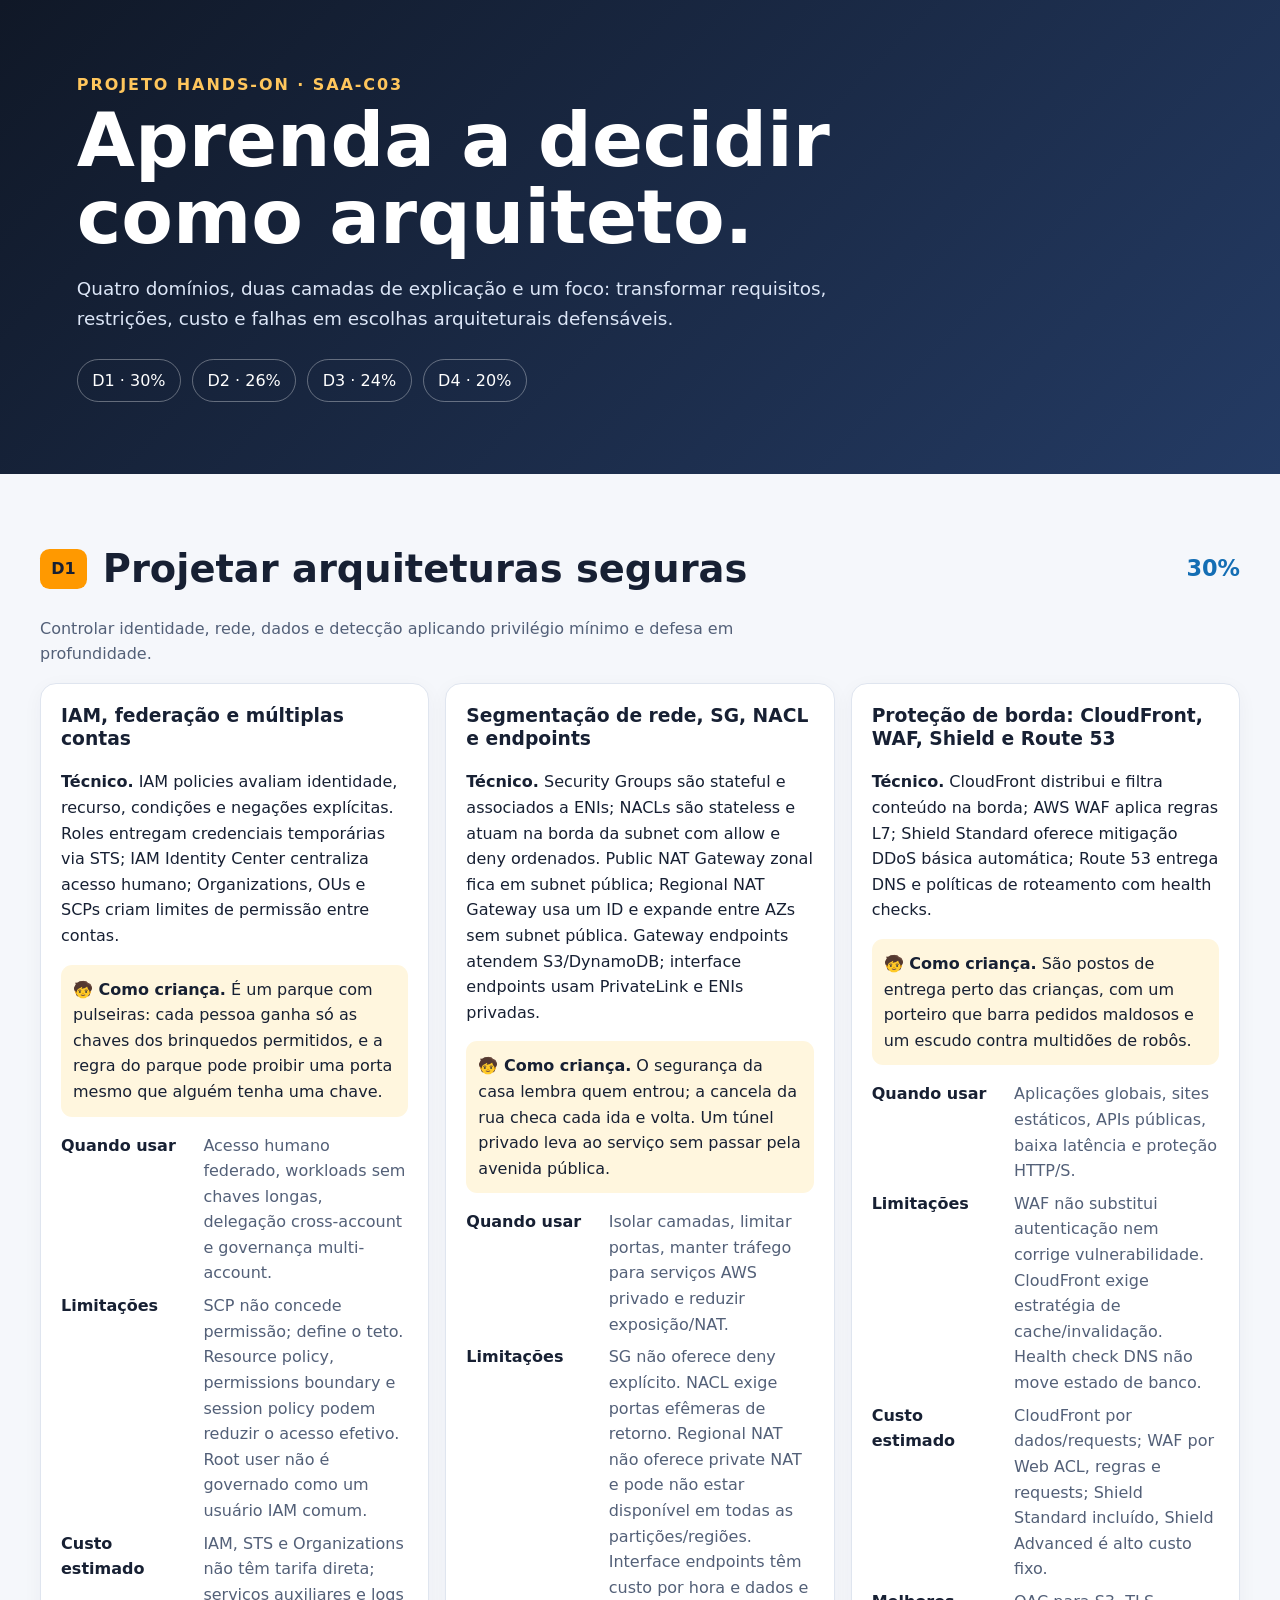
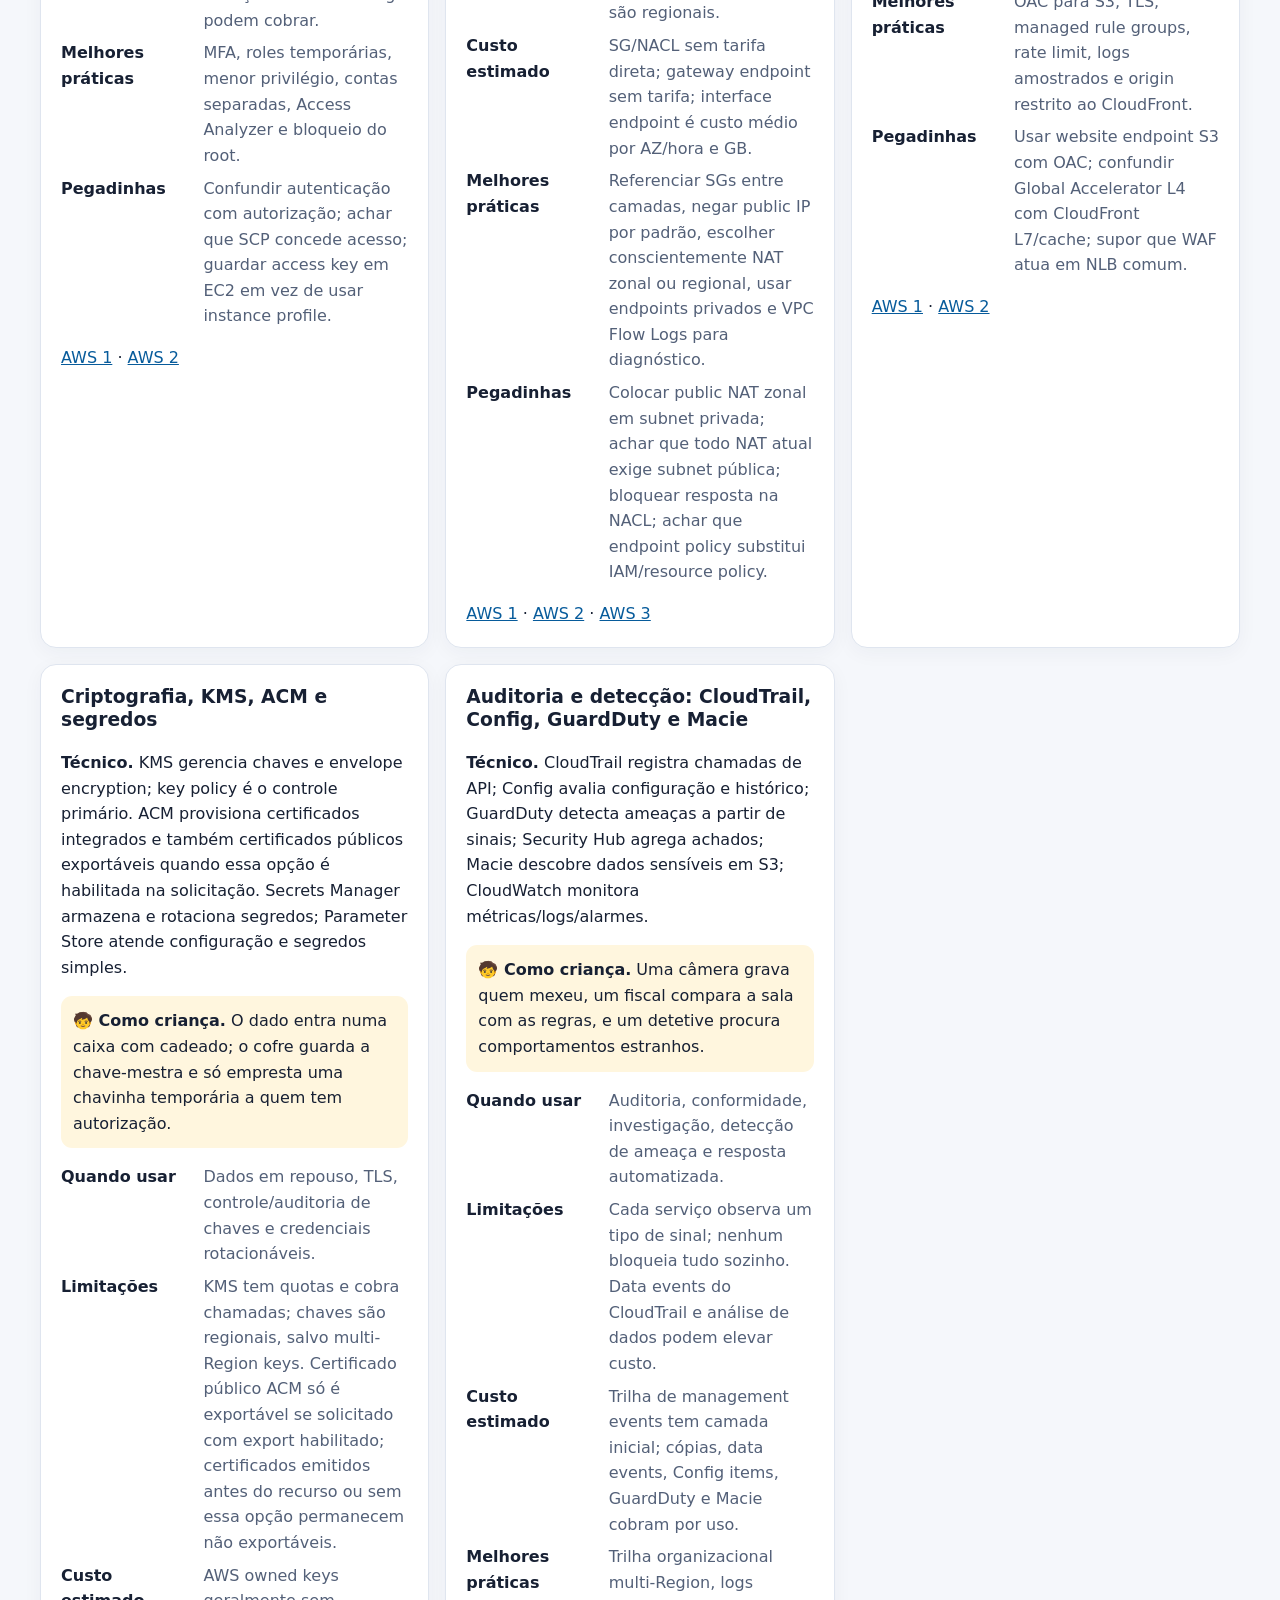
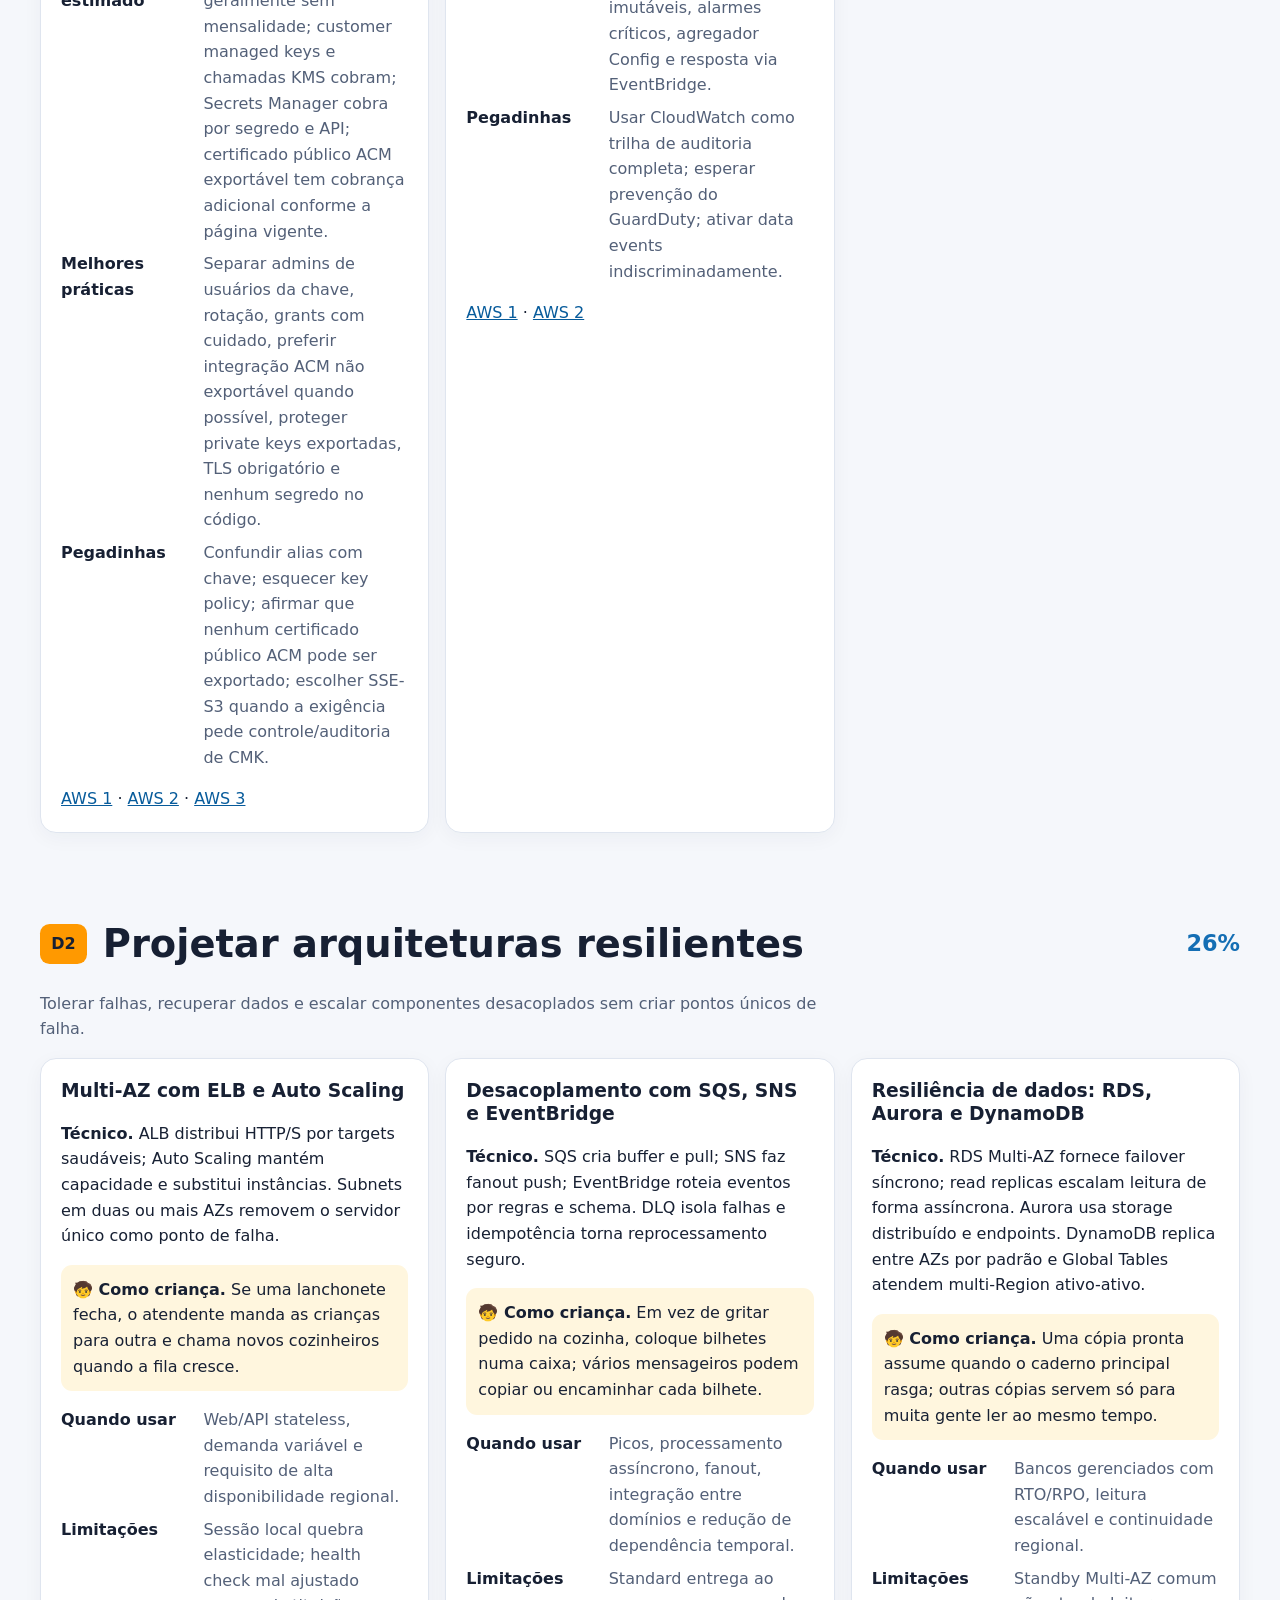
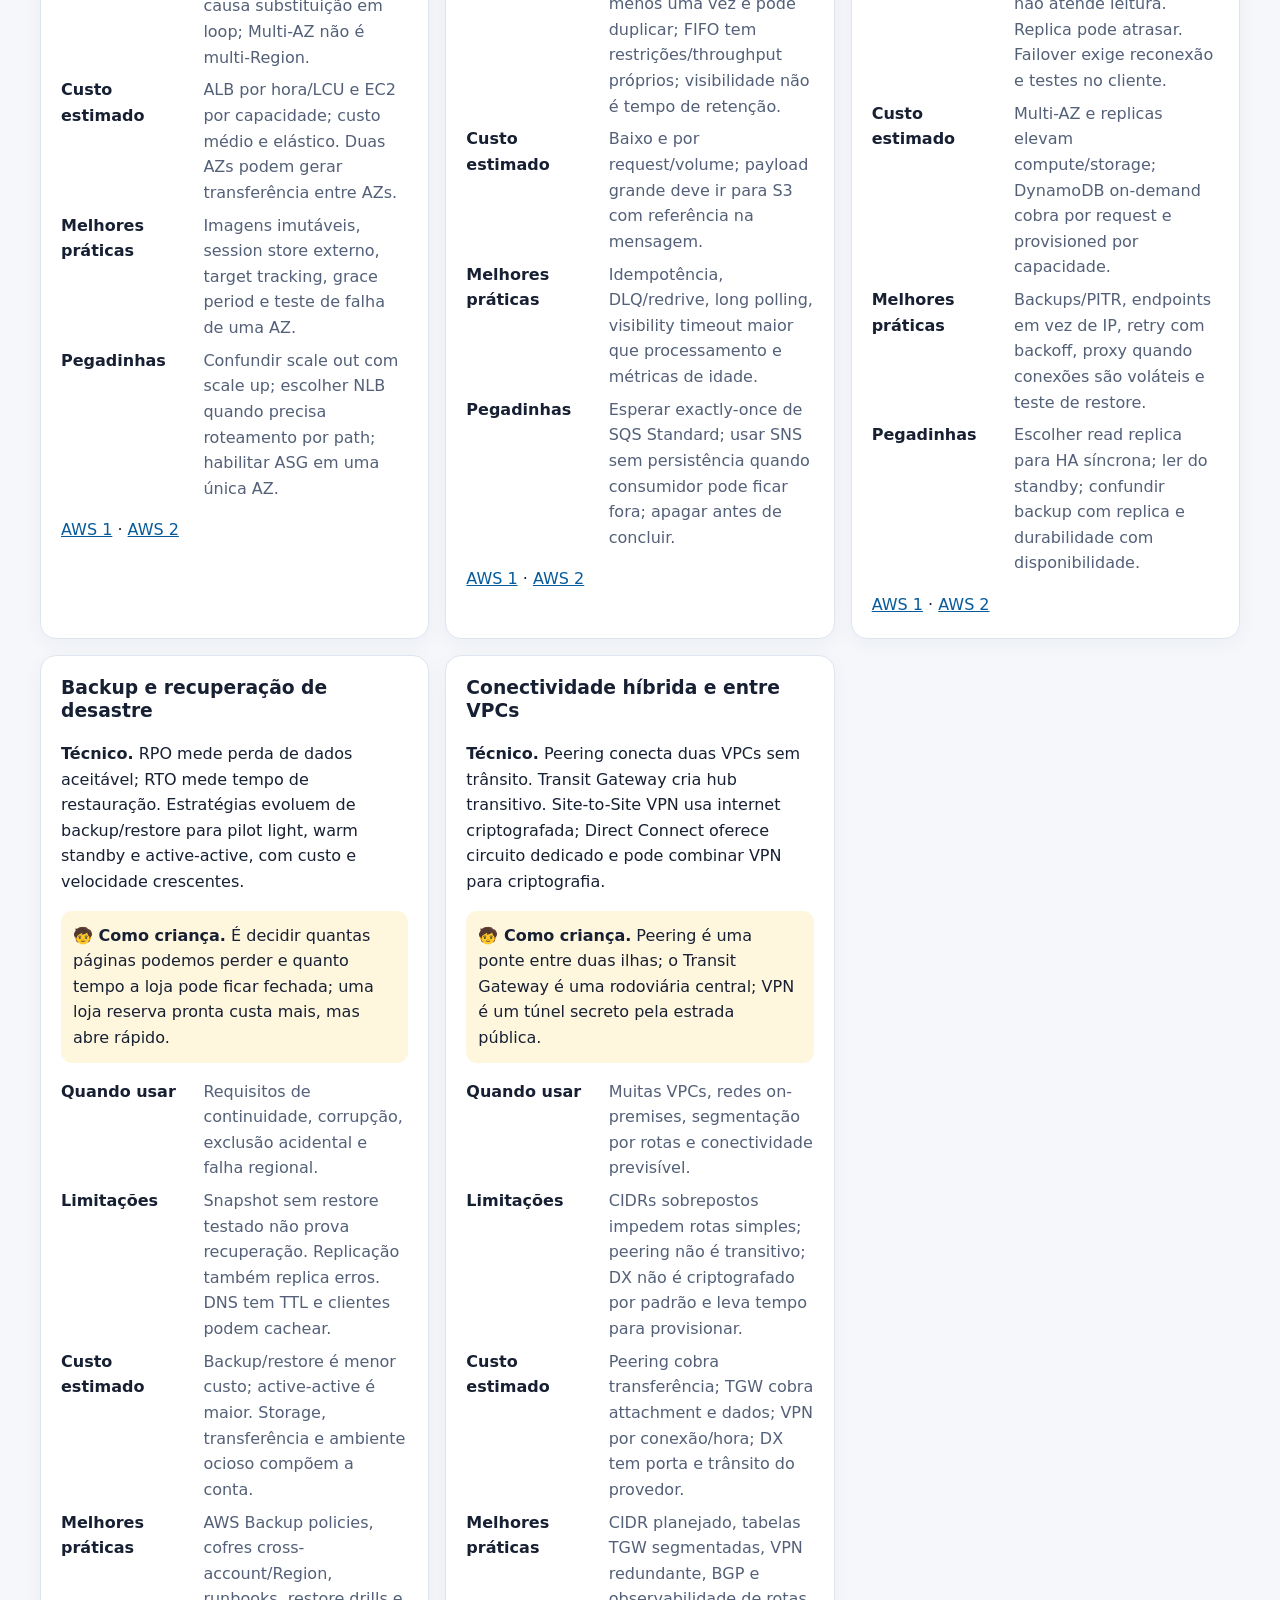
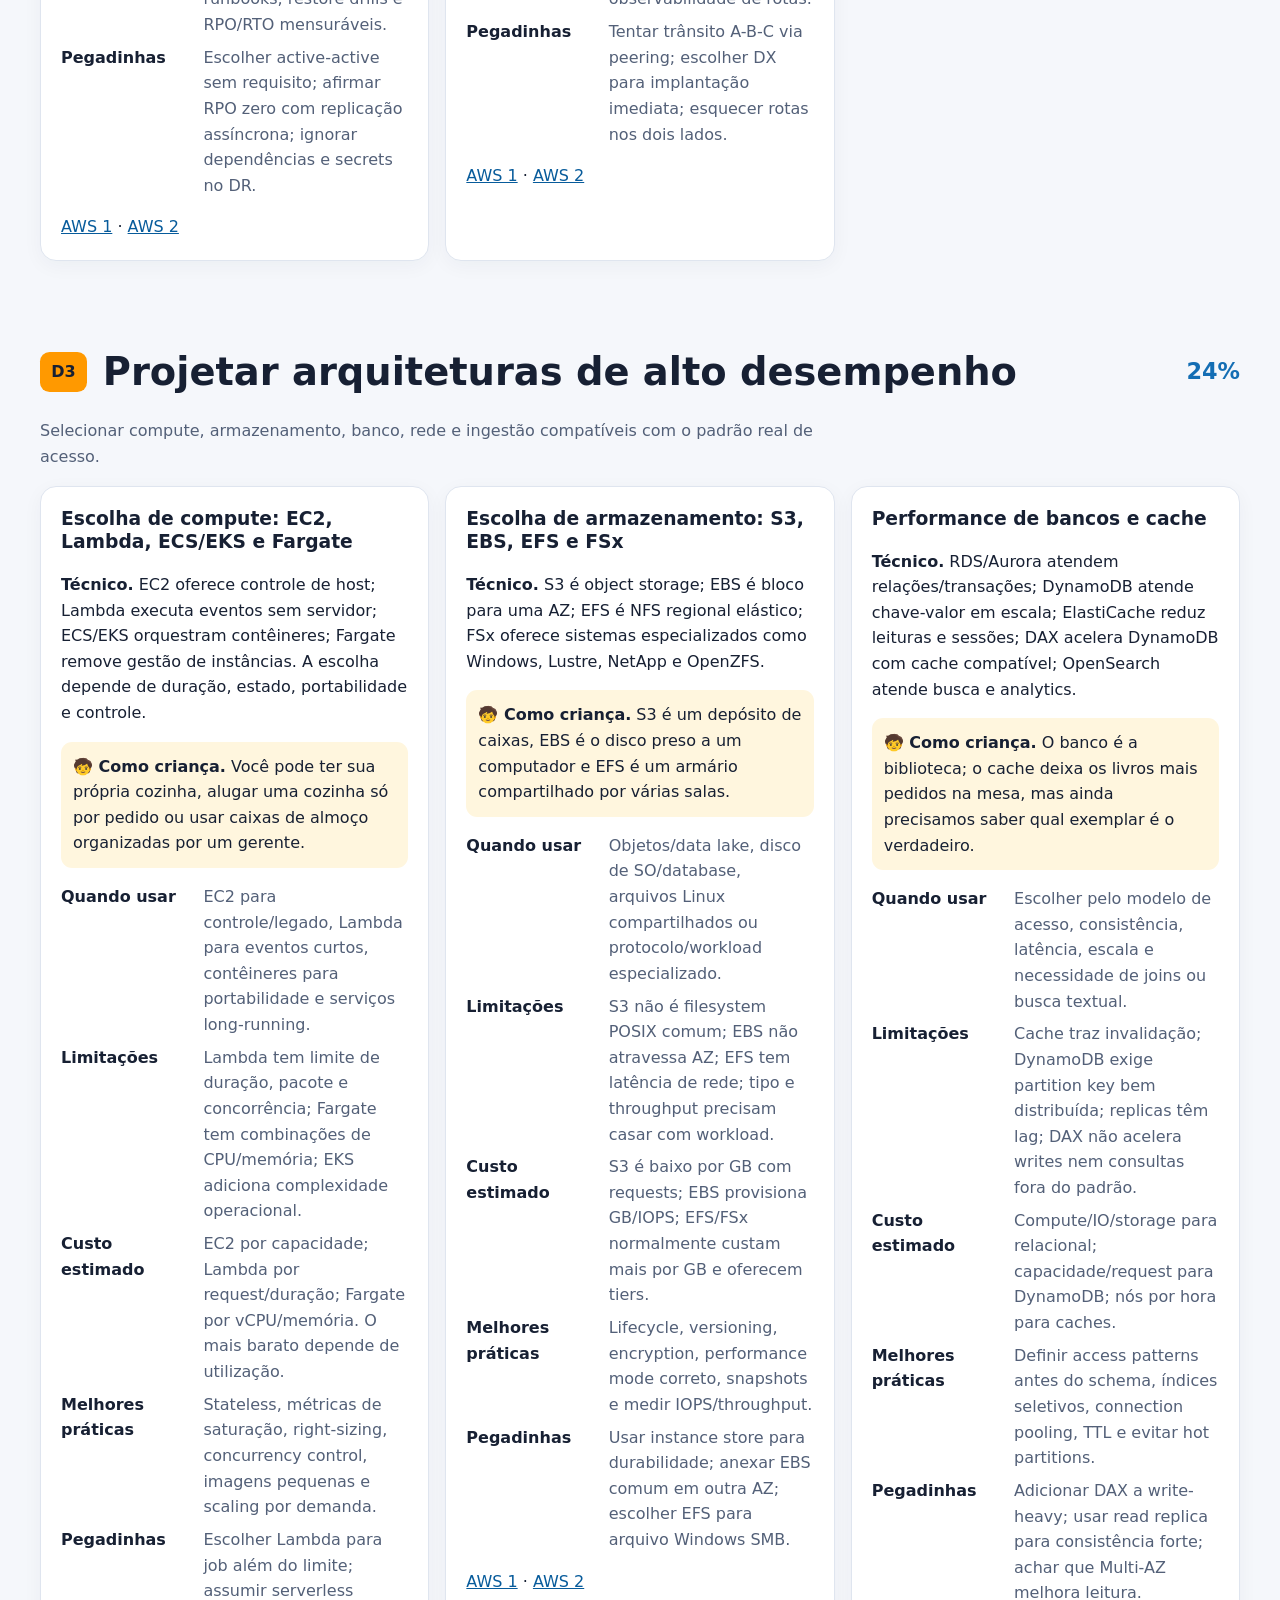
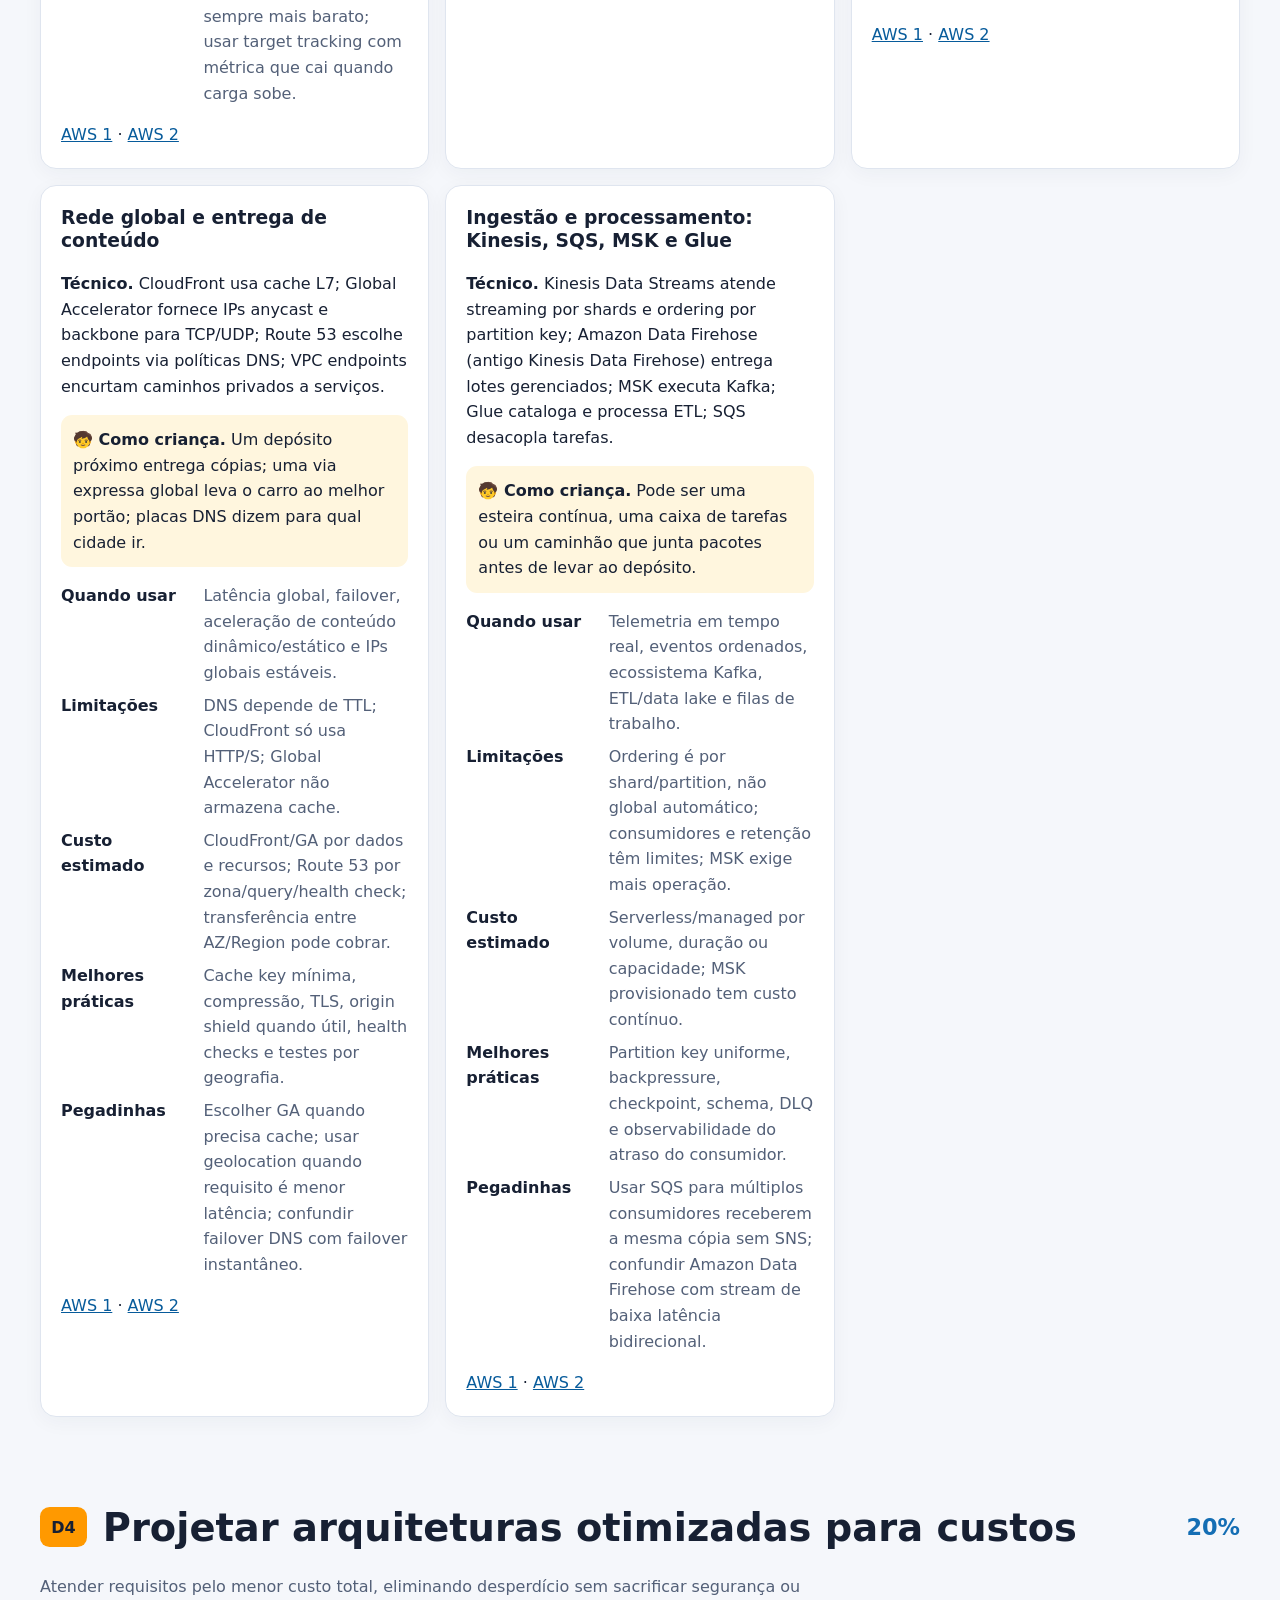
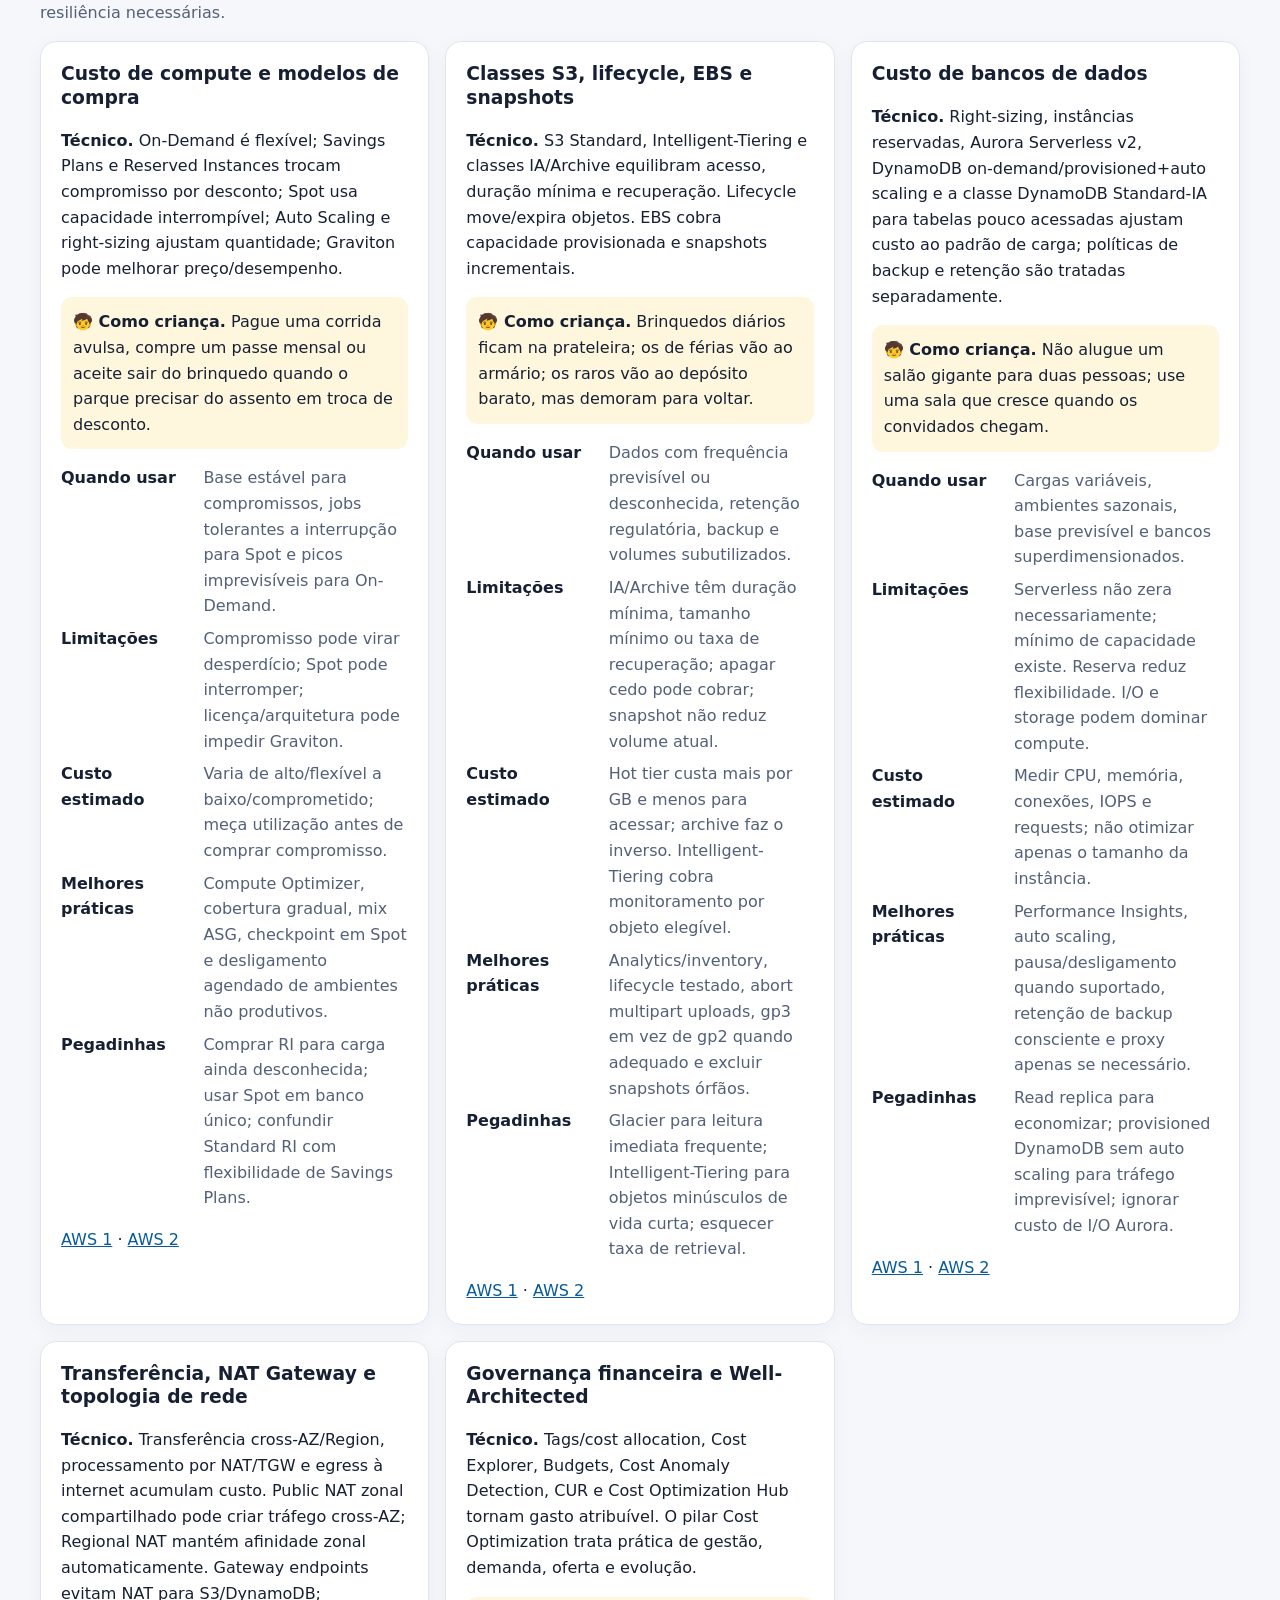
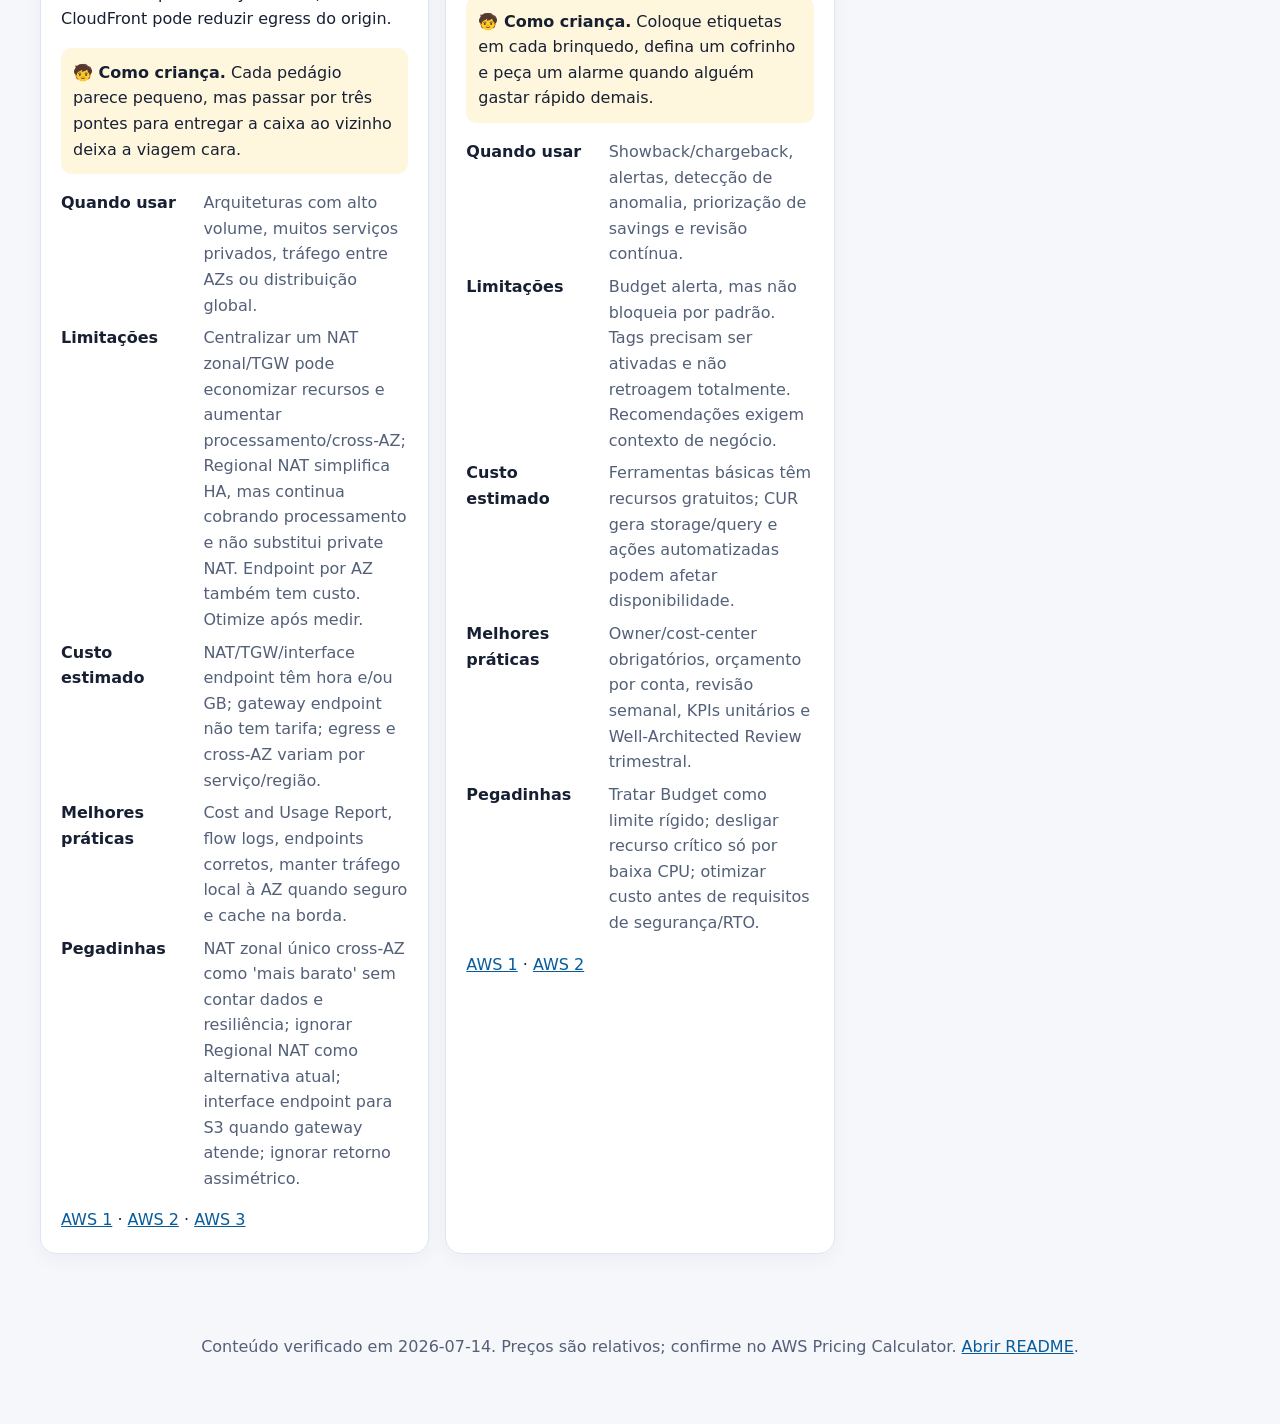
==== docs/index.html @ 80f8895d "Cria projeto intensivo AWS SAA-C03" ====
<!doctype html>
<html lang="pt-BR"><head><meta charset="utf-8"><meta name="viewport" content="width=device-width,initial-scale=1">
<title>Guia intensivo AWS SAA-C03</title>
<style>
:root{--ink:#172033;--muted:#536078;--bg:#f5f7fb;--card:#fff;--aws:#ff9900;--blue:#146eb4;--line:#dfe5ef;--kid:#fff6de}
*{box-sizing:border-box}html{scroll-behavior:smooth}body{margin:0;background:var(--bg);color:var(--ink);font:16px/1.6 system-ui,-apple-system,Segoe UI,sans-serif}
.hero{padding:4.5rem max(6vw,1rem);background:linear-gradient(135deg,#101827,#243b64);color:white}.eyebrow{color:#ffc65c;text-transform:uppercase;letter-spacing:.12em;font-weight:800}
h1{font-size:clamp(2.2rem,6vw,4.7rem);line-height:1.02;max-width:900px;margin:.3rem 0 1rem}.hero p{max-width:760px;color:#dce6f7;font-size:1.15rem}
nav{display:flex;gap:.7rem;flex-wrap:wrap;margin-top:1.6rem}nav a{color:white;text-decoration:none;border:1px solid #ffffff55;border-radius:999px;padding:.5rem .9rem}nav a:hover{background:#ffffff18}
main{width:min(1200px,94vw);margin:auto}section{padding:4rem 0 1rem;scroll-margin-top:1rem}section>header{display:grid;grid-template-columns:auto 1fr auto;align-items:center;gap:1rem}
section>header span{background:var(--aws);font-weight:900;border-radius:.6rem;padding:.45rem .7rem}h2{font-size:clamp(1.6rem,3vw,2.6rem);margin:0}section>header strong{font-size:1.4rem;color:var(--blue)}.objective{color:var(--muted);max-width:800px}
.grid{display:grid;grid-template-columns:repeat(auto-fit,minmax(310px,1fr));gap:1rem}.card{background:var(--card);border:1px solid var(--line);border-radius:1rem;padding:1.25rem;box-shadow:0 5px 20px #20304a0b}h3{margin-top:0;line-height:1.25}.kid{background:var(--kid);padding:.75rem;border-radius:.7rem}
dl{display:grid;grid-template-columns:8.2rem 1fr;gap:.45rem .7rem;margin-bottom:.8rem}dt{font-weight:800}dd{margin:0;color:var(--muted)}a{color:#075b9b}.links{margin-bottom:0}footer{padding:4rem max(3vw,1rem);text-align:center;color:var(--muted)}
@media(max-width:560px){dl{grid-template-columns:1fr}section>header{grid-template-columns:auto 1fr}section>header strong{grid-column:2}}
</style></head><body>
<header class="hero"><div class="eyebrow">Projeto hands-on · SAA-C03</div><h1>Aprenda a decidir como arquiteto.</h1>
<p>Quatro domínios, duas camadas de explicação e um foco: transformar requisitos, restrições, custo e falhas em escolhas arquiteturais defensáveis.</p><nav><a href="#d1">D1 · 30%</a><a href="#d2">D2 · 26%</a><a href="#d3">D3 · 24%</a><a href="#d4">D4 · 20%</a></nav></header>
<main><section id="d1">
<header><span>D1</span><h2>Projetar arquiteturas seguras</h2><strong>30%</strong></header>
<p class="objective">Controlar identidade, rede, dados e detecção aplicando privilégio mínimo e defesa em profundidade.</p>
<div class="grid"><article class="card">
<h3>IAM, federação e múltiplas contas</h3>
<p><b>Técnico.</b> IAM policies avaliam identidade, recurso, condições e negações explícitas. Roles entregam credenciais temporárias via STS; IAM Identity Center centraliza acesso humano; Organizations, OUs e SCPs criam limites de permissão entre contas.</p>
<p class="kid"><b>🧒 Como criança.</b> É um parque com pulseiras: cada pessoa ganha só as chaves dos brinquedos permitidos, e a regra do parque pode proibir uma porta mesmo que alguém tenha uma chave.</p>
<dl>
<dt>Quando usar</dt><dd>Acesso humano federado, workloads sem chaves longas, delegação cross-account e governança multi-account.</dd>
<dt>Limitações</dt><dd>SCP não concede permissão; define o teto. Resource policy, permissions boundary e session policy podem reduzir o acesso efetivo. Root user não é governado como um usuário IAM comum.</dd>
<dt>Custo estimado</dt><dd>IAM, STS e Organizations não têm tarifa direta; serviços auxiliares e logs podem cobrar.</dd>
<dt>Melhores práticas</dt><dd>MFA, roles temporárias, menor privilégio, contas separadas, Access Analyzer e bloqueio do root.</dd>
<dt>Pegadinhas</dt><dd>Confundir autenticação com autorização; achar que SCP concede acesso; guardar access key em EC2 em vez de usar instance profile.</dd>
</dl><p class="links"><a href="https://docs.aws.amazon.com/IAM/latest/UserGuide/introduction.html" target="_blank" rel="noreferrer">AWS 1</a> · <a href="https://docs.aws.amazon.com/organizations/latest/userguide/orgs_manage_policies_scps.html" target="_blank" rel="noreferrer">AWS 2</a></p></article><article class="card">
<h3>Segmentação de rede, SG, NACL e endpoints</h3>
<p><b>Técnico.</b> Security Groups são stateful e associados a ENIs; NACLs são stateless e atuam na borda da subnet com allow e deny ordenados. Public NAT Gateway zonal fica em subnet pública; Regional NAT Gateway usa um ID e expande entre AZs sem subnet pública. Gateway endpoints atendem S3/DynamoDB; interface endpoints usam PrivateLink e ENIs privadas.</p>
<p class="kid"><b>🧒 Como criança.</b> O segurança da casa lembra quem entrou; a cancela da rua checa cada ida e volta. Um túnel privado leva ao serviço sem passar pela avenida pública.</p>
<dl>
<dt>Quando usar</dt><dd>Isolar camadas, limitar portas, manter tráfego para serviços AWS privado e reduzir exposição/NAT.</dd>
<dt>Limitações</dt><dd>SG não oferece deny explícito. NACL exige portas efêmeras de retorno. Regional NAT não oferece private NAT e pode não estar disponível em todas as partições/regiões. Interface endpoints têm custo por hora e dados e são regionais.</dd>
<dt>Custo estimado</dt><dd>SG/NACL sem tarifa direta; gateway endpoint sem tarifa; interface endpoint é custo médio por AZ/hora e GB.</dd>
<dt>Melhores práticas</dt><dd>Referenciar SGs entre camadas, negar public IP por padrão, escolher conscientemente NAT zonal ou regional, usar endpoints privados e VPC Flow Logs para diagnóstico.</dd>
<dt>Pegadinhas</dt><dd>Colocar public NAT zonal em subnet privada; achar que todo NAT atual exige subnet pública; bloquear resposta na NACL; achar que endpoint policy substitui IAM/resource policy.</dd>
</dl><p class="links"><a href="https://docs.aws.amazon.com/vpc/latest/userguide/vpc-security-groups.html" target="_blank" rel="noreferrer">AWS 1</a> · <a href="https://docs.aws.amazon.com/vpc/latest/privatelink/privatelink-access-aws-services.html" target="_blank" rel="noreferrer">AWS 2</a> · <a href="https://docs.aws.amazon.com/vpc/latest/userguide/nat-gateways-regional.html" target="_blank" rel="noreferrer">AWS 3</a></p></article><article class="card">
<h3>Proteção de borda: CloudFront, WAF, Shield e Route 53</h3>
<p><b>Técnico.</b> CloudFront distribui e filtra conteúdo na borda; AWS WAF aplica regras L7; Shield Standard oferece mitigação DDoS básica automática; Route 53 entrega DNS e políticas de roteamento com health checks.</p>
<p class="kid"><b>🧒 Como criança.</b> São postos de entrega perto das crianças, com um porteiro que barra pedidos maldosos e um escudo contra multidões de robôs.</p>
<dl>
<dt>Quando usar</dt><dd>Aplicações globais, sites estáticos, APIs públicas, baixa latência e proteção HTTP/S.</dd>
<dt>Limitações</dt><dd>WAF não substitui autenticação nem corrige vulnerabilidade. CloudFront exige estratégia de cache/invalidação. Health check DNS não move estado de banco.</dd>
<dt>Custo estimado</dt><dd>CloudFront por dados/requests; WAF por Web ACL, regras e requests; Shield Standard incluído, Shield Advanced é alto custo fixo.</dd>
<dt>Melhores práticas</dt><dd>OAC para S3, TLS, managed rule groups, rate limit, logs amostrados e origin restrito ao CloudFront.</dd>
<dt>Pegadinhas</dt><dd>Usar website endpoint S3 com OAC; confundir Global Accelerator L4 com CloudFront L7/cache; supor que WAF atua em NLB comum.</dd>
</dl><p class="links"><a href="https://docs.aws.amazon.com/AmazonCloudFront/latest/DeveloperGuide/Introduction.html" target="_blank" rel="noreferrer">AWS 1</a> · <a href="https://docs.aws.amazon.com/waf/latest/developerguide/what-is-aws-waf.html" target="_blank" rel="noreferrer">AWS 2</a></p></article><article class="card">
<h3>Criptografia, KMS, ACM e segredos</h3>
<p><b>Técnico.</b> KMS gerencia chaves e envelope encryption; key policy é o controle primário. ACM provisiona certificados integrados e também certificados públicos exportáveis quando essa opção é habilitada na solicitação. Secrets Manager armazena e rotaciona segredos; Parameter Store atende configuração e segredos simples.</p>
<p class="kid"><b>🧒 Como criança.</b> O dado entra numa caixa com cadeado; o cofre guarda a chave-mestra e só empresta uma chavinha temporária a quem tem autorização.</p>
<dl>
<dt>Quando usar</dt><dd>Dados em repouso, TLS, controle/auditoria de chaves e credenciais rotacionáveis.</dd>
<dt>Limitações</dt><dd>KMS tem quotas e cobra chamadas; chaves são regionais, salvo multi-Region keys. Certificado público ACM só é exportável se solicitado com export habilitado; certificados emitidos antes do recurso ou sem essa opção permanecem não exportáveis.</dd>
<dt>Custo estimado</dt><dd>AWS owned keys geralmente sem mensalidade; customer managed keys e chamadas KMS cobram; Secrets Manager cobra por segredo e API; certificado público ACM exportável tem cobrança adicional conforme a página vigente.</dd>
<dt>Melhores práticas</dt><dd>Separar admins de usuários da chave, rotação, grants com cuidado, preferir integração ACM não exportável quando possível, proteger private keys exportadas, TLS obrigatório e nenhum segredo no código.</dd>
<dt>Pegadinhas</dt><dd>Confundir alias com chave; esquecer key policy; afirmar que nenhum certificado público ACM pode ser exportado; escolher SSE-S3 quando a exigência pede controle/auditoria de CMK.</dd>
</dl><p class="links"><a href="https://docs.aws.amazon.com/kms/latest/developerguide/overview.html" target="_blank" rel="noreferrer">AWS 1</a> · <a href="https://docs.aws.amazon.com/acm/latest/userguide/acm-exportable-certificates.html" target="_blank" rel="noreferrer">AWS 2</a> · <a href="https://docs.aws.amazon.com/secretsmanager/latest/userguide/intro.html" target="_blank" rel="noreferrer">AWS 3</a></p></article><article class="card">
<h3>Auditoria e detecção: CloudTrail, Config, GuardDuty e Macie</h3>
<p><b>Técnico.</b> CloudTrail registra chamadas de API; Config avalia configuração e histórico; GuardDuty detecta ameaças a partir de sinais; Security Hub agrega achados; Macie descobre dados sensíveis em S3; CloudWatch monitora métricas/logs/alarmes.</p>
<p class="kid"><b>🧒 Como criança.</b> Uma câmera grava quem mexeu, um fiscal compara a sala com as regras, e um detetive procura comportamentos estranhos.</p>
<dl>
<dt>Quando usar</dt><dd>Auditoria, conformidade, investigação, detecção de ameaça e resposta automatizada.</dd>
<dt>Limitações</dt><dd>Cada serviço observa um tipo de sinal; nenhum bloqueia tudo sozinho. Data events do CloudTrail e análise de dados podem elevar custo.</dd>
<dt>Custo estimado</dt><dd>Trilha de management events tem camada inicial; cópias, data events, Config items, GuardDuty e Macie cobram por uso.</dd>
<dt>Melhores práticas</dt><dd>Trilha organizacional multi-Region, logs imutáveis, alarmes críticos, agregador Config e resposta via EventBridge.</dd>
<dt>Pegadinhas</dt><dd>Usar CloudWatch como trilha de auditoria completa; esperar prevenção do GuardDuty; ativar data events indiscriminadamente.</dd>
</dl><p class="links"><a href="https://docs.aws.amazon.com/awscloudtrail/latest/userguide/cloudtrail-user-guide.html" target="_blank" rel="noreferrer">AWS 1</a> · <a href="https://docs.aws.amazon.com/guardduty/latest/ug/what-is-guardduty.html" target="_blank" rel="noreferrer">AWS 2</a></p></article></div></section><section id="d2">
<header><span>D2</span><h2>Projetar arquiteturas resilientes</h2><strong>26%</strong></header>
<p class="objective">Tolerar falhas, recuperar dados e escalar componentes desacoplados sem criar pontos únicos de falha.</p>
<div class="grid"><article class="card">
<h3>Multi-AZ com ELB e Auto Scaling</h3>
<p><b>Técnico.</b> ALB distribui HTTP/S por targets saudáveis; Auto Scaling mantém capacidade e substitui instâncias. Subnets em duas ou mais AZs removem o servidor único como ponto de falha.</p>
<p class="kid"><b>🧒 Como criança.</b> Se uma lanchonete fecha, o atendente manda as crianças para outra e chama novos cozinheiros quando a fila cresce.</p>
<dl>
<dt>Quando usar</dt><dd>Web/API stateless, demanda variável e requisito de alta disponibilidade regional.</dd>
<dt>Limitações</dt><dd>Sessão local quebra elasticidade; health check mal ajustado causa substituição em loop; Multi-AZ não é multi-Region.</dd>
<dt>Custo estimado</dt><dd>ALB por hora/LCU e EC2 por capacidade; custo médio e elástico. Duas AZs podem gerar transferência entre AZs.</dd>
<dt>Melhores práticas</dt><dd>Imagens imutáveis, session store externo, target tracking, grace period e teste de falha de uma AZ.</dd>
<dt>Pegadinhas</dt><dd>Confundir scale out com scale up; escolher NLB quando precisa roteamento por path; habilitar ASG em uma única AZ.</dd>
</dl><p class="links"><a href="https://docs.aws.amazon.com/elasticloadbalancing/latest/application/introduction.html" target="_blank" rel="noreferrer">AWS 1</a> · <a href="https://docs.aws.amazon.com/autoscaling/ec2/userguide/auto-scaling-benefits.html" target="_blank" rel="noreferrer">AWS 2</a></p></article><article class="card">
<h3>Desacoplamento com SQS, SNS e EventBridge</h3>
<p><b>Técnico.</b> SQS cria buffer e pull; SNS faz fanout push; EventBridge roteia eventos por regras e schema. DLQ isola falhas e idempotência torna reprocessamento seguro.</p>
<p class="kid"><b>🧒 Como criança.</b> Em vez de gritar pedido na cozinha, coloque bilhetes numa caixa; vários mensageiros podem copiar ou encaminhar cada bilhete.</p>
<dl>
<dt>Quando usar</dt><dd>Picos, processamento assíncrono, fanout, integração entre domínios e redução de dependência temporal.</dd>
<dt>Limitações</dt><dd>Standard entrega ao menos uma vez e pode duplicar; FIFO tem restrições/throughput próprios; visibilidade não é tempo de retenção.</dd>
<dt>Custo estimado</dt><dd>Baixo e por request/volume; payload grande deve ir para S3 com referência na mensagem.</dd>
<dt>Melhores práticas</dt><dd>Idempotência, DLQ/redrive, long polling, visibility timeout maior que processamento e métricas de idade.</dd>
<dt>Pegadinhas</dt><dd>Esperar exactly-once de SQS Standard; usar SNS sem persistência quando consumidor pode ficar fora; apagar antes de concluir.</dd>
</dl><p class="links"><a href="https://docs.aws.amazon.com/AWSSimpleQueueService/latest/SQSDeveloperGuide/welcome.html" target="_blank" rel="noreferrer">AWS 1</a> · <a href="https://docs.aws.amazon.com/eventbridge/latest/userguide/eb-what-is.html" target="_blank" rel="noreferrer">AWS 2</a></p></article><article class="card">
<h3>Resiliência de dados: RDS, Aurora e DynamoDB</h3>
<p><b>Técnico.</b> RDS Multi-AZ fornece failover síncrono; read replicas escalam leitura de forma assíncrona. Aurora usa storage distribuído e endpoints. DynamoDB replica entre AZs por padrão e Global Tables atendem multi-Region ativo-ativo.</p>
<p class="kid"><b>🧒 Como criança.</b> Uma cópia pronta assume quando o caderno principal rasga; outras cópias servem só para muita gente ler ao mesmo tempo.</p>
<dl>
<dt>Quando usar</dt><dd>Bancos gerenciados com RTO/RPO, leitura escalável e continuidade regional.</dd>
<dt>Limitações</dt><dd>Standby Multi-AZ comum não atende leitura. Replica pode atrasar. Failover exige reconexão e testes no cliente.</dd>
<dt>Custo estimado</dt><dd>Multi-AZ e replicas elevam compute/storage; DynamoDB on-demand cobra por request e provisioned por capacidade.</dd>
<dt>Melhores práticas</dt><dd>Backups/PITR, endpoints em vez de IP, retry com backoff, proxy quando conexões são voláteis e teste de restore.</dd>
<dt>Pegadinhas</dt><dd>Escolher read replica para HA síncrona; ler do standby; confundir backup com replica e durabilidade com disponibilidade.</dd>
</dl><p class="links"><a href="https://docs.aws.amazon.com/AmazonRDS/latest/UserGuide/Concepts.MultiAZ.html" target="_blank" rel="noreferrer">AWS 1</a> · <a href="https://docs.aws.amazon.com/amazondynamodb/latest/developerguide/GlobalTables.html" target="_blank" rel="noreferrer">AWS 2</a></p></article><article class="card">
<h3>Backup e recuperação de desastre</h3>
<p><b>Técnico.</b> RPO mede perda de dados aceitável; RTO mede tempo de restauração. Estratégias evoluem de backup/restore para pilot light, warm standby e active-active, com custo e velocidade crescentes.</p>
<p class="kid"><b>🧒 Como criança.</b> É decidir quantas páginas podemos perder e quanto tempo a loja pode ficar fechada; uma loja reserva pronta custa mais, mas abre rápido.</p>
<dl>
<dt>Quando usar</dt><dd>Requisitos de continuidade, corrupção, exclusão acidental e falha regional.</dd>
<dt>Limitações</dt><dd>Snapshot sem restore testado não prova recuperação. Replicação também replica erros. DNS tem TTL e clientes podem cachear.</dd>
<dt>Custo estimado</dt><dd>Backup/restore é menor custo; active-active é maior. Storage, transferência e ambiente ocioso compõem a conta.</dd>
<dt>Melhores práticas</dt><dd>AWS Backup policies, cofres cross-account/Region, runbooks, restore drills e RPO/RTO mensuráveis.</dd>
<dt>Pegadinhas</dt><dd>Escolher active-active sem requisito; afirmar RPO zero com replicação assíncrona; ignorar dependências e secrets no DR.</dd>
</dl><p class="links"><a href="https://docs.aws.amazon.com/wellarchitected/latest/reliability-pillar/disaster-recovery-dr-objectives.html" target="_blank" rel="noreferrer">AWS 1</a> · <a href="https://docs.aws.amazon.com/aws-backup/latest/devguide/whatisbackup.html" target="_blank" rel="noreferrer">AWS 2</a></p></article><article class="card">
<h3>Conectividade híbrida e entre VPCs</h3>
<p><b>Técnico.</b> Peering conecta duas VPCs sem trânsito. Transit Gateway cria hub transitivo. Site-to-Site VPN usa internet criptografada; Direct Connect oferece circuito dedicado e pode combinar VPN para criptografia.</p>
<p class="kid"><b>🧒 Como criança.</b> Peering é uma ponte entre duas ilhas; o Transit Gateway é uma rodoviária central; VPN é um túnel secreto pela estrada pública.</p>
<dl>
<dt>Quando usar</dt><dd>Muitas VPCs, redes on-premises, segmentação por rotas e conectividade previsível.</dd>
<dt>Limitações</dt><dd>CIDRs sobrepostos impedem rotas simples; peering não é transitivo; DX não é criptografado por padrão e leva tempo para provisionar.</dd>
<dt>Custo estimado</dt><dd>Peering cobra transferência; TGW cobra attachment e dados; VPN por conexão/hora; DX tem porta e trânsito do provedor.</dd>
<dt>Melhores práticas</dt><dd>CIDR planejado, tabelas TGW segmentadas, VPN redundante, BGP e observabilidade de rotas.</dd>
<dt>Pegadinhas</dt><dd>Tentar trânsito A-B-C via peering; escolher DX para implantação imediata; esquecer rotas nos dois lados.</dd>
</dl><p class="links"><a href="https://docs.aws.amazon.com/vpc/latest/peering/what-is-vpc-peering.html" target="_blank" rel="noreferrer">AWS 1</a> · <a href="https://docs.aws.amazon.com/vpc/latest/tgw/what-is-transit-gateway.html" target="_blank" rel="noreferrer">AWS 2</a></p></article></div></section><section id="d3">
<header><span>D3</span><h2>Projetar arquiteturas de alto desempenho</h2><strong>24%</strong></header>
<p class="objective">Selecionar compute, armazenamento, banco, rede e ingestão compatíveis com o padrão real de acesso.</p>
<div class="grid"><article class="card">
<h3>Escolha de compute: EC2, Lambda, ECS/EKS e Fargate</h3>
<p><b>Técnico.</b> EC2 oferece controle de host; Lambda executa eventos sem servidor; ECS/EKS orquestram contêineres; Fargate remove gestão de instâncias. A escolha depende de duração, estado, portabilidade e controle.</p>
<p class="kid"><b>🧒 Como criança.</b> Você pode ter sua própria cozinha, alugar uma cozinha só por pedido ou usar caixas de almoço organizadas por um gerente.</p>
<dl>
<dt>Quando usar</dt><dd>EC2 para controle/legado, Lambda para eventos curtos, contêineres para portabilidade e serviços long-running.</dd>
<dt>Limitações</dt><dd>Lambda tem limite de duração, pacote e concorrência; Fargate tem combinações de CPU/memória; EKS adiciona complexidade operacional.</dd>
<dt>Custo estimado</dt><dd>EC2 por capacidade; Lambda por request/duração; Fargate por vCPU/memória. O mais barato depende de utilização.</dd>
<dt>Melhores práticas</dt><dd>Stateless, métricas de saturação, right-sizing, concurrency control, imagens pequenas e scaling por demanda.</dd>
<dt>Pegadinhas</dt><dd>Escolher Lambda para job além do limite; assumir serverless sempre mais barato; usar target tracking com métrica que cai quando carga sobe.</dd>
</dl><p class="links"><a href="https://docs.aws.amazon.com/lambda/latest/dg/welcome.html" target="_blank" rel="noreferrer">AWS 1</a> · <a href="https://docs.aws.amazon.com/AmazonECS/latest/developerguide/Welcome.html" target="_blank" rel="noreferrer">AWS 2</a></p></article><article class="card">
<h3>Escolha de armazenamento: S3, EBS, EFS e FSx</h3>
<p><b>Técnico.</b> S3 é object storage; EBS é bloco para uma AZ; EFS é NFS regional elástico; FSx oferece sistemas especializados como Windows, Lustre, NetApp e OpenZFS.</p>
<p class="kid"><b>🧒 Como criança.</b> S3 é um depósito de caixas, EBS é o disco preso a um computador e EFS é um armário compartilhado por várias salas.</p>
<dl>
<dt>Quando usar</dt><dd>Objetos/data lake, disco de SO/database, arquivos Linux compartilhados ou protocolo/workload especializado.</dd>
<dt>Limitações</dt><dd>S3 não é filesystem POSIX comum; EBS não atravessa AZ; EFS tem latência de rede; tipo e throughput precisam casar com workload.</dd>
<dt>Custo estimado</dt><dd>S3 é baixo por GB com requests; EBS provisiona GB/IOPS; EFS/FSx normalmente custam mais por GB e oferecem tiers.</dd>
<dt>Melhores práticas</dt><dd>Lifecycle, versioning, encryption, performance mode correto, snapshots e medir IOPS/throughput.</dd>
<dt>Pegadinhas</dt><dd>Usar instance store para durabilidade; anexar EBS comum em outra AZ; escolher EFS para arquivo Windows SMB.</dd>
</dl><p class="links"><a href="https://docs.aws.amazon.com/AmazonS3/latest/userguide/Welcome.html" target="_blank" rel="noreferrer">AWS 1</a> · <a href="https://docs.aws.amazon.com/efs/latest/ug/whatisefs.html" target="_blank" rel="noreferrer">AWS 2</a></p></article><article class="card">
<h3>Performance de bancos e cache</h3>
<p><b>Técnico.</b> RDS/Aurora atendem relações/transações; DynamoDB atende chave-valor em escala; ElastiCache reduz leituras e sessões; DAX acelera DynamoDB com cache compatível; OpenSearch atende busca e analytics.</p>
<p class="kid"><b>🧒 Como criança.</b> O banco é a biblioteca; o cache deixa os livros mais pedidos na mesa, mas ainda precisamos saber qual exemplar é o verdadeiro.</p>
<dl>
<dt>Quando usar</dt><dd>Escolher pelo modelo de acesso, consistência, latência, escala e necessidade de joins ou busca textual.</dd>
<dt>Limitações</dt><dd>Cache traz invalidação; DynamoDB exige partition key bem distribuída; replicas têm lag; DAX não acelera writes nem consultas fora do padrão.</dd>
<dt>Custo estimado</dt><dd>Compute/IO/storage para relacional; capacidade/request para DynamoDB; nós por hora para caches.</dd>
<dt>Melhores práticas</dt><dd>Definir access patterns antes do schema, índices seletivos, connection pooling, TTL e evitar hot partitions.</dd>
<dt>Pegadinhas</dt><dd>Adicionar DAX a write-heavy; usar read replica para consistência forte; achar que Multi-AZ melhora leitura.</dd>
</dl><p class="links"><a href="https://docs.aws.amazon.com/amazondynamodb/latest/developerguide/best-practices.html" target="_blank" rel="noreferrer">AWS 1</a> · <a href="https://docs.aws.amazon.com/AmazonRDS/latest/UserGuide/CHAP_BestPractices.html" target="_blank" rel="noreferrer">AWS 2</a></p></article><article class="card">
<h3>Rede global e entrega de conteúdo</h3>
<p><b>Técnico.</b> CloudFront usa cache L7; Global Accelerator fornece IPs anycast e backbone para TCP/UDP; Route 53 escolhe endpoints via políticas DNS; VPC endpoints encurtam caminhos privados a serviços.</p>
<p class="kid"><b>🧒 Como criança.</b> Um depósito próximo entrega cópias; uma via expressa global leva o carro ao melhor portão; placas DNS dizem para qual cidade ir.</p>
<dl>
<dt>Quando usar</dt><dd>Latência global, failover, aceleração de conteúdo dinâmico/estático e IPs globais estáveis.</dd>
<dt>Limitações</dt><dd>DNS depende de TTL; CloudFront só usa HTTP/S; Global Accelerator não armazena cache.</dd>
<dt>Custo estimado</dt><dd>CloudFront/GA por dados e recursos; Route 53 por zona/query/health check; transferência entre AZ/Region pode cobrar.</dd>
<dt>Melhores práticas</dt><dd>Cache key mínima, compressão, TLS, origin shield quando útil, health checks e testes por geografia.</dd>
<dt>Pegadinhas</dt><dd>Escolher GA quando precisa cache; usar geolocation quando requisito é menor latência; confundir failover DNS com failover instantâneo.</dd>
</dl><p class="links"><a href="https://docs.aws.amazon.com/global-accelerator/latest/dg/what-is-global-accelerator.html" target="_blank" rel="noreferrer">AWS 1</a> · <a href="https://docs.aws.amazon.com/Route53/latest/DeveloperGuide/routing-policy.html" target="_blank" rel="noreferrer">AWS 2</a></p></article><article class="card">
<h3>Ingestão e processamento: Kinesis, SQS, MSK e Glue</h3>
<p><b>Técnico.</b> Kinesis Data Streams atende streaming por shards e ordering por partition key; Amazon Data Firehose (antigo Kinesis Data Firehose) entrega lotes gerenciados; MSK executa Kafka; Glue cataloga e processa ETL; SQS desacopla tarefas.</p>
<p class="kid"><b>🧒 Como criança.</b> Pode ser uma esteira contínua, uma caixa de tarefas ou um caminhão que junta pacotes antes de levar ao depósito.</p>
<dl>
<dt>Quando usar</dt><dd>Telemetria em tempo real, eventos ordenados, ecossistema Kafka, ETL/data lake e filas de trabalho.</dd>
<dt>Limitações</dt><dd>Ordering é por shard/partition, não global automático; consumidores e retenção têm limites; MSK exige mais operação.</dd>
<dt>Custo estimado</dt><dd>Serverless/managed por volume, duração ou capacidade; MSK provisionado tem custo contínuo.</dd>
<dt>Melhores práticas</dt><dd>Partition key uniforme, backpressure, checkpoint, schema, DLQ e observabilidade do atraso do consumidor.</dd>
<dt>Pegadinhas</dt><dd>Usar SQS para múltiplos consumidores receberem a mesma cópia sem SNS; confundir Amazon Data Firehose com stream de baixa latência bidirecional.</dd>
</dl><p class="links"><a href="https://docs.aws.amazon.com/streams/latest/dev/introduction.html" target="_blank" rel="noreferrer">AWS 1</a> · <a href="https://docs.aws.amazon.com/firehose/latest/dev/what-is-this-service.html" target="_blank" rel="noreferrer">AWS 2</a></p></article></div></section><section id="d4">
<header><span>D4</span><h2>Projetar arquiteturas otimizadas para custos</h2><strong>20%</strong></header>
<p class="objective">Atender requisitos pelo menor custo total, eliminando desperdício sem sacrificar segurança ou resiliência necessárias.</p>
<div class="grid"><article class="card">
<h3>Custo de compute e modelos de compra</h3>
<p><b>Técnico.</b> On-Demand é flexível; Savings Plans e Reserved Instances trocam compromisso por desconto; Spot usa capacidade interrompível; Auto Scaling e right-sizing ajustam quantidade; Graviton pode melhorar preço/desempenho.</p>
<p class="kid"><b>🧒 Como criança.</b> Pague uma corrida avulsa, compre um passe mensal ou aceite sair do brinquedo quando o parque precisar do assento em troca de desconto.</p>
<dl>
<dt>Quando usar</dt><dd>Base estável para compromissos, jobs tolerantes a interrupção para Spot e picos imprevisíveis para On-Demand.</dd>
<dt>Limitações</dt><dd>Compromisso pode virar desperdício; Spot pode interromper; licença/arquitetura pode impedir Graviton.</dd>
<dt>Custo estimado</dt><dd>Varia de alto/flexível a baixo/comprometido; meça utilização antes de comprar compromisso.</dd>
<dt>Melhores práticas</dt><dd>Compute Optimizer, cobertura gradual, mix ASG, checkpoint em Spot e desligamento agendado de ambientes não produtivos.</dd>
<dt>Pegadinhas</dt><dd>Comprar RI para carga ainda desconhecida; usar Spot em banco único; confundir Standard RI com flexibilidade de Savings Plans.</dd>
</dl><p class="links"><a href="https://docs.aws.amazon.com/savingsplans/latest/userguide/what-is-savings-plans.html" target="_blank" rel="noreferrer">AWS 1</a> · <a href="https://docs.aws.amazon.com/AWSEC2/latest/UserGuide/using-spot-instances.html" target="_blank" rel="noreferrer">AWS 2</a></p></article><article class="card">
<h3>Classes S3, lifecycle, EBS e snapshots</h3>
<p><b>Técnico.</b> S3 Standard, Intelligent-Tiering e classes IA/Archive equilibram acesso, duração mínima e recuperação. Lifecycle move/expira objetos. EBS cobra capacidade provisionada e snapshots incrementais.</p>
<p class="kid"><b>🧒 Como criança.</b> Brinquedos diários ficam na prateleira; os de férias vão ao armário; os raros vão ao depósito barato, mas demoram para voltar.</p>
<dl>
<dt>Quando usar</dt><dd>Dados com frequência previsível ou desconhecida, retenção regulatória, backup e volumes subutilizados.</dd>
<dt>Limitações</dt><dd>IA/Archive têm duração mínima, tamanho mínimo ou taxa de recuperação; apagar cedo pode cobrar; snapshot não reduz volume atual.</dd>
<dt>Custo estimado</dt><dd>Hot tier custa mais por GB e menos para acessar; archive faz o inverso. Intelligent-Tiering cobra monitoramento por objeto elegível.</dd>
<dt>Melhores práticas</dt><dd>Analytics/inventory, lifecycle testado, abort multipart uploads, gp3 em vez de gp2 quando adequado e excluir snapshots órfãos.</dd>
<dt>Pegadinhas</dt><dd>Glacier para leitura imediata frequente; Intelligent-Tiering para objetos minúsculos de vida curta; esquecer taxa de retrieval.</dd>
</dl><p class="links"><a href="https://docs.aws.amazon.com/AmazonS3/latest/userguide/storage-class-intro.html" target="_blank" rel="noreferrer">AWS 1</a> · <a href="https://docs.aws.amazon.com/ebs/latest/userguide/ebs-volume-types.html" target="_blank" rel="noreferrer">AWS 2</a></p></article><article class="card">
<h3>Custo de bancos de dados</h3>
<p><b>Técnico.</b> Right-sizing, instâncias reservadas, Aurora Serverless v2, DynamoDB on-demand/provisioned+auto scaling e a classe DynamoDB Standard-IA para tabelas pouco acessadas ajustam custo ao padrão de carga; políticas de backup e retenção são tratadas separadamente.</p>
<p class="kid"><b>🧒 Como criança.</b> Não alugue um salão gigante para duas pessoas; use uma sala que cresce quando os convidados chegam.</p>
<dl>
<dt>Quando usar</dt><dd>Cargas variáveis, ambientes sazonais, base previsível e bancos superdimensionados.</dd>
<dt>Limitações</dt><dd>Serverless não zera necessariamente; mínimo de capacidade existe. Reserva reduz flexibilidade. I/O e storage podem dominar compute.</dd>
<dt>Custo estimado</dt><dd>Medir CPU, memória, conexões, IOPS e requests; não otimizar apenas o tamanho da instância.</dd>
<dt>Melhores práticas</dt><dd>Performance Insights, auto scaling, pausa/desligamento quando suportado, retenção de backup consciente e proxy apenas se necessário.</dd>
<dt>Pegadinhas</dt><dd>Read replica para economizar; provisioned DynamoDB sem auto scaling para tráfego imprevisível; ignorar custo de I/O Aurora.</dd>
</dl><p class="links"><a href="https://docs.aws.amazon.com/AmazonRDS/latest/AuroraUserGuide/aurora-serverless-v2.html" target="_blank" rel="noreferrer">AWS 1</a> · <a href="https://docs.aws.amazon.com/amazondynamodb/latest/developerguide/bp-cost-optimization.html" target="_blank" rel="noreferrer">AWS 2</a></p></article><article class="card">
<h3>Transferência, NAT Gateway e topologia de rede</h3>
<p><b>Técnico.</b> Transferência cross-AZ/Region, processamento por NAT/TGW e egress à internet acumulam custo. Public NAT zonal compartilhado pode criar tráfego cross-AZ; Regional NAT mantém afinidade zonal automaticamente. Gateway endpoints evitam NAT para S3/DynamoDB; CloudFront pode reduzir egress do origin.</p>
<p class="kid"><b>🧒 Como criança.</b> Cada pedágio parece pequeno, mas passar por três pontes para entregar a caixa ao vizinho deixa a viagem cara.</p>
<dl>
<dt>Quando usar</dt><dd>Arquiteturas com alto volume, muitos serviços privados, tráfego entre AZs ou distribuição global.</dd>
<dt>Limitações</dt><dd>Centralizar um NAT zonal/TGW pode economizar recursos e aumentar processamento/cross-AZ; Regional NAT simplifica HA, mas continua cobrando processamento e não substitui private NAT. Endpoint por AZ também tem custo. Otimize após medir.</dd>
<dt>Custo estimado</dt><dd>NAT/TGW/interface endpoint têm hora e/ou GB; gateway endpoint não tem tarifa; egress e cross-AZ variam por serviço/região.</dd>
<dt>Melhores práticas</dt><dd>Cost and Usage Report, flow logs, endpoints corretos, manter tráfego local à AZ quando seguro e cache na borda.</dd>
<dt>Pegadinhas</dt><dd>NAT zonal único cross-AZ como &#x27;mais barato&#x27; sem contar dados e resiliência; ignorar Regional NAT como alternativa atual; interface endpoint para S3 quando gateway atende; ignorar retorno assimétrico.</dd>
</dl><p class="links"><a href="https://docs.aws.amazon.com/vpc/latest/userguide/nat-gateway-pricing.html" target="_blank" rel="noreferrer">AWS 1</a> · <a href="https://docs.aws.amazon.com/vpc/latest/userguide/nat-gateways-regional.html" target="_blank" rel="noreferrer">AWS 2</a> · <a href="https://aws.amazon.com/ec2/pricing/on-demand/#Data_Transfer" target="_blank" rel="noreferrer">AWS 3</a></p></article><article class="card">
<h3>Governança financeira e Well-Architected</h3>
<p><b>Técnico.</b> Tags/cost allocation, Cost Explorer, Budgets, Cost Anomaly Detection, CUR e Cost Optimization Hub tornam gasto atribuível. O pilar Cost Optimization trata prática de gestão, demanda, oferta e evolução.</p>
<p class="kid"><b>🧒 Como criança.</b> Coloque etiquetas em cada brinquedo, defina um cofrinho e peça um alarme quando alguém gastar rápido demais.</p>
<dl>
<dt>Quando usar</dt><dd>Showback/chargeback, alertas, detecção de anomalia, priorização de savings e revisão contínua.</dd>
<dt>Limitações</dt><dd>Budget alerta, mas não bloqueia por padrão. Tags precisam ser ativadas e não retroagem totalmente. Recomendações exigem contexto de negócio.</dd>
<dt>Custo estimado</dt><dd>Ferramentas básicas têm recursos gratuitos; CUR gera storage/query e ações automatizadas podem afetar disponibilidade.</dd>
<dt>Melhores práticas</dt><dd>Owner/cost-center obrigatórios, orçamento por conta, revisão semanal, KPIs unitários e Well-Architected Review trimestral.</dd>
<dt>Pegadinhas</dt><dd>Tratar Budget como limite rígido; desligar recurso crítico só por baixa CPU; otimizar custo antes de requisitos de segurança/RTO.</dd>
</dl><p class="links"><a href="https://docs.aws.amazon.com/cost-management/latest/userguide/what-is-costmanagement.html" target="_blank" rel="noreferrer">AWS 1</a> · <a href="https://docs.aws.amazon.com/wellarchitected/latest/cost-optimization-pillar/welcome.html" target="_blank" rel="noreferrer">AWS 2</a></p></article></div></section></main><footer>Conteúdo verificado em 2026-07-14. Preços são relativos; confirme no AWS Pricing Calculator. <a href="../README.md">Abrir README</a>.</footer>
</body></html>
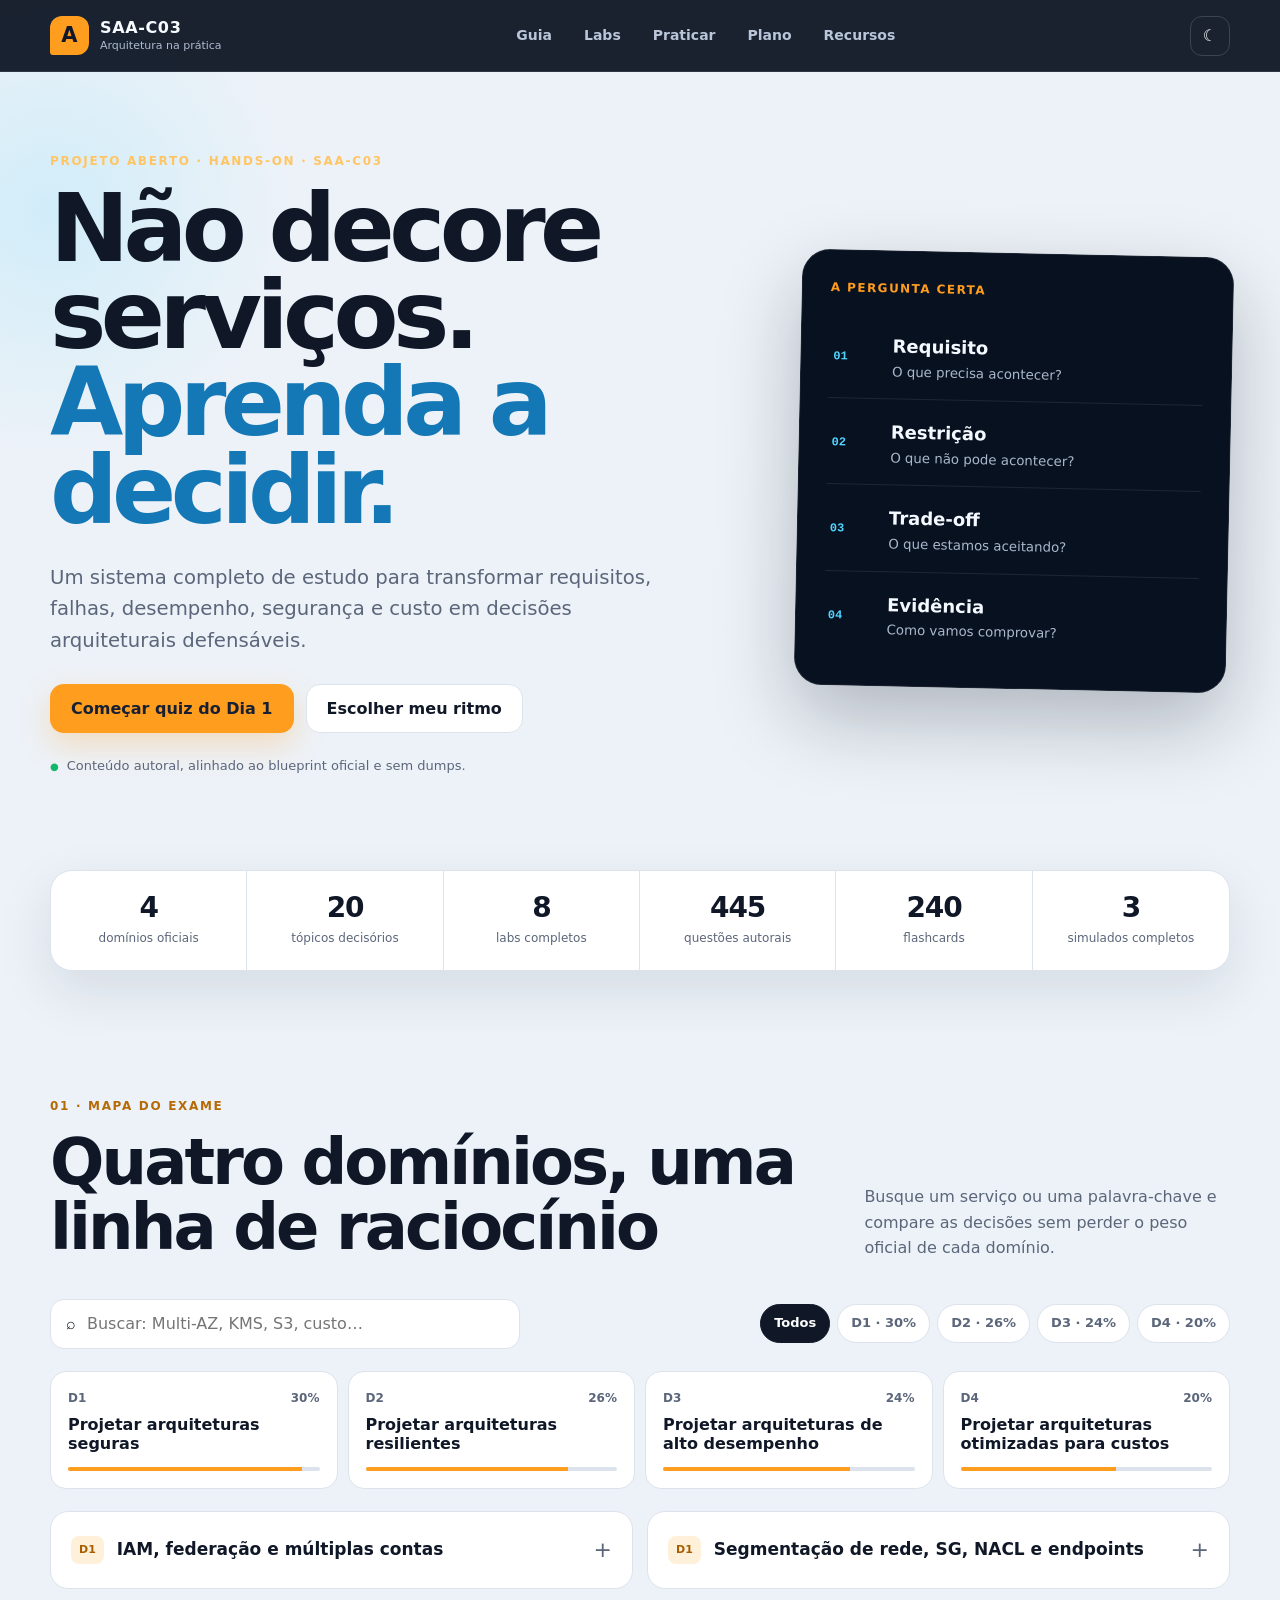
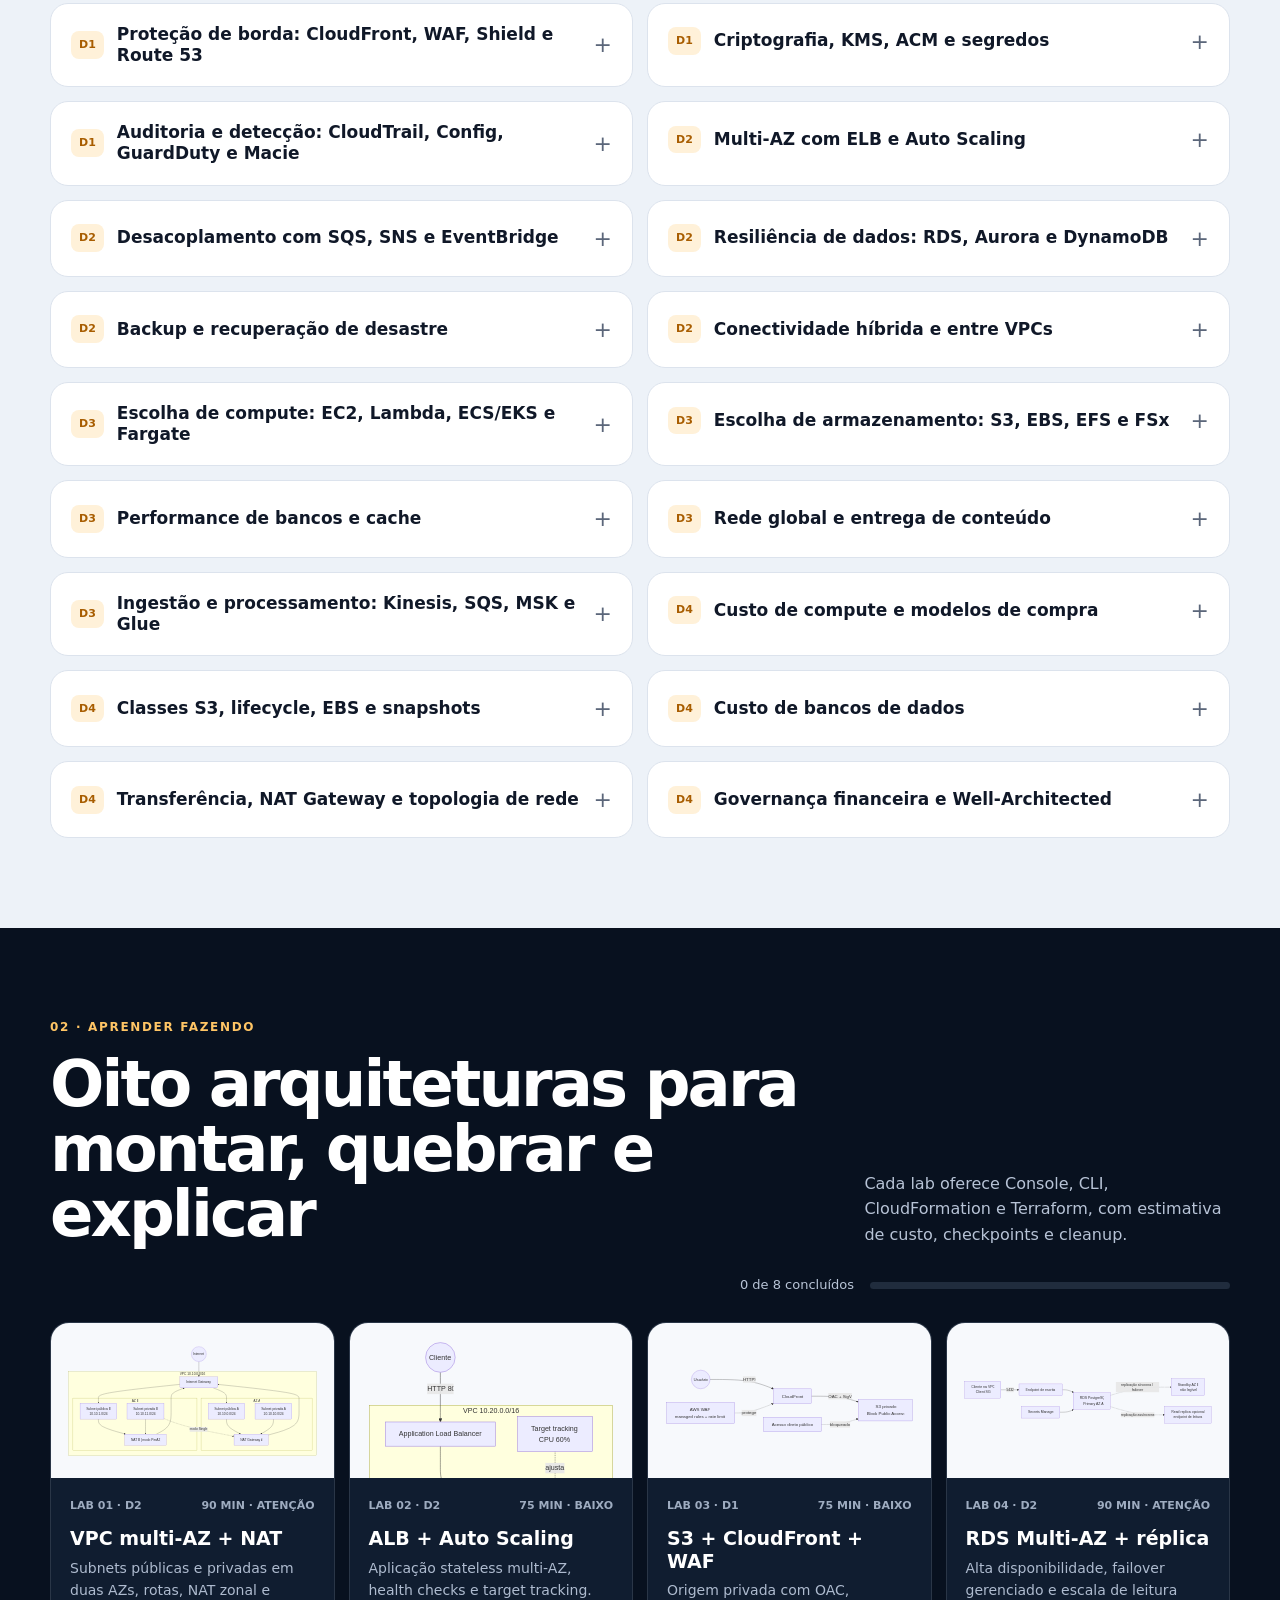
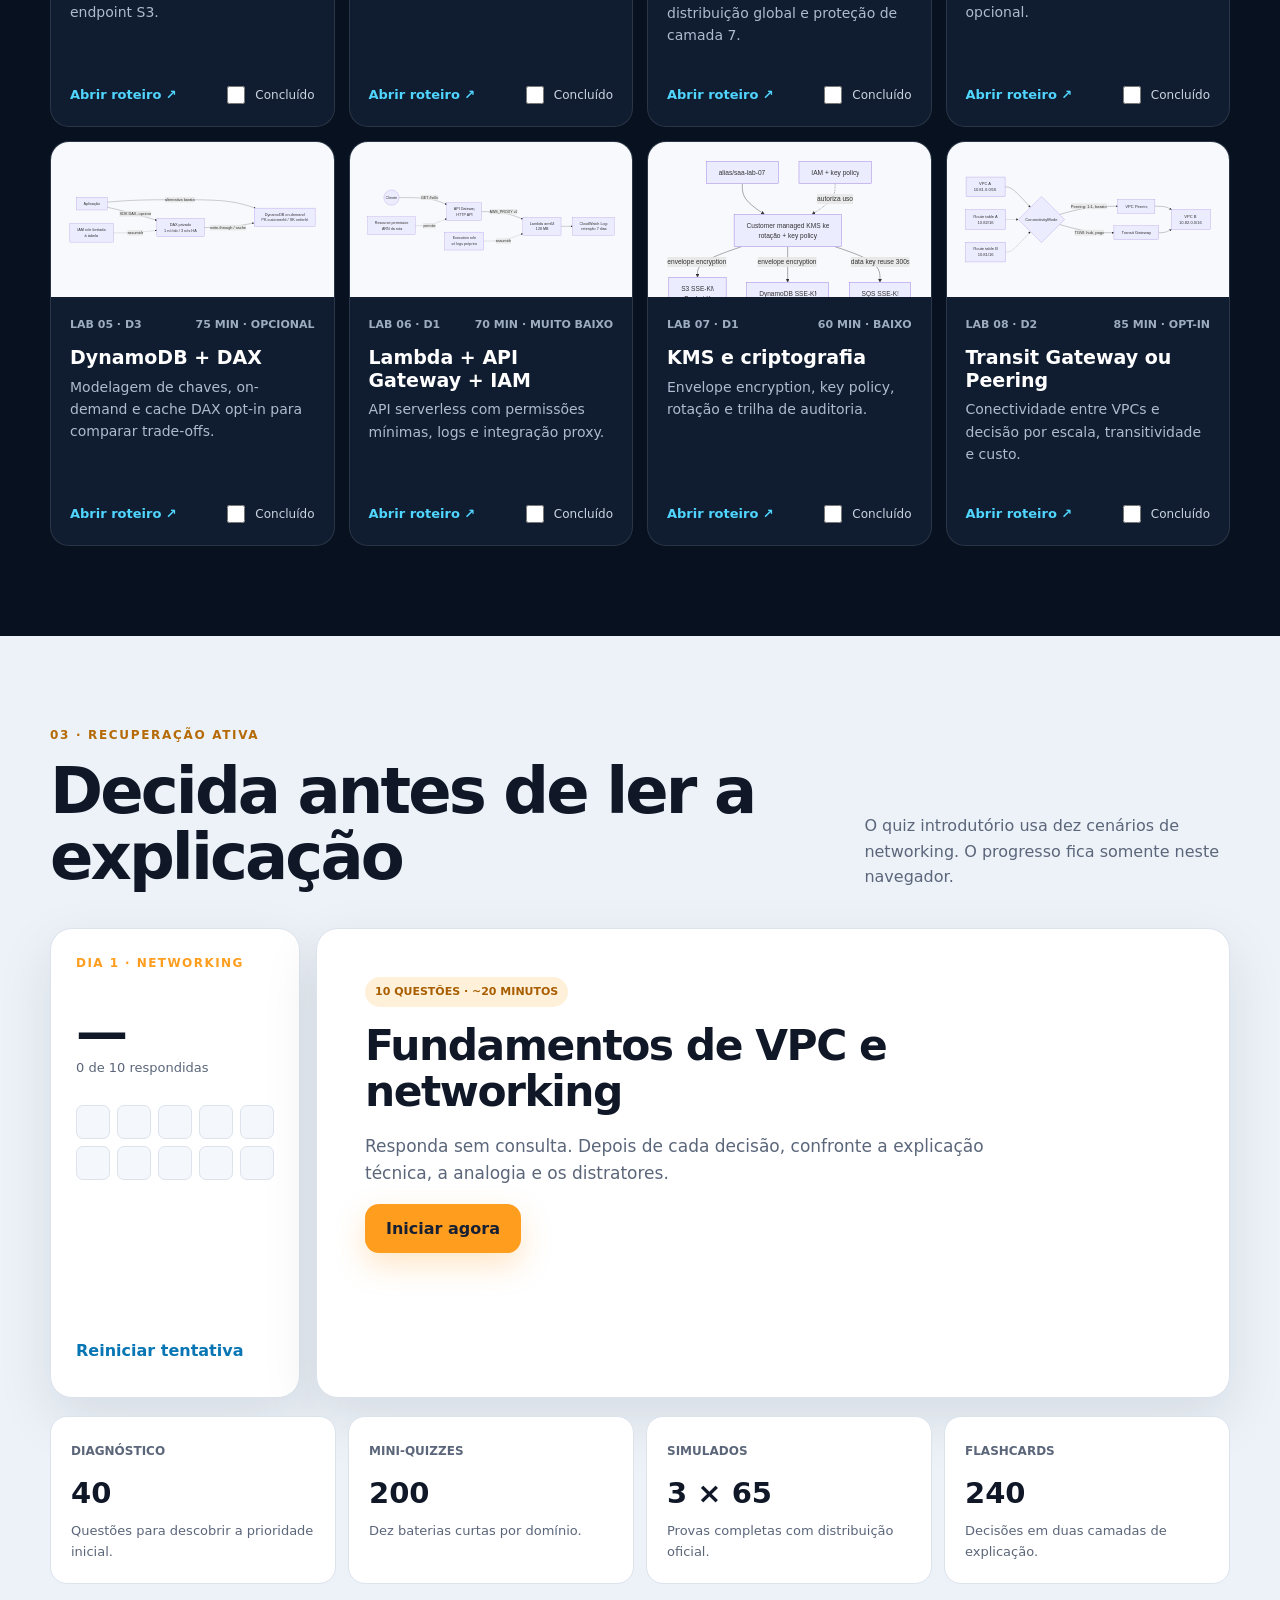
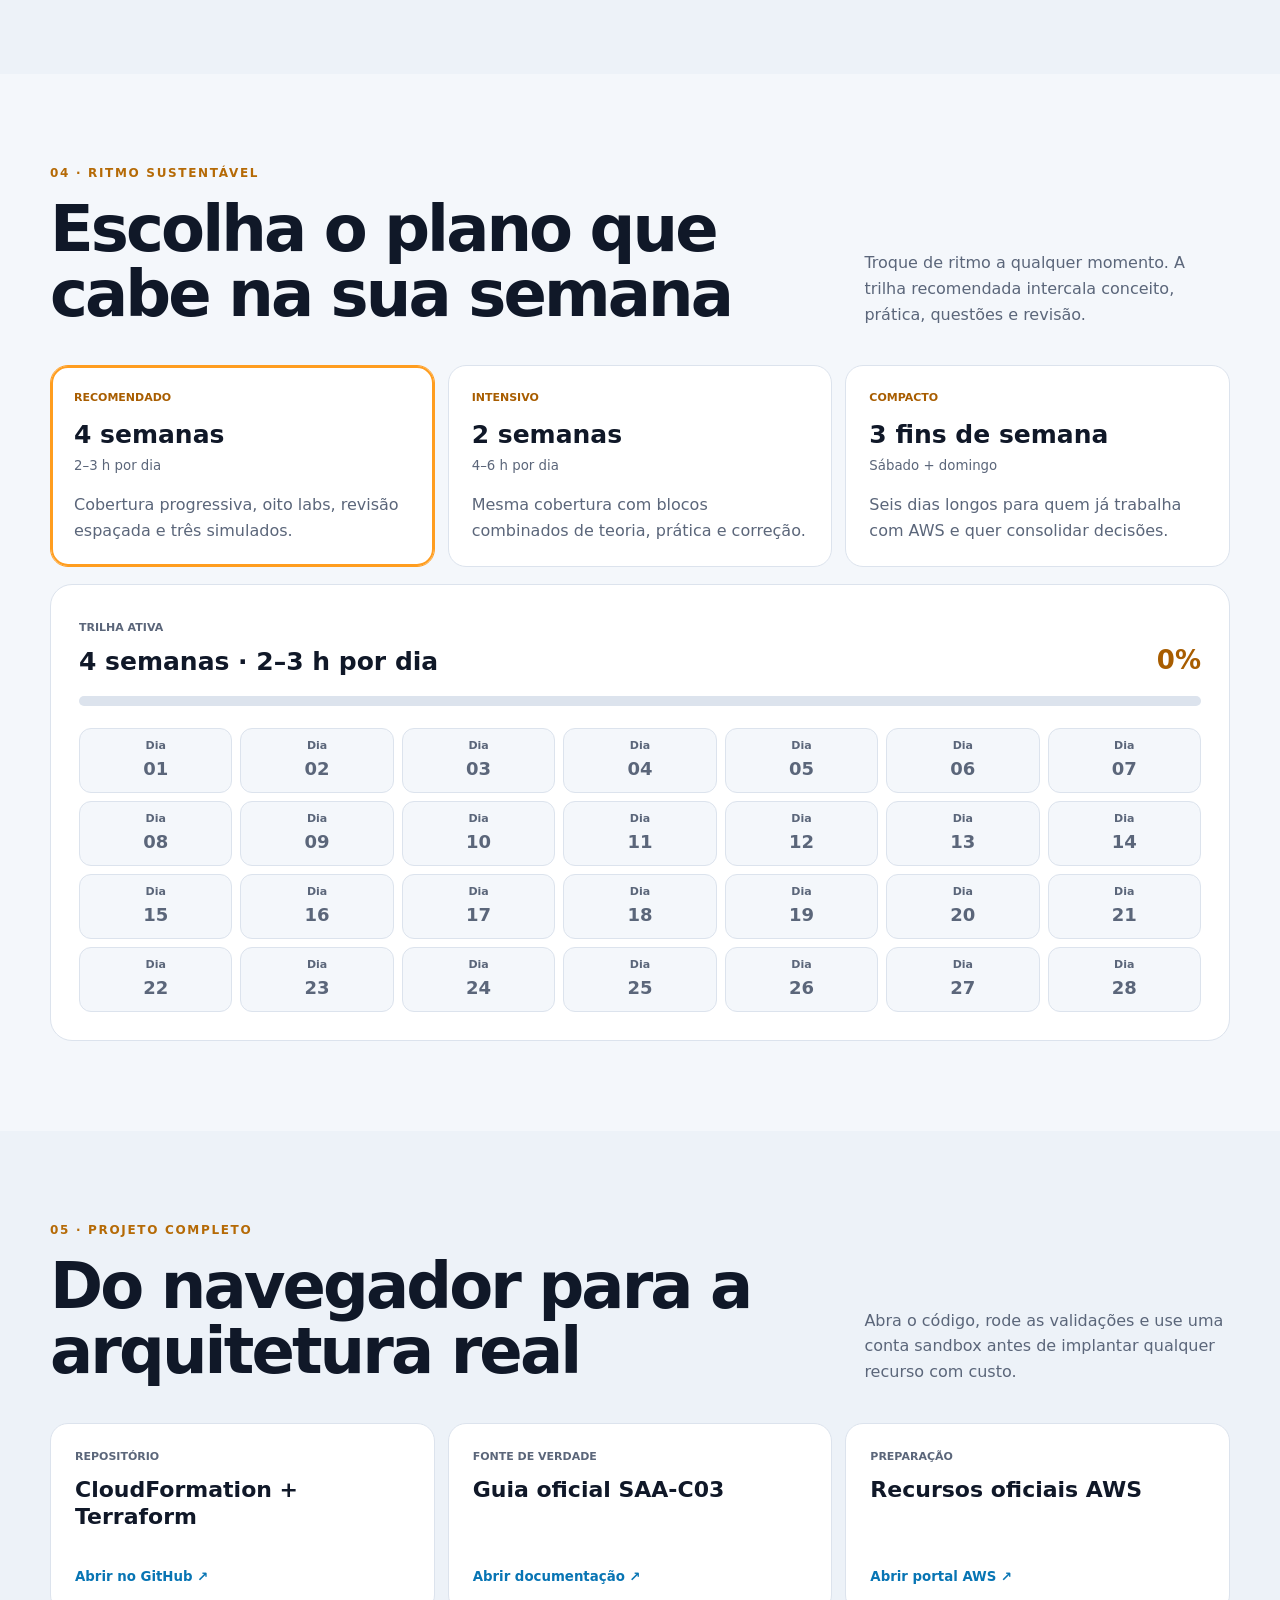
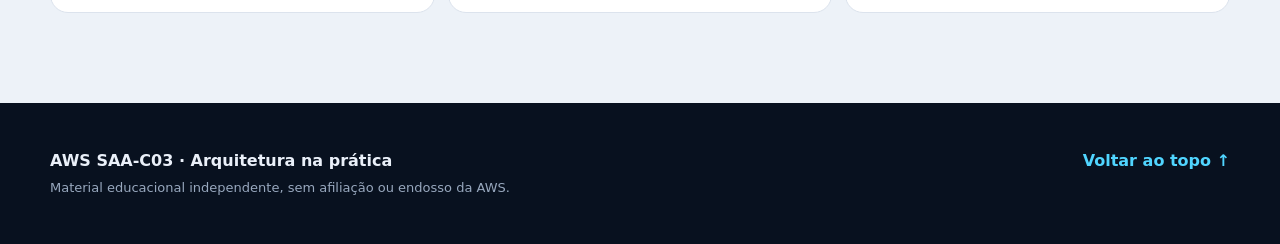
==== commit a1a20bca: "Cria portal interativo e GitHub Pages" ====
--- a/docs/index.html
+++ b/docs/index.html
@@ -1,231 +1,157 @@
 <!doctype html>
-<html lang="pt-BR"><head><meta charset="utf-8"><meta name="viewport" content="width=device-width,initial-scale=1">
-<title>Guia intensivo AWS SAA-C03</title>
-<style>
-:root{--ink:#172033;--muted:#536078;--bg:#f5f7fb;--card:#fff;--aws:#ff9900;--blue:#146eb4;--line:#dfe5ef;--kid:#fff6de}
-*{box-sizing:border-box}html{scroll-behavior:smooth}body{margin:0;background:var(--bg);color:var(--ink);font:16px/1.6 system-ui,-apple-system,Segoe UI,sans-serif}
-.hero{padding:4.5rem max(6vw,1rem);background:linear-gradient(135deg,#101827,#243b64);color:white}.eyebrow{color:#ffc65c;text-transform:uppercase;letter-spacing:.12em;font-weight:800}
-h1{font-size:clamp(2.2rem,6vw,4.7rem);line-height:1.02;max-width:900px;margin:.3rem 0 1rem}.hero p{max-width:760px;color:#dce6f7;font-size:1.15rem}
-nav{display:flex;gap:.7rem;flex-wrap:wrap;margin-top:1.6rem}nav a{color:white;text-decoration:none;border:1px solid #ffffff55;border-radius:999px;padding:.5rem .9rem}nav a:hover{background:#ffffff18}
-main{width:min(1200px,94vw);margin:auto}section{padding:4rem 0 1rem;scroll-margin-top:1rem}section>header{display:grid;grid-template-columns:auto 1fr auto;align-items:center;gap:1rem}
-section>header span{background:var(--aws);font-weight:900;border-radius:.6rem;padding:.45rem .7rem}h2{font-size:clamp(1.6rem,3vw,2.6rem);margin:0}section>header strong{font-size:1.4rem;color:var(--blue)}.objective{color:var(--muted);max-width:800px}
-.grid{display:grid;grid-template-columns:repeat(auto-fit,minmax(310px,1fr));gap:1rem}.card{background:var(--card);border:1px solid var(--line);border-radius:1rem;padding:1.25rem;box-shadow:0 5px 20px #20304a0b}h3{margin-top:0;line-height:1.25}.kid{background:var(--kid);padding:.75rem;border-radius:.7rem}
-dl{display:grid;grid-template-columns:8.2rem 1fr;gap:.45rem .7rem;margin-bottom:.8rem}dt{font-weight:800}dd{margin:0;color:var(--muted)}a{color:#075b9b}.links{margin-bottom:0}footer{padding:4rem max(3vw,1rem);text-align:center;color:var(--muted)}
-@media(max-width:560px){dl{grid-template-columns:1fr}section>header{grid-template-columns:auto 1fr}section>header strong{grid-column:2}}
-</style></head><body>
-<header class="hero"><div class="eyebrow">Projeto hands-on · SAA-C03</div><h1>Aprenda a decidir como arquiteto.</h1>
-<p>Quatro domínios, duas camadas de explicação e um foco: transformar requisitos, restrições, custo e falhas em escolhas arquiteturais defensáveis.</p><nav><a href="#d1">D1 · 30%</a><a href="#d2">D2 · 26%</a><a href="#d3">D3 · 24%</a><a href="#d4">D4 · 20%</a></nav></header>
-<main><section id="d1">
-<header><span>D1</span><h2>Projetar arquiteturas seguras</h2><strong>30%</strong></header>
-<p class="objective">Controlar identidade, rede, dados e detecção aplicando privilégio mínimo e defesa em profundidade.</p>
-<div class="grid"><article class="card">
-<h3>IAM, federação e múltiplas contas</h3>
-<p><b>Técnico.</b> IAM policies avaliam identidade, recurso, condições e negações explícitas. Roles entregam credenciais temporárias via STS; IAM Identity Center centraliza acesso humano; Organizations, OUs e SCPs criam limites de permissão entre contas.</p>
-<p class="kid"><b>🧒 Como criança.</b> É um parque com pulseiras: cada pessoa ganha só as chaves dos brinquedos permitidos, e a regra do parque pode proibir uma porta mesmo que alguém tenha uma chave.</p>
-<dl>
-<dt>Quando usar</dt><dd>Acesso humano federado, workloads sem chaves longas, delegação cross-account e governança multi-account.</dd>
-<dt>Limitações</dt><dd>SCP não concede permissão; define o teto. Resource policy, permissions boundary e session policy podem reduzir o acesso efetivo. Root user não é governado como um usuário IAM comum.</dd>
-<dt>Custo estimado</dt><dd>IAM, STS e Organizations não têm tarifa direta; serviços auxiliares e logs podem cobrar.</dd>
-<dt>Melhores práticas</dt><dd>MFA, roles temporárias, menor privilégio, contas separadas, Access Analyzer e bloqueio do root.</dd>
-<dt>Pegadinhas</dt><dd>Confundir autenticação com autorização; achar que SCP concede acesso; guardar access key em EC2 em vez de usar instance profile.</dd>
-</dl><p class="links"><a href="https://docs.aws.amazon.com/IAM/latest/UserGuide/introduction.html" target="_blank" rel="noreferrer">AWS 1</a> · <a href="https://docs.aws.amazon.com/organizations/latest/userguide/orgs_manage_policies_scps.html" target="_blank" rel="noreferrer">AWS 2</a></p></article><article class="card">
-<h3>Segmentação de rede, SG, NACL e endpoints</h3>
-<p><b>Técnico.</b> Security Groups são stateful e associados a ENIs; NACLs são stateless e atuam na borda da subnet com allow e deny ordenados. Public NAT Gateway zonal fica em subnet pública; Regional NAT Gateway usa um ID e expande entre AZs sem subnet pública. Gateway endpoints atendem S3/DynamoDB; interface endpoints usam PrivateLink e ENIs privadas.</p>
-<p class="kid"><b>🧒 Como criança.</b> O segurança da casa lembra quem entrou; a cancela da rua checa cada ida e volta. Um túnel privado leva ao serviço sem passar pela avenida pública.</p>
-<dl>
-<dt>Quando usar</dt><dd>Isolar camadas, limitar portas, manter tráfego para serviços AWS privado e reduzir exposição/NAT.</dd>
-<dt>Limitações</dt><dd>SG não oferece deny explícito. NACL exige portas efêmeras de retorno. Regional NAT não oferece private NAT e pode não estar disponível em todas as partições/regiões. Interface endpoints têm custo por hora e dados e são regionais.</dd>
-<dt>Custo estimado</dt><dd>SG/NACL sem tarifa direta; gateway endpoint sem tarifa; interface endpoint é custo médio por AZ/hora e GB.</dd>
-<dt>Melhores práticas</dt><dd>Referenciar SGs entre camadas, negar public IP por padrão, escolher conscientemente NAT zonal ou regional, usar endpoints privados e VPC Flow Logs para diagnóstico.</dd>
-<dt>Pegadinhas</dt><dd>Colocar public NAT zonal em subnet privada; achar que todo NAT atual exige subnet pública; bloquear resposta na NACL; achar que endpoint policy substitui IAM/resource policy.</dd>
-</dl><p class="links"><a href="https://docs.aws.amazon.com/vpc/latest/userguide/vpc-security-groups.html" target="_blank" rel="noreferrer">AWS 1</a> · <a href="https://docs.aws.amazon.com/vpc/latest/privatelink/privatelink-access-aws-services.html" target="_blank" rel="noreferrer">AWS 2</a> · <a href="https://docs.aws.amazon.com/vpc/latest/userguide/nat-gateways-regional.html" target="_blank" rel="noreferrer">AWS 3</a></p></article><article class="card">
-<h3>Proteção de borda: CloudFront, WAF, Shield e Route 53</h3>
-<p><b>Técnico.</b> CloudFront distribui e filtra conteúdo na borda; AWS WAF aplica regras L7; Shield Standard oferece mitigação DDoS básica automática; Route 53 entrega DNS e políticas de roteamento com health checks.</p>
-<p class="kid"><b>🧒 Como criança.</b> São postos de entrega perto das crianças, com um porteiro que barra pedidos maldosos e um escudo contra multidões de robôs.</p>
-<dl>
-<dt>Quando usar</dt><dd>Aplicações globais, sites estáticos, APIs públicas, baixa latência e proteção HTTP/S.</dd>
-<dt>Limitações</dt><dd>WAF não substitui autenticação nem corrige vulnerabilidade. CloudFront exige estratégia de cache/invalidação. Health check DNS não move estado de banco.</dd>
-<dt>Custo estimado</dt><dd>CloudFront por dados/requests; WAF por Web ACL, regras e requests; Shield Standard incluído, Shield Advanced é alto custo fixo.</dd>
-<dt>Melhores práticas</dt><dd>OAC para S3, TLS, managed rule groups, rate limit, logs amostrados e origin restrito ao CloudFront.</dd>
-<dt>Pegadinhas</dt><dd>Usar website endpoint S3 com OAC; confundir Global Accelerator L4 com CloudFront L7/cache; supor que WAF atua em NLB comum.</dd>
-</dl><p class="links"><a href="https://docs.aws.amazon.com/AmazonCloudFront/latest/DeveloperGuide/Introduction.html" target="_blank" rel="noreferrer">AWS 1</a> · <a href="https://docs.aws.amazon.com/waf/latest/developerguide/what-is-aws-waf.html" target="_blank" rel="noreferrer">AWS 2</a></p></article><article class="card">
-<h3>Criptografia, KMS, ACM e segredos</h3>
-<p><b>Técnico.</b> KMS gerencia chaves e envelope encryption; key policy é o controle primário. ACM provisiona certificados integrados e também certificados públicos exportáveis quando essa opção é habilitada na solicitação. Secrets Manager armazena e rotaciona segredos; Parameter Store atende configuração e segredos simples.</p>
-<p class="kid"><b>🧒 Como criança.</b> O dado entra numa caixa com cadeado; o cofre guarda a chave-mestra e só empresta uma chavinha temporária a quem tem autorização.</p>
-<dl>
-<dt>Quando usar</dt><dd>Dados em repouso, TLS, controle/auditoria de chaves e credenciais rotacionáveis.</dd>
-<dt>Limitações</dt><dd>KMS tem quotas e cobra chamadas; chaves são regionais, salvo multi-Region keys. Certificado público ACM só é exportável se solicitado com export habilitado; certificados emitidos antes do recurso ou sem essa opção permanecem não exportáveis.</dd>
-<dt>Custo estimado</dt><dd>AWS owned keys geralmente sem mensalidade; customer managed keys e chamadas KMS cobram; Secrets Manager cobra por segredo e API; certificado público ACM exportável tem cobrança adicional conforme a página vigente.</dd>
-<dt>Melhores práticas</dt><dd>Separar admins de usuários da chave, rotação, grants com cuidado, preferir integração ACM não exportável quando possível, proteger private keys exportadas, TLS obrigatório e nenhum segredo no código.</dd>
-<dt>Pegadinhas</dt><dd>Confundir alias com chave; esquecer key policy; afirmar que nenhum certificado público ACM pode ser exportado; escolher SSE-S3 quando a exigência pede controle/auditoria de CMK.</dd>
-</dl><p class="links"><a href="https://docs.aws.amazon.com/kms/latest/developerguide/overview.html" target="_blank" rel="noreferrer">AWS 1</a> · <a href="https://docs.aws.amazon.com/acm/latest/userguide/acm-exportable-certificates.html" target="_blank" rel="noreferrer">AWS 2</a> · <a href="https://docs.aws.amazon.com/secretsmanager/latest/userguide/intro.html" target="_blank" rel="noreferrer">AWS 3</a></p></article><article class="card">
-<h3>Auditoria e detecção: CloudTrail, Config, GuardDuty e Macie</h3>
-<p><b>Técnico.</b> CloudTrail registra chamadas de API; Config avalia configuração e histórico; GuardDuty detecta ameaças a partir de sinais; Security Hub agrega achados; Macie descobre dados sensíveis em S3; CloudWatch monitora métricas/logs/alarmes.</p>
-<p class="kid"><b>🧒 Como criança.</b> Uma câmera grava quem mexeu, um fiscal compara a sala com as regras, e um detetive procura comportamentos estranhos.</p>
-<dl>
-<dt>Quando usar</dt><dd>Auditoria, conformidade, investigação, detecção de ameaça e resposta automatizada.</dd>
-<dt>Limitações</dt><dd>Cada serviço observa um tipo de sinal; nenhum bloqueia tudo sozinho. Data events do CloudTrail e análise de dados podem elevar custo.</dd>
-<dt>Custo estimado</dt><dd>Trilha de management events tem camada inicial; cópias, data events, Config items, GuardDuty e Macie cobram por uso.</dd>
-<dt>Melhores práticas</dt><dd>Trilha organizacional multi-Region, logs imutáveis, alarmes críticos, agregador Config e resposta via EventBridge.</dd>
-<dt>Pegadinhas</dt><dd>Usar CloudWatch como trilha de auditoria completa; esperar prevenção do GuardDuty; ativar data events indiscriminadamente.</dd>
-</dl><p class="links"><a href="https://docs.aws.amazon.com/awscloudtrail/latest/userguide/cloudtrail-user-guide.html" target="_blank" rel="noreferrer">AWS 1</a> · <a href="https://docs.aws.amazon.com/guardduty/latest/ug/what-is-guardduty.html" target="_blank" rel="noreferrer">AWS 2</a></p></article></div></section><section id="d2">
-<header><span>D2</span><h2>Projetar arquiteturas resilientes</h2><strong>26%</strong></header>
-<p class="objective">Tolerar falhas, recuperar dados e escalar componentes desacoplados sem criar pontos únicos de falha.</p>
-<div class="grid"><article class="card">
-<h3>Multi-AZ com ELB e Auto Scaling</h3>
-<p><b>Técnico.</b> ALB distribui HTTP/S por targets saudáveis; Auto Scaling mantém capacidade e substitui instâncias. Subnets em duas ou mais AZs removem o servidor único como ponto de falha.</p>
-<p class="kid"><b>🧒 Como criança.</b> Se uma lanchonete fecha, o atendente manda as crianças para outra e chama novos cozinheiros quando a fila cresce.</p>
-<dl>
-<dt>Quando usar</dt><dd>Web/API stateless, demanda variável e requisito de alta disponibilidade regional.</dd>
-<dt>Limitações</dt><dd>Sessão local quebra elasticidade; health check mal ajustado causa substituição em loop; Multi-AZ não é multi-Region.</dd>
-<dt>Custo estimado</dt><dd>ALB por hora/LCU e EC2 por capacidade; custo médio e elástico. Duas AZs podem gerar transferência entre AZs.</dd>
-<dt>Melhores práticas</dt><dd>Imagens imutáveis, session store externo, target tracking, grace period e teste de falha de uma AZ.</dd>
-<dt>Pegadinhas</dt><dd>Confundir scale out com scale up; escolher NLB quando precisa roteamento por path; habilitar ASG em uma única AZ.</dd>
-</dl><p class="links"><a href="https://docs.aws.amazon.com/elasticloadbalancing/latest/application/introduction.html" target="_blank" rel="noreferrer">AWS 1</a> · <a href="https://docs.aws.amazon.com/autoscaling/ec2/userguide/auto-scaling-benefits.html" target="_blank" rel="noreferrer">AWS 2</a></p></article><article class="card">
-<h3>Desacoplamento com SQS, SNS e EventBridge</h3>
-<p><b>Técnico.</b> SQS cria buffer e pull; SNS faz fanout push; EventBridge roteia eventos por regras e schema. DLQ isola falhas e idempotência torna reprocessamento seguro.</p>
-<p class="kid"><b>🧒 Como criança.</b> Em vez de gritar pedido na cozinha, coloque bilhetes numa caixa; vários mensageiros podem copiar ou encaminhar cada bilhete.</p>
-<dl>
-<dt>Quando usar</dt><dd>Picos, processamento assíncrono, fanout, integração entre domínios e redução de dependência temporal.</dd>
-<dt>Limitações</dt><dd>Standard entrega ao menos uma vez e pode duplicar; FIFO tem restrições/throughput próprios; visibilidade não é tempo de retenção.</dd>
-<dt>Custo estimado</dt><dd>Baixo e por request/volume; payload grande deve ir para S3 com referência na mensagem.</dd>
-<dt>Melhores práticas</dt><dd>Idempotência, DLQ/redrive, long polling, visibility timeout maior que processamento e métricas de idade.</dd>
-<dt>Pegadinhas</dt><dd>Esperar exactly-once de SQS Standard; usar SNS sem persistência quando consumidor pode ficar fora; apagar antes de concluir.</dd>
-</dl><p class="links"><a href="https://docs.aws.amazon.com/AWSSimpleQueueService/latest/SQSDeveloperGuide/welcome.html" target="_blank" rel="noreferrer">AWS 1</a> · <a href="https://docs.aws.amazon.com/eventbridge/latest/userguide/eb-what-is.html" target="_blank" rel="noreferrer">AWS 2</a></p></article><article class="card">
-<h3>Resiliência de dados: RDS, Aurora e DynamoDB</h3>
-<p><b>Técnico.</b> RDS Multi-AZ fornece failover síncrono; read replicas escalam leitura de forma assíncrona. Aurora usa storage distribuído e endpoints. DynamoDB replica entre AZs por padrão e Global Tables atendem multi-Region ativo-ativo.</p>
-<p class="kid"><b>🧒 Como criança.</b> Uma cópia pronta assume quando o caderno principal rasga; outras cópias servem só para muita gente ler ao mesmo tempo.</p>
-<dl>
-<dt>Quando usar</dt><dd>Bancos gerenciados com RTO/RPO, leitura escalável e continuidade regional.</dd>
-<dt>Limitações</dt><dd>Standby Multi-AZ comum não atende leitura. Replica pode atrasar. Failover exige reconexão e testes no cliente.</dd>
-<dt>Custo estimado</dt><dd>Multi-AZ e replicas elevam compute/storage; DynamoDB on-demand cobra por request e provisioned por capacidade.</dd>
-<dt>Melhores práticas</dt><dd>Backups/PITR, endpoints em vez de IP, retry com backoff, proxy quando conexões são voláteis e teste de restore.</dd>
-<dt>Pegadinhas</dt><dd>Escolher read replica para HA síncrona; ler do standby; confundir backup com replica e durabilidade com disponibilidade.</dd>
-</dl><p class="links"><a href="https://docs.aws.amazon.com/AmazonRDS/latest/UserGuide/Concepts.MultiAZ.html" target="_blank" rel="noreferrer">AWS 1</a> · <a href="https://docs.aws.amazon.com/amazondynamodb/latest/developerguide/GlobalTables.html" target="_blank" rel="noreferrer">AWS 2</a></p></article><article class="card">
-<h3>Backup e recuperação de desastre</h3>
-<p><b>Técnico.</b> RPO mede perda de dados aceitável; RTO mede tempo de restauração. Estratégias evoluem de backup/restore para pilot light, warm standby e active-active, com custo e velocidade crescentes.</p>
-<p class="kid"><b>🧒 Como criança.</b> É decidir quantas páginas podemos perder e quanto tempo a loja pode ficar fechada; uma loja reserva pronta custa mais, mas abre rápido.</p>
-<dl>
-<dt>Quando usar</dt><dd>Requisitos de continuidade, corrupção, exclusão acidental e falha regional.</dd>
-<dt>Limitações</dt><dd>Snapshot sem restore testado não prova recuperação. Replicação também replica erros. DNS tem TTL e clientes podem cachear.</dd>
-<dt>Custo estimado</dt><dd>Backup/restore é menor custo; active-active é maior. Storage, transferência e ambiente ocioso compõem a conta.</dd>
-<dt>Melhores práticas</dt><dd>AWS Backup policies, cofres cross-account/Region, runbooks, restore drills e RPO/RTO mensuráveis.</dd>
-<dt>Pegadinhas</dt><dd>Escolher active-active sem requisito; afirmar RPO zero com replicação assíncrona; ignorar dependências e secrets no DR.</dd>
-</dl><p class="links"><a href="https://docs.aws.amazon.com/wellarchitected/latest/reliability-pillar/disaster-recovery-dr-objectives.html" target="_blank" rel="noreferrer">AWS 1</a> · <a href="https://docs.aws.amazon.com/aws-backup/latest/devguide/whatisbackup.html" target="_blank" rel="noreferrer">AWS 2</a></p></article><article class="card">
-<h3>Conectividade híbrida e entre VPCs</h3>
-<p><b>Técnico.</b> Peering conecta duas VPCs sem trânsito. Transit Gateway cria hub transitivo. Site-to-Site VPN usa internet criptografada; Direct Connect oferece circuito dedicado e pode combinar VPN para criptografia.</p>
-<p class="kid"><b>🧒 Como criança.</b> Peering é uma ponte entre duas ilhas; o Transit Gateway é uma rodoviária central; VPN é um túnel secreto pela estrada pública.</p>
-<dl>
-<dt>Quando usar</dt><dd>Muitas VPCs, redes on-premises, segmentação por rotas e conectividade previsível.</dd>
-<dt>Limitações</dt><dd>CIDRs sobrepostos impedem rotas simples; peering não é transitivo; DX não é criptografado por padrão e leva tempo para provisionar.</dd>
-<dt>Custo estimado</dt><dd>Peering cobra transferência; TGW cobra attachment e dados; VPN por conexão/hora; DX tem porta e trânsito do provedor.</dd>
-<dt>Melhores práticas</dt><dd>CIDR planejado, tabelas TGW segmentadas, VPN redundante, BGP e observabilidade de rotas.</dd>
-<dt>Pegadinhas</dt><dd>Tentar trânsito A-B-C via peering; escolher DX para implantação imediata; esquecer rotas nos dois lados.</dd>
-</dl><p class="links"><a href="https://docs.aws.amazon.com/vpc/latest/peering/what-is-vpc-peering.html" target="_blank" rel="noreferrer">AWS 1</a> · <a href="https://docs.aws.amazon.com/vpc/latest/tgw/what-is-transit-gateway.html" target="_blank" rel="noreferrer">AWS 2</a></p></article></div></section><section id="d3">
-<header><span>D3</span><h2>Projetar arquiteturas de alto desempenho</h2><strong>24%</strong></header>
-<p class="objective">Selecionar compute, armazenamento, banco, rede e ingestão compatíveis com o padrão real de acesso.</p>
-<div class="grid"><article class="card">
-<h3>Escolha de compute: EC2, Lambda, ECS/EKS e Fargate</h3>
-<p><b>Técnico.</b> EC2 oferece controle de host; Lambda executa eventos sem servidor; ECS/EKS orquestram contêineres; Fargate remove gestão de instâncias. A escolha depende de duração, estado, portabilidade e controle.</p>
-<p class="kid"><b>🧒 Como criança.</b> Você pode ter sua própria cozinha, alugar uma cozinha só por pedido ou usar caixas de almoço organizadas por um gerente.</p>
-<dl>
-<dt>Quando usar</dt><dd>EC2 para controle/legado, Lambda para eventos curtos, contêineres para portabilidade e serviços long-running.</dd>
-<dt>Limitações</dt><dd>Lambda tem limite de duração, pacote e concorrência; Fargate tem combinações de CPU/memória; EKS adiciona complexidade operacional.</dd>
-<dt>Custo estimado</dt><dd>EC2 por capacidade; Lambda por request/duração; Fargate por vCPU/memória. O mais barato depende de utilização.</dd>
-<dt>Melhores práticas</dt><dd>Stateless, métricas de saturação, right-sizing, concurrency control, imagens pequenas e scaling por demanda.</dd>
-<dt>Pegadinhas</dt><dd>Escolher Lambda para job além do limite; assumir serverless sempre mais barato; usar target tracking com métrica que cai quando carga sobe.</dd>
-</dl><p class="links"><a href="https://docs.aws.amazon.com/lambda/latest/dg/welcome.html" target="_blank" rel="noreferrer">AWS 1</a> · <a href="https://docs.aws.amazon.com/AmazonECS/latest/developerguide/Welcome.html" target="_blank" rel="noreferrer">AWS 2</a></p></article><article class="card">
-<h3>Escolha de armazenamento: S3, EBS, EFS e FSx</h3>
-<p><b>Técnico.</b> S3 é object storage; EBS é bloco para uma AZ; EFS é NFS regional elástico; FSx oferece sistemas especializados como Windows, Lustre, NetApp e OpenZFS.</p>
-<p class="kid"><b>🧒 Como criança.</b> S3 é um depósito de caixas, EBS é o disco preso a um computador e EFS é um armário compartilhado por várias salas.</p>
-<dl>
-<dt>Quando usar</dt><dd>Objetos/data lake, disco de SO/database, arquivos Linux compartilhados ou protocolo/workload especializado.</dd>
-<dt>Limitações</dt><dd>S3 não é filesystem POSIX comum; EBS não atravessa AZ; EFS tem latência de rede; tipo e throughput precisam casar com workload.</dd>
-<dt>Custo estimado</dt><dd>S3 é baixo por GB com requests; EBS provisiona GB/IOPS; EFS/FSx normalmente custam mais por GB e oferecem tiers.</dd>
-<dt>Melhores práticas</dt><dd>Lifecycle, versioning, encryption, performance mode correto, snapshots e medir IOPS/throughput.</dd>
-<dt>Pegadinhas</dt><dd>Usar instance store para durabilidade; anexar EBS comum em outra AZ; escolher EFS para arquivo Windows SMB.</dd>
-</dl><p class="links"><a href="https://docs.aws.amazon.com/AmazonS3/latest/userguide/Welcome.html" target="_blank" rel="noreferrer">AWS 1</a> · <a href="https://docs.aws.amazon.com/efs/latest/ug/whatisefs.html" target="_blank" rel="noreferrer">AWS 2</a></p></article><article class="card">
-<h3>Performance de bancos e cache</h3>
-<p><b>Técnico.</b> RDS/Aurora atendem relações/transações; DynamoDB atende chave-valor em escala; ElastiCache reduz leituras e sessões; DAX acelera DynamoDB com cache compatível; OpenSearch atende busca e analytics.</p>
-<p class="kid"><b>🧒 Como criança.</b> O banco é a biblioteca; o cache deixa os livros mais pedidos na mesa, mas ainda precisamos saber qual exemplar é o verdadeiro.</p>
-<dl>
-<dt>Quando usar</dt><dd>Escolher pelo modelo de acesso, consistência, latência, escala e necessidade de joins ou busca textual.</dd>
-<dt>Limitações</dt><dd>Cache traz invalidação; DynamoDB exige partition key bem distribuída; replicas têm lag; DAX não acelera writes nem consultas fora do padrão.</dd>
-<dt>Custo estimado</dt><dd>Compute/IO/storage para relacional; capacidade/request para DynamoDB; nós por hora para caches.</dd>
-<dt>Melhores práticas</dt><dd>Definir access patterns antes do schema, índices seletivos, connection pooling, TTL e evitar hot partitions.</dd>
-<dt>Pegadinhas</dt><dd>Adicionar DAX a write-heavy; usar read replica para consistência forte; achar que Multi-AZ melhora leitura.</dd>
-</dl><p class="links"><a href="https://docs.aws.amazon.com/amazondynamodb/latest/developerguide/best-practices.html" target="_blank" rel="noreferrer">AWS 1</a> · <a href="https://docs.aws.amazon.com/AmazonRDS/latest/UserGuide/CHAP_BestPractices.html" target="_blank" rel="noreferrer">AWS 2</a></p></article><article class="card">
-<h3>Rede global e entrega de conteúdo</h3>
-<p><b>Técnico.</b> CloudFront usa cache L7; Global Accelerator fornece IPs anycast e backbone para TCP/UDP; Route 53 escolhe endpoints via políticas DNS; VPC endpoints encurtam caminhos privados a serviços.</p>
-<p class="kid"><b>🧒 Como criança.</b> Um depósito próximo entrega cópias; uma via expressa global leva o carro ao melhor portão; placas DNS dizem para qual cidade ir.</p>
-<dl>
-<dt>Quando usar</dt><dd>Latência global, failover, aceleração de conteúdo dinâmico/estático e IPs globais estáveis.</dd>
-<dt>Limitações</dt><dd>DNS depende de TTL; CloudFront só usa HTTP/S; Global Accelerator não armazena cache.</dd>
-<dt>Custo estimado</dt><dd>CloudFront/GA por dados e recursos; Route 53 por zona/query/health check; transferência entre AZ/Region pode cobrar.</dd>
-<dt>Melhores práticas</dt><dd>Cache key mínima, compressão, TLS, origin shield quando útil, health checks e testes por geografia.</dd>
-<dt>Pegadinhas</dt><dd>Escolher GA quando precisa cache; usar geolocation quando requisito é menor latência; confundir failover DNS com failover instantâneo.</dd>
-</dl><p class="links"><a href="https://docs.aws.amazon.com/global-accelerator/latest/dg/what-is-global-accelerator.html" target="_blank" rel="noreferrer">AWS 1</a> · <a href="https://docs.aws.amazon.com/Route53/latest/DeveloperGuide/routing-policy.html" target="_blank" rel="noreferrer">AWS 2</a></p></article><article class="card">
-<h3>Ingestão e processamento: Kinesis, SQS, MSK e Glue</h3>
-<p><b>Técnico.</b> Kinesis Data Streams atende streaming por shards e ordering por partition key; Amazon Data Firehose (antigo Kinesis Data Firehose) entrega lotes gerenciados; MSK executa Kafka; Glue cataloga e processa ETL; SQS desacopla tarefas.</p>
-<p class="kid"><b>🧒 Como criança.</b> Pode ser uma esteira contínua, uma caixa de tarefas ou um caminhão que junta pacotes antes de levar ao depósito.</p>
-<dl>
-<dt>Quando usar</dt><dd>Telemetria em tempo real, eventos ordenados, ecossistema Kafka, ETL/data lake e filas de trabalho.</dd>
-<dt>Limitações</dt><dd>Ordering é por shard/partition, não global automático; consumidores e retenção têm limites; MSK exige mais operação.</dd>
-<dt>Custo estimado</dt><dd>Serverless/managed por volume, duração ou capacidade; MSK provisionado tem custo contínuo.</dd>
-<dt>Melhores práticas</dt><dd>Partition key uniforme, backpressure, checkpoint, schema, DLQ e observabilidade do atraso do consumidor.</dd>
-<dt>Pegadinhas</dt><dd>Usar SQS para múltiplos consumidores receberem a mesma cópia sem SNS; confundir Amazon Data Firehose com stream de baixa latência bidirecional.</dd>
-</dl><p class="links"><a href="https://docs.aws.amazon.com/streams/latest/dev/introduction.html" target="_blank" rel="noreferrer">AWS 1</a> · <a href="https://docs.aws.amazon.com/firehose/latest/dev/what-is-this-service.html" target="_blank" rel="noreferrer">AWS 2</a></p></article></div></section><section id="d4">
-<header><span>D4</span><h2>Projetar arquiteturas otimizadas para custos</h2><strong>20%</strong></header>
-<p class="objective">Atender requisitos pelo menor custo total, eliminando desperdício sem sacrificar segurança ou resiliência necessárias.</p>
-<div class="grid"><article class="card">
-<h3>Custo de compute e modelos de compra</h3>
-<p><b>Técnico.</b> On-Demand é flexível; Savings Plans e Reserved Instances trocam compromisso por desconto; Spot usa capacidade interrompível; Auto Scaling e right-sizing ajustam quantidade; Graviton pode melhorar preço/desempenho.</p>
-<p class="kid"><b>🧒 Como criança.</b> Pague uma corrida avulsa, compre um passe mensal ou aceite sair do brinquedo quando o parque precisar do assento em troca de desconto.</p>
-<dl>
-<dt>Quando usar</dt><dd>Base estável para compromissos, jobs tolerantes a interrupção para Spot e picos imprevisíveis para On-Demand.</dd>
-<dt>Limitações</dt><dd>Compromisso pode virar desperdício; Spot pode interromper; licença/arquitetura pode impedir Graviton.</dd>
-<dt>Custo estimado</dt><dd>Varia de alto/flexível a baixo/comprometido; meça utilização antes de comprar compromisso.</dd>
-<dt>Melhores práticas</dt><dd>Compute Optimizer, cobertura gradual, mix ASG, checkpoint em Spot e desligamento agendado de ambientes não produtivos.</dd>
-<dt>Pegadinhas</dt><dd>Comprar RI para carga ainda desconhecida; usar Spot em banco único; confundir Standard RI com flexibilidade de Savings Plans.</dd>
-</dl><p class="links"><a href="https://docs.aws.amazon.com/savingsplans/latest/userguide/what-is-savings-plans.html" target="_blank" rel="noreferrer">AWS 1</a> · <a href="https://docs.aws.amazon.com/AWSEC2/latest/UserGuide/using-spot-instances.html" target="_blank" rel="noreferrer">AWS 2</a></p></article><article class="card">
-<h3>Classes S3, lifecycle, EBS e snapshots</h3>
-<p><b>Técnico.</b> S3 Standard, Intelligent-Tiering e classes IA/Archive equilibram acesso, duração mínima e recuperação. Lifecycle move/expira objetos. EBS cobra capacidade provisionada e snapshots incrementais.</p>
-<p class="kid"><b>🧒 Como criança.</b> Brinquedos diários ficam na prateleira; os de férias vão ao armário; os raros vão ao depósito barato, mas demoram para voltar.</p>
-<dl>
-<dt>Quando usar</dt><dd>Dados com frequência previsível ou desconhecida, retenção regulatória, backup e volumes subutilizados.</dd>
-<dt>Limitações</dt><dd>IA/Archive têm duração mínima, tamanho mínimo ou taxa de recuperação; apagar cedo pode cobrar; snapshot não reduz volume atual.</dd>
-<dt>Custo estimado</dt><dd>Hot tier custa mais por GB e menos para acessar; archive faz o inverso. Intelligent-Tiering cobra monitoramento por objeto elegível.</dd>
-<dt>Melhores práticas</dt><dd>Analytics/inventory, lifecycle testado, abort multipart uploads, gp3 em vez de gp2 quando adequado e excluir snapshots órfãos.</dd>
-<dt>Pegadinhas</dt><dd>Glacier para leitura imediata frequente; Intelligent-Tiering para objetos minúsculos de vida curta; esquecer taxa de retrieval.</dd>
-</dl><p class="links"><a href="https://docs.aws.amazon.com/AmazonS3/latest/userguide/storage-class-intro.html" target="_blank" rel="noreferrer">AWS 1</a> · <a href="https://docs.aws.amazon.com/ebs/latest/userguide/ebs-volume-types.html" target="_blank" rel="noreferrer">AWS 2</a></p></article><article class="card">
-<h3>Custo de bancos de dados</h3>
-<p><b>Técnico.</b> Right-sizing, instâncias reservadas, Aurora Serverless v2, DynamoDB on-demand/provisioned+auto scaling e a classe DynamoDB Standard-IA para tabelas pouco acessadas ajustam custo ao padrão de carga; políticas de backup e retenção são tratadas separadamente.</p>
-<p class="kid"><b>🧒 Como criança.</b> Não alugue um salão gigante para duas pessoas; use uma sala que cresce quando os convidados chegam.</p>
-<dl>
-<dt>Quando usar</dt><dd>Cargas variáveis, ambientes sazonais, base previsível e bancos superdimensionados.</dd>
-<dt>Limitações</dt><dd>Serverless não zera necessariamente; mínimo de capacidade existe. Reserva reduz flexibilidade. I/O e storage podem dominar compute.</dd>
-<dt>Custo estimado</dt><dd>Medir CPU, memória, conexões, IOPS e requests; não otimizar apenas o tamanho da instância.</dd>
-<dt>Melhores práticas</dt><dd>Performance Insights, auto scaling, pausa/desligamento quando suportado, retenção de backup consciente e proxy apenas se necessário.</dd>
-<dt>Pegadinhas</dt><dd>Read replica para economizar; provisioned DynamoDB sem auto scaling para tráfego imprevisível; ignorar custo de I/O Aurora.</dd>
-</dl><p class="links"><a href="https://docs.aws.amazon.com/AmazonRDS/latest/AuroraUserGuide/aurora-serverless-v2.html" target="_blank" rel="noreferrer">AWS 1</a> · <a href="https://docs.aws.amazon.com/amazondynamodb/latest/developerguide/bp-cost-optimization.html" target="_blank" rel="noreferrer">AWS 2</a></p></article><article class="card">
-<h3>Transferência, NAT Gateway e topologia de rede</h3>
-<p><b>Técnico.</b> Transferência cross-AZ/Region, processamento por NAT/TGW e egress à internet acumulam custo. Public NAT zonal compartilhado pode criar tráfego cross-AZ; Regional NAT mantém afinidade zonal automaticamente. Gateway endpoints evitam NAT para S3/DynamoDB; CloudFront pode reduzir egress do origin.</p>
-<p class="kid"><b>🧒 Como criança.</b> Cada pedágio parece pequeno, mas passar por três pontes para entregar a caixa ao vizinho deixa a viagem cara.</p>
-<dl>
-<dt>Quando usar</dt><dd>Arquiteturas com alto volume, muitos serviços privados, tráfego entre AZs ou distribuição global.</dd>
-<dt>Limitações</dt><dd>Centralizar um NAT zonal/TGW pode economizar recursos e aumentar processamento/cross-AZ; Regional NAT simplifica HA, mas continua cobrando processamento e não substitui private NAT. Endpoint por AZ também tem custo. Otimize após medir.</dd>
-<dt>Custo estimado</dt><dd>NAT/TGW/interface endpoint têm hora e/ou GB; gateway endpoint não tem tarifa; egress e cross-AZ variam por serviço/região.</dd>
-<dt>Melhores práticas</dt><dd>Cost and Usage Report, flow logs, endpoints corretos, manter tráfego local à AZ quando seguro e cache na borda.</dd>
-<dt>Pegadinhas</dt><dd>NAT zonal único cross-AZ como &#x27;mais barato&#x27; sem contar dados e resiliência; ignorar Regional NAT como alternativa atual; interface endpoint para S3 quando gateway atende; ignorar retorno assimétrico.</dd>
-</dl><p class="links"><a href="https://docs.aws.amazon.com/vpc/latest/userguide/nat-gateway-pricing.html" target="_blank" rel="noreferrer">AWS 1</a> · <a href="https://docs.aws.amazon.com/vpc/latest/userguide/nat-gateways-regional.html" target="_blank" rel="noreferrer">AWS 2</a> · <a href="https://aws.amazon.com/ec2/pricing/on-demand/#Data_Transfer" target="_blank" rel="noreferrer">AWS 3</a></p></article><article class="card">
-<h3>Governança financeira e Well-Architected</h3>
-<p><b>Técnico.</b> Tags/cost allocation, Cost Explorer, Budgets, Cost Anomaly Detection, CUR e Cost Optimization Hub tornam gasto atribuível. O pilar Cost Optimization trata prática de gestão, demanda, oferta e evolução.</p>
-<p class="kid"><b>🧒 Como criança.</b> Coloque etiquetas em cada brinquedo, defina um cofrinho e peça um alarme quando alguém gastar rápido demais.</p>
-<dl>
-<dt>Quando usar</dt><dd>Showback/chargeback, alertas, detecção de anomalia, priorização de savings e revisão contínua.</dd>
-<dt>Limitações</dt><dd>Budget alerta, mas não bloqueia por padrão. Tags precisam ser ativadas e não retroagem totalmente. Recomendações exigem contexto de negócio.</dd>
-<dt>Custo estimado</dt><dd>Ferramentas básicas têm recursos gratuitos; CUR gera storage/query e ações automatizadas podem afetar disponibilidade.</dd>
-<dt>Melhores práticas</dt><dd>Owner/cost-center obrigatórios, orçamento por conta, revisão semanal, KPIs unitários e Well-Architected Review trimestral.</dd>
-<dt>Pegadinhas</dt><dd>Tratar Budget como limite rígido; desligar recurso crítico só por baixa CPU; otimizar custo antes de requisitos de segurança/RTO.</dd>
-</dl><p class="links"><a href="https://docs.aws.amazon.com/cost-management/latest/userguide/what-is-costmanagement.html" target="_blank" rel="noreferrer">AWS 1</a> · <a href="https://docs.aws.amazon.com/wellarchitected/latest/cost-optimization-pillar/welcome.html" target="_blank" rel="noreferrer">AWS 2</a></p></article></div></section></main><footer>Conteúdo verificado em 2026-07-14. Preços são relativos; confirme no AWS Pricing Calculator. <a href="../README.md">Abrir README</a>.</footer>
-</body></html>+<html lang="pt-BR">
+<head>
+  <meta charset="utf-8">
+  <meta name="viewport" content="width=device-width, initial-scale=1">
+  <meta name="theme-color" content="#08111f">
+  <meta name="description" content="Portal prático e intensivo para a certificação AWS Solutions Architect Associate SAA-C03.">
+  <meta property="og:type" content="website">
+  <meta property="og:title" content="AWS SAA-C03 · Arquitetura na prática">
+  <meta property="og:description" content="Guia, 8 labs, 445 questões, simulados e um plano mensurável de estudo.">
+  <meta property="og:url" content="https://gabrielpedrodecastro.github.io/aws-saa-c03-intensive-study/">
+  <meta property="og:image" content="https://gabrielpedrodecastro.github.io/aws-saa-c03-intensive-study/assets/og.png">
+  <meta name="twitter:card" content="summary_large_image">
+  <link rel="canonical" href="https://gabrielpedrodecastro.github.io/aws-saa-c03-intensive-study/">
+  <link rel="stylesheet" href="assets/styles.css">
+  <title>AWS SAA-C03 · Arquitetura na prática</title>
+</head>
+<body>
+  <a class="skip-link" href="#conteudo">Pular para o conteúdo</a>
+  <header class="topbar" data-topbar>
+    <a class="brand" href="#inicio" aria-label="Início do portal SAA-C03">
+      <span class="brand-mark" aria-hidden="true">A</span>
+      <span><strong>SAA-C03</strong><small>Arquitetura na prática</small></span>
+    </a>
+    <button class="menu-toggle" type="button" aria-expanded="false" aria-controls="main-nav" data-menu-toggle>
+      <span aria-hidden="true">☰</span><span class="sr-only">Abrir menu</span>
+    </button>
+    <nav id="main-nav" class="main-nav" aria-label="Navegação principal" data-menu>
+      <a href="#guia">Guia</a>
+      <a href="#laboratorios">Labs</a>
+      <a href="#praticar">Praticar</a>
+      <a href="#plano">Plano</a>
+      <a href="#recursos">Recursos</a>
+    </nav>
+    <button class="theme-toggle" type="button" data-theme-toggle aria-label="Alternar tema">☾</button>
+  </header>
+
+  <main id="conteudo">
+    <section id="inicio" class="hero section-shell">
+      <div class="hero-copy">
+        <p class="eyebrow">Projeto aberto · hands-on · SAA-C03</p>
+        <h1>Não decore serviços.<br><span>Aprenda a decidir.</span></h1>
+        <p class="hero-lead">Um sistema completo de estudo para transformar requisitos, falhas, desempenho, segurança e custo em decisões arquiteturais defensáveis.</p>
+        <div class="hero-actions">
+          <a class="button button-primary" href="#praticar">Começar quiz do Dia 1</a>
+          <a class="button button-secondary" href="#plano">Escolher meu ritmo</a>
+        </div>
+        <p class="hero-note"><span aria-hidden="true">●</span> Conteúdo autoral, alinhado ao blueprint oficial e sem dumps.</p>
+      </div>
+      <aside class="decision-card" aria-label="Método de decisão arquitetural">
+        <p class="card-kicker">A pergunta certa</p>
+        <ol class="decision-flow">
+          <li><span>01</span><div><strong>Requisito</strong><small>O que precisa acontecer?</small></div></li>
+          <li><span>02</span><div><strong>Restrição</strong><small>O que não pode acontecer?</small></div></li>
+          <li><span>03</span><div><strong>Trade-off</strong><small>O que estamos aceitando?</small></div></li>
+          <li><span>04</span><div><strong>Evidência</strong><small>Como vamos comprovar?</small></div></li>
+        </ol>
+      </aside>
+    </section>
+
+    <section class="stats-strip" aria-label="Números do projeto" data-stats></section>
+
+    <section id="guia" class="content-section section-shell">
+      <div class="section-heading">
+        <div><p class="eyebrow">01 · Mapa do exame</p><h2>Quatro domínios, uma linha de raciocínio</h2></div>
+        <p>Busque um serviço ou uma palavra-chave e compare as decisões sem perder o peso oficial de cada domínio.</p>
+      </div>
+      <div class="guide-toolbar" role="search">
+        <label class="search-field"><span class="sr-only">Buscar tópicos</span><span aria-hidden="true">⌕</span><input type="search" placeholder="Buscar: Multi-AZ, KMS, S3, custo…" data-topic-search></label>
+        <div class="filter-group" aria-label="Filtrar por domínio" data-domain-filters></div>
+      </div>
+      <div class="domain-overview" data-domain-overview></div>
+      <div class="topic-grid" data-topic-grid></div>
+      <p class="empty-state" hidden data-topic-empty>Nenhum tópico combina com essa busca.</p>
+    </section>
+
+    <section id="laboratorios" class="content-section labs-section">
+      <div class="section-shell">
+        <div class="section-heading inverse">
+          <div><p class="eyebrow">02 · Aprender fazendo</p><h2>Oito arquiteturas para montar, quebrar e explicar</h2></div>
+          <p>Cada lab oferece Console, CLI, CloudFormation e Terraform, com estimativa de custo, checkpoints e cleanup.</p>
+        </div>
+        <div class="lab-progress" aria-live="polite"><span data-lab-progress-label>0 de 8 concluídos</span><div class="progress-track"><span data-lab-progress></span></div></div>
+        <div class="lab-grid" data-lab-grid></div>
+      </div>
+    </section>
+
+    <section id="praticar" class="content-section section-shell practice-section">
+      <div class="section-heading">
+        <div><p class="eyebrow">03 · Recuperação ativa</p><h2>Decida antes de ler a explicação</h2></div>
+        <p>O quiz introdutório usa dez cenários de networking. O progresso fica somente neste navegador.</p>
+      </div>
+      <div class="practice-layout">
+        <aside class="practice-summary">
+          <p class="card-kicker">Dia 1 · Networking</p>
+          <strong class="practice-score" data-quiz-score>—</strong>
+          <span data-quiz-score-label>Pronto para começar</span>
+          <div class="question-dots" data-question-dots aria-label="Progresso das questões"></div>
+          <button class="text-button" type="button" data-quiz-reset>Reiniciar tentativa</button>
+        </aside>
+        <article class="quiz-card" data-quiz-card>
+          <div class="quiz-start" data-quiz-start>
+            <span class="quiz-badge">10 questões · ~20 minutos</span>
+            <h3>Fundamentos de VPC e networking</h3>
+            <p>Responda sem consulta. Depois de cada decisão, confronte a explicação técnica, a analogia e os distratores.</p>
+            <button class="button button-primary" type="button" data-quiz-begin>Iniciar agora</button>
+          </div>
+          <div class="quiz-question" hidden data-quiz-question></div>
+          <div class="quiz-result" hidden data-quiz-result></div>
+        </article>
+      </div>
+      <div class="assessment-cards">
+        <article><span>Diagnóstico</span><strong>40</strong><p>Questões para descobrir a prioridade inicial.</p></article>
+        <article><span>Mini-quizzes</span><strong>200</strong><p>Dez baterias curtas por domínio.</p></article>
+        <article><span>Simulados</span><strong>3 × 65</strong><p>Provas completas com distribuição oficial.</p></article>
+        <article><span>Flashcards</span><strong>240</strong><p>Decisões em duas camadas de explicação.</p></article>
+      </div>
+    </section>
+
+    <section id="plano" class="content-section plan-section">
+      <div class="section-shell">
+        <div class="section-heading">
+          <div><p class="eyebrow">04 · Ritmo sustentável</p><h2>Escolha o plano que cabe na sua semana</h2></div>
+          <p>Troque de ritmo a qualquer momento. A trilha recomendada intercala conceito, prática, questões e revisão.</p>
+        </div>
+        <div class="plan-grid" data-plan-grid></div>
+        <div class="weekly-plan">
+          <div class="weekly-heading"><div><span>Trilha ativa</span><h3 data-active-plan-title>4 semanas</h3></div><strong data-plan-progress-label>0%</strong></div>
+          <div class="progress-track large"><span data-plan-progress></span></div>
+          <div class="day-grid" data-day-grid></div>
+        </div>
+      </div>
+    </section>
+
+    <section id="recursos" class="content-section section-shell resources-section">
+      <div class="section-heading">
+        <div><p class="eyebrow">05 · Projeto completo</p><h2>Do navegador para a arquitetura real</h2></div>
+        <p>Abra o código, rode as validações e use uma conta sandbox antes de implantar qualquer recurso com custo.</p>
+      </div>
+      <div class="resource-grid">
+        <a href="https://github.com/GabrielPedroDeCastro/aws-saa-c03-intensive-study" target="_blank" rel="noreferrer"><span>Repositório</span><strong>CloudFormation + Terraform</strong><small>Abrir no GitHub ↗</small></a>
+        <a href="https://docs.aws.amazon.com/aws-certification/latest/solutions-architect-associate-03/solutions-architect-associate-03.html" target="_blank" rel="noreferrer"><span>Fonte de verdade</span><strong>Guia oficial SAA-C03</strong><small>Abrir documentação ↗</small></a>
+        <a href="https://aws.amazon.com/certification/certification-prep/" target="_blank" rel="noreferrer"><span>Preparação</span><strong>Recursos oficiais AWS</strong><small>Abrir portal AWS ↗</small></a>
+      </div>
+    </section>
+  </main>
+
+  <footer class="site-footer">
+    <div><strong>AWS SAA-C03 · Arquitetura na prática</strong><p>Material educacional independente, sem afiliação ou endosso da AWS.</p></div>
+    <a href="#inicio">Voltar ao topo ↑</a>
+  </footer>
+
+  <noscript><p class="noscript">Ative o JavaScript para usar busca, progresso e quiz. O guia textual continua disponível no repositório.</p></noscript>
+  <script id="site-data" type="application/json">{"topics":{"exam":"AWS Certified Solutions Architect - Associate (SAA-C03)","version_checked":"2026-07-14","pricing_note":"As faixas são didáticas e relativas. O total depende de região, duração, tráfego e quantidade. Confirme no AWS Pricing Calculator antes do deploy.","domains":[{"id":"D1","title":"Projetar arquiteturas seguras","weight":30,"objective":"Controlar identidade, rede, dados e detecção aplicando privilégio mínimo e defesa em profundidade.","topics":[{"title":"IAM, federação e múltiplas contas","technical":"IAM policies avaliam identidade, recurso, condições e negações explícitas. Roles entregam credenciais temporárias via STS; IAM Identity Center centraliza acesso humano; Organizations, OUs e SCPs criam limites de permissão entre contas.","child":"É um parque com pulseiras: cada pessoa ganha só as chaves dos brinquedos permitidos, e a regra do parque pode proibir uma porta mesmo que alguém tenha uma chave.","when":"Acesso humano federado, workloads sem chaves longas, delegação cross-account e governança multi-account.","limits":"SCP não concede permissão; define o teto. Resource policy, permissions boundary e session policy podem reduzir o acesso efetivo. Root user não é governado como um usuário IAM comum.","cost":"IAM, STS e Organizations não têm tarifa direta; serviços auxiliares e logs podem cobrar.","practices":"MFA, roles temporárias, menor privilégio, contas separadas, Access Analyzer e bloqueio do root.","traps":"Confundir autenticação com autorização; achar que SCP concede acesso; guardar access key em EC2 em vez de usar instance profile.","links":["https://docs.aws.amazon.com/IAM/latest/UserGuide/introduction.html","https://docs.aws.amazon.com/organizations/latest/userguide/orgs_manage_policies_scps.html"]},{"title":"Segmentação de rede, SG, NACL e endpoints","technical":"Security Groups são stateful e associados a ENIs; NACLs são stateless e atuam na borda da subnet com allow e deny ordenados. Public NAT Gateway zonal fica em subnet pública; Regional NAT Gateway usa um ID e expande entre AZs sem subnet pública. Gateway endpoints atendem S3/DynamoDB; interface endpoints usam PrivateLink e ENIs privadas.","child":"O segurança da casa lembra quem entrou; a cancela da rua checa cada ida e volta. Um túnel privado leva ao serviço sem passar pela avenida pública.","when":"Isolar camadas, limitar portas, manter tráfego para serviços AWS privado e reduzir exposição/NAT.","limits":"SG não oferece deny explícito. NACL exige portas efêmeras de retorno. Regional NAT não oferece private NAT e pode não estar disponível em todas as partições/regiões. Interface endpoints têm custo por hora e dados e são regionais.","cost":"SG/NACL sem tarifa direta; gateway endpoint sem tarifa; interface endpoint é custo médio por AZ/hora e GB.","practices":"Referenciar SGs entre camadas, negar public IP por padrão, escolher conscientemente NAT zonal ou regional, usar endpoints privados e VPC Flow Logs para diagnóstico.","traps":"Colocar public NAT zonal em subnet privada; achar que todo NAT atual exige subnet pública; bloquear resposta na NACL; achar que endpoint policy substitui IAM/resource policy.","links":["https://docs.aws.amazon.com/vpc/latest/userguide/vpc-security-groups.html","https://docs.aws.amazon.com/vpc/latest/privatelink/privatelink-access-aws-services.html","https://docs.aws.amazon.com/vpc/latest/userguide/nat-gateways-regional.html"]},{"title":"Proteção de borda: CloudFront, WAF, Shield e Route 53","technical":"CloudFront distribui e filtra conteúdo na borda; AWS WAF aplica regras L7; Shield Standard oferece mitigação DDoS básica automática; Route 53 entrega DNS e políticas de roteamento com health checks.","child":"São postos de entrega perto das crianças, com um porteiro que barra pedidos maldosos e um escudo contra multidões de robôs.","when":"Aplicações globais, sites estáticos, APIs públicas, baixa latência e proteção HTTP/S.","limits":"WAF não substitui autenticação nem corrige vulnerabilidade. CloudFront exige estratégia de cache/invalidação. Health check DNS não move estado de banco.","cost":"CloudFront por dados/requests; WAF por Web ACL, regras e requests; Shield Standard incluído, Shield Advanced é alto custo fixo.","practices":"OAC para S3, TLS, managed rule groups, rate limit, logs amostrados e origin restrito ao CloudFront.","traps":"Usar website endpoint S3 com OAC; confundir Global Accelerator L4 com CloudFront L7/cache; supor que WAF atua em NLB comum.","links":["https://docs.aws.amazon.com/AmazonCloudFront/latest/DeveloperGuide/Introduction.html","https://docs.aws.amazon.com/waf/latest/developerguide/what-is-aws-waf.html"]},{"title":"Criptografia, KMS, ACM e segredos","technical":"KMS gerencia chaves e envelope encryption; key policy é o controle primário. ACM provisiona certificados integrados e também certificados públicos exportáveis quando essa opção é habilitada na solicitação. Secrets Manager armazena e rotaciona segredos; Parameter Store atende configuração e segredos simples.","child":"O dado entra numa caixa com cadeado; o cofre guarda a chave-mestra e só empresta uma chavinha temporária a quem tem autorização.","when":"Dados em repouso, TLS, controle/auditoria de chaves e credenciais rotacionáveis.","limits":"KMS tem quotas e cobra chamadas; chaves são regionais, salvo multi-Region keys. Certificado público ACM só é exportável se solicitado com export habilitado; certificados emitidos antes do recurso ou sem essa opção permanecem não exportáveis.","cost":"AWS owned keys geralmente sem mensalidade; customer managed keys e chamadas KMS cobram; Secrets Manager cobra por segredo e API; certificado público ACM exportável tem cobrança adicional conforme a página vigente.","practices":"Separar admins de usuários da chave, rotação, grants com cuidado, preferir integração ACM não exportável quando possível, proteger private keys exportadas, TLS obrigatório e nenhum segredo no código.","traps":"Confundir alias com chave; esquecer key policy; afirmar que nenhum certificado público ACM pode ser exportado; escolher SSE-S3 quando a exigência pede controle/auditoria de CMK.","links":["https://docs.aws.amazon.com/kms/latest/developerguide/overview.html","https://docs.aws.amazon.com/acm/latest/userguide/acm-exportable-certificates.html","https://docs.aws.amazon.com/secretsmanager/latest/userguide/intro.html"]},{"title":"Auditoria e detecção: CloudTrail, Config, GuardDuty e Macie","technical":"CloudTrail registra chamadas de API; Config avalia configuração e histórico; GuardDuty detecta ameaças a partir de sinais; Security Hub agrega achados; Macie descobre dados sensíveis em S3; CloudWatch monitora métricas/logs/alarmes.","child":"Uma câmera grava quem mexeu, um fiscal compara a sala com as regras, e um detetive procura comportamentos estranhos.","when":"Auditoria, conformidade, investigação, detecção de ameaça e resposta automatizada.","limits":"Cada serviço observa um tipo de sinal; nenhum bloqueia tudo sozinho. Data events do CloudTrail e análise de dados podem elevar custo.","cost":"Trilha de management events tem camada inicial; cópias, data events, Config items, GuardDuty e Macie cobram por uso.","practices":"Trilha organizacional multi-Region, logs imutáveis, alarmes críticos, agregador Config e resposta via EventBridge.","traps":"Usar CloudWatch como trilha de auditoria completa; esperar prevenção do GuardDuty; ativar data events indiscriminadamente.","links":["https://docs.aws.amazon.com/awscloudtrail/latest/userguide/cloudtrail-user-guide.html","https://docs.aws.amazon.com/guardduty/latest/ug/what-is-guardduty.html"]}]},{"id":"D2","title":"Projetar arquiteturas resilientes","weight":26,"objective":"Tolerar falhas, recuperar dados e escalar componentes desacoplados sem criar pontos únicos de falha.","topics":[{"title":"Multi-AZ com ELB e Auto Scaling","technical":"ALB distribui HTTP/S por targets saudáveis; Auto Scaling mantém capacidade e substitui instâncias. Subnets em duas ou mais AZs removem o servidor único como ponto de falha.","child":"Se uma lanchonete fecha, o atendente manda as crianças para outra e chama novos cozinheiros quando a fila cresce.","when":"Web/API stateless, demanda variável e requisito de alta disponibilidade regional.","limits":"Sessão local quebra elasticidade; health check mal ajustado causa substituição em loop; Multi-AZ não é multi-Region.","cost":"ALB por hora/LCU e EC2 por capacidade; custo médio e elástico. Duas AZs podem gerar transferência entre AZs.","practices":"Imagens imutáveis, session store externo, target tracking, grace period e teste de falha de uma AZ.","traps":"Confundir scale out com scale up; escolher NLB quando precisa roteamento por path; habilitar ASG em uma única AZ.","links":["https://docs.aws.amazon.com/elasticloadbalancing/latest/application/introduction.html","https://docs.aws.amazon.com/autoscaling/ec2/userguide/auto-scaling-benefits.html"]},{"title":"Desacoplamento com SQS, SNS e EventBridge","technical":"SQS cria buffer e pull; SNS faz fanout push; EventBridge roteia eventos por regras e schema. DLQ isola falhas e idempotência torna reprocessamento seguro.","child":"Em vez de gritar pedido na cozinha, coloque bilhetes numa caixa; vários mensageiros podem copiar ou encaminhar cada bilhete.","when":"Picos, processamento assíncrono, fanout, integração entre domínios e redução de dependência temporal.","limits":"Standard entrega ao menos uma vez e pode duplicar; FIFO tem restrições/throughput próprios; visibilidade não é tempo de retenção.","cost":"Baixo e por request/volume; payload grande deve ir para S3 com referência na mensagem.","practices":"Idempotência, DLQ/redrive, long polling, visibility timeout maior que processamento e métricas de idade.","traps":"Esperar exactly-once de SQS Standard; usar SNS sem persistência quando consumidor pode ficar fora; apagar antes de concluir.","links":["https://docs.aws.amazon.com/AWSSimpleQueueService/latest/SQSDeveloperGuide/welcome.html","https://docs.aws.amazon.com/eventbridge/latest/userguide/eb-what-is.html"]},{"title":"Resiliência de dados: RDS, Aurora e DynamoDB","technical":"RDS Multi-AZ fornece failover síncrono; read replicas escalam leitura de forma assíncrona. Aurora usa storage distribuído e endpoints. DynamoDB replica entre AZs por padrão e Global Tables atendem multi-Region ativo-ativo.","child":"Uma cópia pronta assume quando o caderno principal rasga; outras cópias servem só para muita gente ler ao mesmo tempo.","when":"Bancos gerenciados com RTO/RPO, leitura escalável e continuidade regional.","limits":"Standby Multi-AZ comum não atende leitura. Replica pode atrasar. Failover exige reconexão e testes no cliente.","cost":"Multi-AZ e replicas elevam compute/storage; DynamoDB on-demand cobra por request e provisioned por capacidade.","practices":"Backups/PITR, endpoints em vez de IP, retry com backoff, proxy quando conexões são voláteis e teste de restore.","traps":"Escolher read replica para HA síncrona; ler do standby; confundir backup com replica e durabilidade com disponibilidade.","links":["https://docs.aws.amazon.com/AmazonRDS/latest/UserGuide/Concepts.MultiAZ.html","https://docs.aws.amazon.com/amazondynamodb/latest/developerguide/GlobalTables.html"]},{"title":"Backup e recuperação de desastre","technical":"RPO mede perda de dados aceitável; RTO mede tempo de restauração. Estratégias evoluem de backup/restore para pilot light, warm standby e active-active, com custo e velocidade crescentes.","child":"É decidir quantas páginas podemos perder e quanto tempo a loja pode ficar fechada; uma loja reserva pronta custa mais, mas abre rápido.","when":"Requisitos de continuidade, corrupção, exclusão acidental e falha regional.","limits":"Snapshot sem restore testado não prova recuperação. Replicação também replica erros. DNS tem TTL e clientes podem cachear.","cost":"Backup/restore é menor custo; active-active é maior. Storage, transferência e ambiente ocioso compõem a conta.","practices":"AWS Backup policies, cofres cross-account/Region, runbooks, restore drills e RPO/RTO mensuráveis.","traps":"Escolher active-active sem requisito; afirmar RPO zero com replicação assíncrona; ignorar dependências e secrets no DR.","links":["https://docs.aws.amazon.com/wellarchitected/latest/reliability-pillar/disaster-recovery-dr-objectives.html","https://docs.aws.amazon.com/aws-backup/latest/devguide/whatisbackup.html"]},{"title":"Conectividade híbrida e entre VPCs","technical":"Peering conecta duas VPCs sem trânsito. Transit Gateway cria hub transitivo. Site-to-Site VPN usa internet criptografada; Direct Connect oferece circuito dedicado e pode combinar VPN para criptografia.","child":"Peering é uma ponte entre duas ilhas; o Transit Gateway é uma rodoviária central; VPN é um túnel secreto pela estrada pública.","when":"Muitas VPCs, redes on-premises, segmentação por rotas e conectividade previsível.","limits":"CIDRs sobrepostos impedem rotas simples; peering não é transitivo; DX não é criptografado por padrão e leva tempo para provisionar.","cost":"Peering cobra transferência; TGW cobra attachment e dados; VPN por conexão/hora; DX tem porta e trânsito do provedor.","practices":"CIDR planejado, tabelas TGW segmentadas, VPN redundante, BGP e observabilidade de rotas.","traps":"Tentar trânsito A-B-C via peering; escolher DX para implantação imediata; esquecer rotas nos dois lados.","links":["https://docs.aws.amazon.com/vpc/latest/peering/what-is-vpc-peering.html","https://docs.aws.amazon.com/vpc/latest/tgw/what-is-transit-gateway.html"]}]},{"id":"D3","title":"Projetar arquiteturas de alto desempenho","weight":24,"objective":"Selecionar compute, armazenamento, banco, rede e ingestão compatíveis com o padrão real de acesso.","topics":[{"title":"Escolha de compute: EC2, Lambda, ECS/EKS e Fargate","technical":"EC2 oferece controle de host; Lambda executa eventos sem servidor; ECS/EKS orquestram contêineres; Fargate remove gestão de instâncias. A escolha depende de duração, estado, portabilidade e controle.","child":"Você pode ter sua própria cozinha, alugar uma cozinha só por pedido ou usar caixas de almoço organizadas por um gerente.","when":"EC2 para controle/legado, Lambda para eventos curtos, contêineres para portabilidade e serviços long-running.","limits":"Lambda tem limite de duração, pacote e concorrência; Fargate tem combinações de CPU/memória; EKS adiciona complexidade operacional.","cost":"EC2 por capacidade; Lambda por request/duração; Fargate por vCPU/memória. O mais barato depende de utilização.","practices":"Stateless, métricas de saturação, right-sizing, concurrency control, imagens pequenas e scaling por demanda.","traps":"Escolher Lambda para job além do limite; assumir serverless sempre mais barato; usar target tracking com métrica que cai quando carga sobe.","links":["https://docs.aws.amazon.com/lambda/latest/dg/welcome.html","https://docs.aws.amazon.com/AmazonECS/latest/developerguide/Welcome.html"]},{"title":"Escolha de armazenamento: S3, EBS, EFS e FSx","technical":"S3 é object storage; EBS é bloco para uma AZ; EFS é NFS regional elástico; FSx oferece sistemas especializados como Windows, Lustre, NetApp e OpenZFS.","child":"S3 é um depósito de caixas, EBS é o disco preso a um computador e EFS é um armário compartilhado por várias salas.","when":"Objetos/data lake, disco de SO/database, arquivos Linux compartilhados ou protocolo/workload especializado.","limits":"S3 não é filesystem POSIX comum; EBS não atravessa AZ; EFS tem latência de rede; tipo e throughput precisam casar com workload.","cost":"S3 é baixo por GB com requests; EBS provisiona GB/IOPS; EFS/FSx normalmente custam mais por GB e oferecem tiers.","practices":"Lifecycle, versioning, encryption, performance mode correto, snapshots e medir IOPS/throughput.","traps":"Usar instance store para durabilidade; anexar EBS comum em outra AZ; escolher EFS para arquivo Windows SMB.","links":["https://docs.aws.amazon.com/AmazonS3/latest/userguide/Welcome.html","https://docs.aws.amazon.com/efs/latest/ug/whatisefs.html"]},{"title":"Performance de bancos e cache","technical":"RDS/Aurora atendem relações/transações; DynamoDB atende chave-valor em escala; ElastiCache reduz leituras e sessões; DAX acelera DynamoDB com cache compatível; OpenSearch atende busca e analytics.","child":"O banco é a biblioteca; o cache deixa os livros mais pedidos na mesa, mas ainda precisamos saber qual exemplar é o verdadeiro.","when":"Escolher pelo modelo de acesso, consistência, latência, escala e necessidade de joins ou busca textual.","limits":"Cache traz invalidação; DynamoDB exige partition key bem distribuída; replicas têm lag; DAX não acelera writes nem consultas fora do padrão.","cost":"Compute/IO/storage para relacional; capacidade/request para DynamoDB; nós por hora para caches.","practices":"Definir access patterns antes do schema, índices seletivos, connection pooling, TTL e evitar hot partitions.","traps":"Adicionar DAX a write-heavy; usar read replica para consistência forte; achar que Multi-AZ melhora leitura.","links":["https://docs.aws.amazon.com/amazondynamodb/latest/developerguide/best-practices.html","https://docs.aws.amazon.com/AmazonRDS/latest/UserGuide/CHAP_BestPractices.html"]},{"title":"Rede global e entrega de conteúdo","technical":"CloudFront usa cache L7; Global Accelerator fornece IPs anycast e backbone para TCP/UDP; Route 53 escolhe endpoints via políticas DNS; VPC endpoints encurtam caminhos privados a serviços.","child":"Um depósito próximo entrega cópias; uma via expressa global leva o carro ao melhor portão; placas DNS dizem para qual cidade ir.","when":"Latência global, failover, aceleração de conteúdo dinâmico/estático e IPs globais estáveis.","limits":"DNS depende de TTL; CloudFront só usa HTTP/S; Global Accelerator não armazena cache.","cost":"CloudFront/GA por dados e recursos; Route 53 por zona/query/health check; transferência entre AZ/Region pode cobrar.","practices":"Cache key mínima, compressão, TLS, origin shield quando útil, health checks e testes por geografia.","traps":"Escolher GA quando precisa cache; usar geolocation quando requisito é menor latência; confundir failover DNS com failover instantâneo.","links":["https://docs.aws.amazon.com/global-accelerator/latest/dg/what-is-global-accelerator.html","https://docs.aws.amazon.com/Route53/latest/DeveloperGuide/routing-policy.html"]},{"title":"Ingestão e processamento: Kinesis, SQS, MSK e Glue","technical":"Kinesis Data Streams atende streaming por shards e ordering por partition key; Amazon Data Firehose (antigo Kinesis Data Firehose) entrega lotes gerenciados; MSK executa Kafka; Glue cataloga e processa ETL; SQS desacopla tarefas.","child":"Pode ser uma esteira contínua, uma caixa de tarefas ou um caminhão que junta pacotes antes de levar ao depósito.","when":"Telemetria em tempo real, eventos ordenados, ecossistema Kafka, ETL/data lake e filas de trabalho.","limits":"Ordering é por shard/partition, não global automático; consumidores e retenção têm limites; MSK exige mais operação.","cost":"Serverless/managed por volume, duração ou capacidade; MSK provisionado tem custo contínuo.","practices":"Partition key uniforme, backpressure, checkpoint, schema, DLQ e observabilidade do atraso do consumidor.","traps":"Usar SQS para múltiplos consumidores receberem a mesma cópia sem SNS; confundir Amazon Data Firehose com stream de baixa latência bidirecional.","links":["https://docs.aws.amazon.com/streams/latest/dev/introduction.html","https://docs.aws.amazon.com/firehose/latest/dev/what-is-this-service.html"]}]},{"id":"D4","title":"Projetar arquiteturas otimizadas para custos","weight":20,"objective":"Atender requisitos pelo menor custo total, eliminando desperdício sem sacrificar segurança ou resiliência necessárias.","topics":[{"title":"Custo de compute e modelos de compra","technical":"On-Demand é flexível; Savings Plans e Reserved Instances trocam compromisso por desconto; Spot usa capacidade interrompível; Auto Scaling e right-sizing ajustam quantidade; Graviton pode melhorar preço/desempenho.","child":"Pague uma corrida avulsa, compre um passe mensal ou aceite sair do brinquedo quando o parque precisar do assento em troca de desconto.","when":"Base estável para compromissos, jobs tolerantes a interrupção para Spot e picos imprevisíveis para On-Demand.","limits":"Compromisso pode virar desperdício; Spot pode interromper; licença/arquitetura pode impedir Graviton.","cost":"Varia de alto/flexível a baixo/comprometido; meça utilização antes de comprar compromisso.","practices":"Compute Optimizer, cobertura gradual, mix ASG, checkpoint em Spot e desligamento agendado de ambientes não produtivos.","traps":"Comprar RI para carga ainda desconhecida; usar Spot em banco único; confundir Standard RI com flexibilidade de Savings Plans.","links":["https://docs.aws.amazon.com/savingsplans/latest/userguide/what-is-savings-plans.html","https://docs.aws.amazon.com/AWSEC2/latest/UserGuide/using-spot-instances.html"]},{"title":"Classes S3, lifecycle, EBS e snapshots","technical":"S3 Standard, Intelligent-Tiering e classes IA/Archive equilibram acesso, duração mínima e recuperação. Lifecycle move/expira objetos. EBS cobra capacidade provisionada e snapshots incrementais.","child":"Brinquedos diários ficam na prateleira; os de férias vão ao armário; os raros vão ao depósito barato, mas demoram para voltar.","when":"Dados com frequência previsível ou desconhecida, retenção regulatória, backup e volumes subutilizados.","limits":"IA/Archive têm duração mínima, tamanho mínimo ou taxa de recuperação; apagar cedo pode cobrar; snapshot não reduz volume atual.","cost":"Hot tier custa mais por GB e menos para acessar; archive faz o inverso. Intelligent-Tiering cobra monitoramento por objeto elegível.","practices":"Analytics/inventory, lifecycle testado, abort multipart uploads, gp3 em vez de gp2 quando adequado e excluir snapshots órfãos.","traps":"Glacier para leitura imediata frequente; Intelligent-Tiering para objetos minúsculos de vida curta; esquecer taxa de retrieval.","links":["https://docs.aws.amazon.com/AmazonS3/latest/userguide/storage-class-intro.html","https://docs.aws.amazon.com/ebs/latest/userguide/ebs-volume-types.html"]},{"title":"Custo de bancos de dados","technical":"Right-sizing, instâncias reservadas, Aurora Serverless v2, DynamoDB on-demand/provisioned+auto scaling e a classe DynamoDB Standard-IA para tabelas pouco acessadas ajustam custo ao padrão de carga; políticas de backup e retenção são tratadas separadamente.","child":"Não alugue um salão gigante para duas pessoas; use uma sala que cresce quando os convidados chegam.","when":"Cargas variáveis, ambientes sazonais, base previsível e bancos superdimensionados.","limits":"Serverless não zera necessariamente; mínimo de capacidade existe. Reserva reduz flexibilidade. I/O e storage podem dominar compute.","cost":"Medir CPU, memória, conexões, IOPS e requests; não otimizar apenas o tamanho da instância.","practices":"Performance Insights, auto scaling, pausa/desligamento quando suportado, retenção de backup consciente e proxy apenas se necessário.","traps":"Read replica para economizar; provisioned DynamoDB sem auto scaling para tráfego imprevisível; ignorar custo de I/O Aurora.","links":["https://docs.aws.amazon.com/AmazonRDS/latest/AuroraUserGuide/aurora-serverless-v2.html","https://docs.aws.amazon.com/amazondynamodb/latest/developerguide/bp-cost-optimization.html"]},{"title":"Transferência, NAT Gateway e topologia de rede","technical":"Transferência cross-AZ/Region, processamento por NAT/TGW e egress à internet acumulam custo. Public NAT zonal compartilhado pode criar tráfego cross-AZ; Regional NAT mantém afinidade zonal automaticamente. Gateway endpoints evitam NAT para S3/DynamoDB; CloudFront pode reduzir egress do origin.","child":"Cada pedágio parece pequeno, mas passar por três pontes para entregar a caixa ao vizinho deixa a viagem cara.","when":"Arquiteturas com alto volume, muitos serviços privados, tráfego entre AZs ou distribuição global.","limits":"Centralizar um NAT zonal/TGW pode economizar recursos e aumentar processamento/cross-AZ; Regional NAT simplifica HA, mas continua cobrando processamento e não substitui private NAT. Endpoint por AZ também tem custo. Otimize após medir.","cost":"NAT/TGW/interface endpoint têm hora e/ou GB; gateway endpoint não tem tarifa; egress e cross-AZ variam por serviço/região.","practices":"Cost and Usage Report, flow logs, endpoints corretos, manter tráfego local à AZ quando seguro e cache na borda.","traps":"NAT zonal único cross-AZ como 'mais barato' sem contar dados e resiliência; ignorar Regional NAT como alternativa atual; interface endpoint para S3 quando gateway atende; ignorar retorno assimétrico.","links":["https://docs.aws.amazon.com/vpc/latest/userguide/nat-gateway-pricing.html","https://docs.aws.amazon.com/vpc/latest/userguide/nat-gateways-regional.html","https://aws.amazon.com/ec2/pricing/on-demand/#Data_Transfer"]},{"title":"Governança financeira e Well-Architected","technical":"Tags/cost allocation, Cost Explorer, Budgets, Cost Anomaly Detection, CUR e Cost Optimization Hub tornam gasto atribuível. O pilar Cost Optimization trata prática de gestão, demanda, oferta e evolução.","child":"Coloque etiquetas em cada brinquedo, defina um cofrinho e peça um alarme quando alguém gastar rápido demais.","when":"Showback/chargeback, alertas, detecção de anomalia, priorização de savings e revisão contínua.","limits":"Budget alerta, mas não bloqueia por padrão. Tags precisam ser ativadas e não retroagem totalmente. Recomendações exigem contexto de negócio.","cost":"Ferramentas básicas têm recursos gratuitos; CUR gera storage/query e ações automatizadas podem afetar disponibilidade.","practices":"Owner/cost-center obrigatórios, orçamento por conta, revisão semanal, KPIs unitários e Well-Architected Review trimestral.","traps":"Tratar Budget como limite rígido; desligar recurso crítico só por baixa CPU; otimizar custo antes de requisitos de segurança/RTO.","links":["https://docs.aws.amazon.com/cost-management/latest/userguide/what-is-costmanagement.html","https://docs.aws.amazon.com/wellarchitected/latest/cost-optimization-pillar/welcome.html"]}]}]},"quiz":{"id":"DIA-01-NETWORKING-10","titulo":"Dia 1 — Fundamentos de VPC e networking (10 questões)","tipo":"quiz de integração do cronograma — IDs próprios, fora do banco de 200","versao_exame":"AWS Certified Solutions Architect – Associate (SAA-C03)","autoria":"Conteúdo original deste projeto; não reproduz questões reais nem dumps.","instrucoes":["Marque uma única alternativa (A, B, C ou D) por questão.","Faça a primeira tentativa sem consultar o gabarito.","Depois, leia a explicação de todas as alternativas e execute o exercício recomendado nos erros."],"quantidade_questoes":10,"tempo_total_sugerido_minutos":20,"pontos_totais":19,"distribuicao_dominios":{"D1":10},"distribuicao_dificuldade":{"difícil":2,"fácil":3,"média":5},"distribuicao_gabarito":{"A":2,"B":2,"C":3,"D":3},"questoes":[{"id":"DIA01-Q001","tipo":"múltipla escolha — uma resposta","dominio":"Domínio 1 — Projetar arquiteturas seguras","codigo_dominio":"D1","topico":"Subnets públicas e Internet Gateway","dificuldade":"média","tempo_sugerido_segundos":110,"pontos":2,"enunciado":"A proptech janela opera com uma equipe pequena e quer reduzir tarefas manuais. Uma interrupção de poucos minutos gera impacto financeiro mensurável. Uma instância web precisa receber conexões HTTPS diretamente da internet. A subnet já possui uma rota 0.0.0.0/0 para um Internet Gateway, mas a instância tem somente endereço IPv4 privado. O que falta para o caminho IPv4 funcionar, além das regras de segurança? Considere o principal trade-off operacional e escolha a melhor solução.","alternativas":{"A":"Habilitar VPC peering com a própria VPC.","B":"Criar apenas uma rota para um NAT Gateway na subnet pública.","C":"Associar um endereço IPv4 público ou Elastic IP à interface da instância e manter a rota para o Internet Gateway.","D":"Associar um Gateway Endpoint do S3 à route table."},"resposta_correta":"C","explicacao_tecnica":"Para comunicação IPv4 direta pela internet, a subnet precisa de rota ao IGW e a interface precisa de endereço público mapeado; o IGW realiza a tradução entre o endereço público e o privado.\n\nTrade-off: Para a maioria dos servidores de aplicação, um ALB público e targets privados é mais seguro do que IPs públicos em cada instância. A decisão deve ser confirmada com métricas, limites de serviço e um teste de falha controlado.","explicacao_crianca":"A rua já chega ao portão, mas a casa ainda precisa de um número público para o entregador encontrá-la.","feedback_acerto":"Acertou: Para comunicação IPv4 direta pela internet, a subnet precisa de rota ao IGW e a interface precisa de endereço público mapeado; o IGW realiza a tradução entre o endereço público e o privado. Quando outra opção poderia valer: Para a maioria dos servidores de aplicação, um ALB público e targets privados é mais seguro do que IPs públicos em cada instância. Mnemônica: associe “Subnets públicas e Internet Gateway” ao requisito decisivo destacado no cenário.","feedback_erro":"A resposta correta é C. O erro típico aqui é escolher um serviço relacionado sem verificar o requisito decisivo. Compare estado, escopo, consistência, recuperação e custo operacional. Revise todas as justificativas A–D e execute o exercício indicado.","explicacao_alternativas":{"A":"Incorreta — Uma VPC não faz peering consigo mesma, e peering não fornece acesso à internet.","B":"Incorreta — NAT Gateway fornece saída iniciada por recursos privados e não aceita conexões de entrada não solicitadas para a instância.","C":"Correta — Para comunicação IPv4 direta pela internet, a subnet precisa de rota ao IGW e a interface precisa de endereço público mapeado; o IGW realiza a tradução entre o endereço público e o privado.","D":"Incorreta — O endpoint cria caminho privado para S3, não conectividade geral de entrada pela internet."},"referencia_oficial":"https://docs.aws.amazon.com/vpc/latest/userguide/VPC_Internet_Gateway.html","referencia_lab":"../labs/README.md — VPC multi-AZ com subnets públicas e privadas","exercicio_recomendado":"No lab VPC multi-AZ com subnets públicas e privadas, monte uma prova de conceito de Subnets públicas e Internet Gateway; registre a métrica principal, provoque uma falha ou mudança de carga e explique por que uma alternativa incorreta não atende.","origem":"Cenário autoral criado para este projeto; não derivado de dumps de certificação."},{"id":"DIA01-Q002","tipo":"múltipla escolha — uma resposta","dominio":"Domínio 1 — Projetar arquiteturas seguras","codigo_dominio":"D1","topico":"NAT Gateway resiliente por AZ","dificuldade":"difícil","tempo_sugerido_segundos":130,"pontos":3,"enunciado":"O marketplace beija-flor está eliminando um ponto único de falha identificado em teste. A carga atende milhares de requisições por segundo em horários de pico. Instâncias em subnets privadas de duas AZs precisam baixar atualizações da internet. A empresa manterá NAT Gateways no modo zonal nesta janela e exige controles/rotas independentes por AZ. A solução deve sobreviver à falha de uma AZ e evitar tráfego cross-AZ. Qual desenho usar? Priorize simultaneamente o requisito explícito, o menor acoplamento operacional e o comportamento em falhas.","alternativas":{"A":"Colocar o NAT Gateway em uma subnet privada sem rota ao Internet Gateway.","B":"Dar IP público a todas as instâncias privadas e remover seus security groups.","C":"Usar um único NAT Gateway na primeira AZ para todas as subnets e chamá-lo de multi-AZ.","D":"Implantar um NAT Gateway zonal em subnet pública de cada AZ e rotear cada subnet privada para o NAT da mesma AZ."},"resposta_correta":"D","explicacao_tecnica":"Um NAT Gateway zonal é resiliente dentro da AZ em que foi criado; um por AZ remove a dependência da outra AZ e evita cobrança/latência de tráfego cross-AZ.\n\nTrade-off: Um único NAT zonal custa menos, mas vira dependência de uma AZ e pode gerar tráfego entre zonas; endpoints VPC devem retirar do NAT o tráfego de serviços compatíveis. Regional NAT Gateway é uma alternativa atual para alta disponibilidade automática quando seus requisitos e modo são compatíveis. A decisão deve ser confirmada com métricas, limites de serviço e um teste de falha controlado.","explicacao_crianca":"Cada bairro tem sua própria saída para a rodovia; se uma ponte fecha, o outro bairro ainda consegue sair.","feedback_acerto":"Acertou: Um NAT Gateway zonal é resiliente dentro da AZ em que foi criado; um por AZ remove a dependência da outra AZ e evita cobrança/latência de tráfego cross-AZ. Quando outra opção poderia valer: Um único NAT zonal custa menos, mas vira dependência de uma AZ e pode gerar tráfego entre zonas; endpoints VPC devem retirar do NAT o tráfego de serviços compatíveis. Regional NAT Gateway é uma alternativa atual para alta disponibilidade automática quando seus requisitos e modo são compatíveis. Mnemônica: associe “NAT Gateway resiliente por AZ” ao requisito decisivo destacado no cenário.","feedback_erro":"A resposta correta é D. O erro típico aqui é escolher um serviço relacionado sem verificar o requisito decisivo. Compare estado, escopo, consistência, recuperação e custo operacional. Revise todas as justificativas A–D e execute o exercício indicado.","explicacao_alternativas":{"A":"Incorreta — Um NAT público precisa estar em subnet pública e alcançar o IGW para fornecer saída à internet.","B":"Incorreta — Isso muda a postura de segurança e remove controles essenciais.","C":"Incorreta — O serviço é resiliente na AZ, mas a arquitetura passa a depender daquela AZ e cruza zonas.","D":"Correta — Um NAT Gateway zonal é resiliente dentro da AZ em que foi criado; um por AZ remove a dependência da outra AZ e evita cobrança/latência de tráfego cross-AZ."},"referencia_oficial":"https://docs.aws.amazon.com/vpc/latest/userguide/nat-gateway-basics.html","referencia_lab":"../labs/README.md — VPC multi-AZ com NAT Gateway","exercicio_recomendado":"No lab VPC multi-AZ com NAT Gateway, monte uma prova de conceito de NAT Gateway resiliente por AZ; registre a métrica principal, provoque uma falha ou mudança de carga e explique por que uma alternativa incorreta não atende.","origem":"Cenário autoral criado para este projeto; não derivado de dumps de certificação."},{"id":"DIA01-Q003","tipo":"múltipla escolha — uma resposta","dominio":"Domínio 1 — Projetar arquiteturas seguras","codigo_dominio":"D1","topico":"Planejamento de CIDR","dificuldade":"fácil","tempo_sugerido_segundos":90,"pontos":1,"enunciado":"O banco digital pioneiro está preparando a arquitetura para a próxima campanha anual. Uma interrupção de poucos minutos gera impacto financeiro mensurável. Três VPCs serão conectadas no futuro e também terão ligação com a rede on-premises 10.0.0.0/8. A equipe ainda pode escolher os CIDRs. Qual decisão reduz conflitos de roteamento e retrabalho? Escolha a alternativa que atende diretamente ao requisito.","alternativas":{"A":"Reservar blocos RFC 1918 não sobrepostos para cada VPC e para on-premises, deixando espaço para crescimento antes de criar as redes.","B":"Usar 10.0.0.0/16 em todas as VPCs porque endereços privados podem sempre se sobrepor.","C":"Usar endereços públicos aleatórios sem possuí-los para evitar RFC 1918.","D":"Escolher /28 para toda VPC porque subnets podem conter qualquer quantidade de recursos."},"resposta_correta":"A","explicacao_tecnica":"Conectividade roteada como peering, Transit Gateway e VPN depende de prefixos não sobrepostos; planejar IPAM e crescimento evita NAT complexo ou renumeração.\n\nTrade-off: AWS VPC IPAM ajuda a governar alocações em escala. Um CIDR maior oferece crescimento, mas também deve respeitar limites, segurança e disponibilidade de endereços. A decisão deve ser confirmada com métricas, limites de serviço e um teste de falha controlado.","explicacao_crianca":"Antes de desenhar ruas novas, damos números diferentes a cada bairro para o mapa não confundir dois lugares.","feedback_acerto":"Acertou: Conectividade roteada como peering, Transit Gateway e VPN depende de prefixos não sobrepostos; planejar IPAM e crescimento evita NAT complexo ou renumeração. Quando outra opção poderia valer: AWS VPC IPAM ajuda a governar alocações em escala. Um CIDR maior oferece crescimento, mas também deve respeitar limites, segurança e disponibilidade de endereços. Mnemônica: associe “Planejamento de CIDR” ao requisito decisivo destacado no cenário.","feedback_erro":"A resposta correta é A. O erro típico aqui é escolher um serviço relacionado sem verificar o requisito decisivo. Compare estado, escopo, consistência, recuperação e custo operacional. Revise todas as justificativas A–D e execute o exercício indicado.","explicacao_alternativas":{"A":"Correta — Conectividade roteada como peering, Transit Gateway e VPN depende de prefixos não sobrepostos; planejar IPAM e crescimento evita NAT complexo ou renumeração.","B":"Incorreta — Sobreposição impede roteamento direto inequívoco entre as redes.","C":"Incorreta — Isso pode conflitar com destinos reais e não é prática de endereçamento válida.","D":"Incorreta — Um /28 tem poucos endereços e a AWS reserva cinco por subnet; dificilmente acomoda crescimento."},"referencia_oficial":"https://docs.aws.amazon.com/vpc/latest/userguide/vpc-cidr-blocks.html","referencia_lab":"../labs/README.md — VPC multi-AZ e plano de endereçamento","exercicio_recomendado":"No lab VPC multi-AZ e plano de endereçamento, monte uma prova de conceito de Planejamento de CIDR; registre a métrica principal, provoque uma falha ou mudança de carga e explique por que uma alternativa incorreta não atende.","origem":"Cenário autoral criado para este projeto; não derivado de dumps de certificação."},{"id":"DIA01-Q004","tipo":"múltipla escolha — uma resposta","dominio":"Domínio 1 — Projetar arquiteturas seguras","codigo_dominio":"D1","topico":"VPC Peering não transitivo","dificuldade":"média","tempo_sugerido_segundos":110,"pontos":2,"enunciado":"A universidade saber opera com uma equipe pequena e quer reduzir tarefas manuais. A carga atende milhares de requisições por segundo em horários de pico. A VPC A tem peering com B e B tem peering com C. Não existe peering direto entre A e C. Uma instância em A precisa falar com C usando o caminho por B. O que é verdadeiro? Considere o principal trade-off operacional e escolha a melhor solução.","alternativas":{"A":"Associar um Internet Gateway a B e usar endereços privados de C pela internet.","B":"VPC peering não é transitivo; criar peering A–C e rotas/regras correspondentes ou adotar Transit Gateway para conectividade centralizada.","C":"Adicionar apenas uma rota A→C apontando para o peering A–B; B encaminhará automaticamente.","D":"Ativar DNS hostnames em B para transformar o peering em transitivo."},"resposta_correta":"B","explicacao_tecnica":"Uma conexão de peering só roteia entre as duas VPCs participantes e não permite usar uma VPC como roteador transitivo.\n\nTrade-off: Peering direto é simples para poucas VPCs; à medida que a malha cresce, Transit Gateway reduz a quantidade de conexões e tabelas distribuídas. A decisão deve ser confirmada com métricas, limites de serviço e um teste de falha controlado.","explicacao_crianca":"Ter uma ponte A–B e outra B–C não dá ao carro permissão automática para atravessar B; falta uma ligação válida A–C.","feedback_acerto":"Acertou: Uma conexão de peering só roteia entre as duas VPCs participantes e não permite usar uma VPC como roteador transitivo. Quando outra opção poderia valer: Peering direto é simples para poucas VPCs; à medida que a malha cresce, Transit Gateway reduz a quantidade de conexões e tabelas distribuídas. Mnemônica: associe “VPC Peering não transitivo” ao requisito decisivo destacado no cenário.","feedback_erro":"A resposta correta é B. O erro típico aqui é escolher um serviço relacionado sem verificar o requisito decisivo. Compare estado, escopo, consistência, recuperação e custo operacional. Revise todas as justificativas A–D e execute o exercício indicado.","explicacao_alternativas":{"A":"Incorreta — IGW não roteia endereços privados entre VPCs nem corrige a não transitividade.","B":"Correta — Uma conexão de peering só roteia entre as duas VPCs participantes e não permite usar uma VPC como roteador transitivo.","C":"Incorreta — O peering não oferece roteamento de borda a borda ou trânsito via uma terceira VPC.","D":"Incorreta — DNS altera resolução, não a propriedade de roteamento transitivo."},"referencia_oficial":"https://docs.aws.amazon.com/vpc/latest/peering/vpc-peering-basics.html","referencia_lab":"../labs/README.md — VPC peering e Transit Gateway","exercicio_recomendado":"No lab VPC peering e Transit Gateway, monte uma prova de conceito de VPC Peering não transitivo; registre a métrica principal, provoque uma falha ou mudança de carga e explique por que uma alternativa incorreta não atende.","origem":"Cenário autoral criado para este projeto; não derivado de dumps de certificação."},{"id":"DIA01-Q005","tipo":"múltipla escolha — uma resposta","dominio":"Domínio 1 — Projetar arquiteturas seguras","codigo_dominio":"D1","topico":"AWS Transit Gateway","dificuldade":"média","tempo_sugerido_segundos":110,"pontos":2,"enunciado":"A proptech janela está eliminando um ponto único de falha identificado em teste. Uma interrupção de poucos minutos gera impacto financeiro mensurável. Quarenta VPCs e duas redes on-premises precisam de conectividade hub-and-spoke, segmentação entre produção e desenvolvimento e administração central de rotas. Qual serviço simplifica o desenho? Considere o principal trade-off operacional e escolha a melhor solução.","alternativas":{"A":"Usar CloudFront como roteador de pacotes privados entre VPCs.","B":"Associar todas as VPCs ao mesmo Internet Gateway.","C":"Usar AWS Transit Gateway com attachments e route tables separadas para controlar quais segmentos se comunicam.","D":"Criar uma full mesh de peerings e esperar propagação transitiva entre todas as VPCs."},"resposta_correta":"C","explicacao_tecnica":"Transit Gateway funciona como hub de roteamento regional para VPCs e conexões híbridas; múltiplas route tables permitem segmentação sem uma malha de peerings.\n\nTrade-off: TGW cobra por attachment e dados processados; para duas VPCs simples, peering pode ser mais barato. TGW é regional, embora possa haver peering entre TGWs. A decisão deve ser confirmada com métricas, limites de serviço e um teste de falha controlado.","explicacao_crianca":"Em vez de construir uma ponte entre cada par de cidades, todas chegam a uma rodoviária central com plataformas separadas.","feedback_acerto":"Acertou: Transit Gateway funciona como hub de roteamento regional para VPCs e conexões híbridas; múltiplas route tables permitem segmentação sem uma malha de peerings. Quando outra opção poderia valer: TGW cobra por attachment e dados processados; para duas VPCs simples, peering pode ser mais barato. TGW é regional, embora possa haver peering entre TGWs. Mnemônica: associe “AWS Transit Gateway” ao requisito decisivo destacado no cenário.","feedback_erro":"A resposta correta é C. O erro típico aqui é escolher um serviço relacionado sem verificar o requisito decisivo. Compare estado, escopo, consistência, recuperação e custo operacional. Revise todas as justificativas A–D e execute o exercício indicado.","explicacao_alternativas":{"A":"Incorreta — CloudFront é CDN HTTP(S), não um roteador de rede privada.","B":"Incorreta — Um IGW pertence a uma VPC e não fornece hub privado multi-VPC.","C":"Correta — Transit Gateway funciona como hub de roteamento regional para VPCs e conexões híbridas; múltiplas route tables permitem segmentação sem uma malha de peerings.","D":"Incorreta — Peerings não são transitivos e a malha cresce quadraticamente."},"referencia_oficial":"https://docs.aws.amazon.com/vpc/latest/tgw/what-is-transit-gateway.html","referencia_lab":"../labs/README.md — Transit Gateway e VPC peering","exercicio_recomendado":"No lab Transit Gateway e VPC peering, monte uma prova de conceito de AWS Transit Gateway; registre a métrica principal, provoque uma falha ou mudança de carga e explique por que uma alternativa incorreta não atende.","origem":"Cenário autoral criado para este projeto; não derivado de dumps de certificação."},{"id":"DIA01-Q006","tipo":"múltipla escolha — uma resposta","dominio":"Domínio 1 — Projetar arquiteturas seguras","codigo_dominio":"D1","topico":"Interface VPC Endpoints e Private DNS","dificuldade":"difícil","tempo_sugerido_segundos":130,"pontos":3,"enunciado":"O marketplace beija-flor está preparando a arquitetura para a próxima campanha anual. A carga atende milhares de requisições por segundo em horários de pico. Instâncias privadas precisam chamar a API regional do Secrets Manager sem NAT ou internet. A aplicação usa o hostname público padrão do serviço e não deve ser alterada. O que configurar? Priorize simultaneamente o requisito explícito, o menor acoplamento operacional e o comportamento em falhas.","alternativas":{"A":"Criar um Gateway Endpoint genérico para qualquer API AWS.","B":"Habilitar apenas VPC Flow Logs e remover o NAT.","C":"Adicionar uma rota ao Internet Gateway e manter as instâncias sem endereço público nem NAT.","D":"Criar um Interface VPC Endpoint do Secrets Manager, habilitar Private DNS e permitir HTTPS no security group do endpoint a partir dos clientes."},"resposta_correta":"D","explicacao_tecnica":"PrivateLink cria ENIs privadas nas subnets; Private DNS faz o hostname regional padrão resolver para esses endereços dentro da VPC.\n\nTrade-off: Interface endpoints cobram por hora e dados e precisam de SG/DNS corretos. S3 e DynamoDB também oferecem gateway endpoints com outro modelo de custo. A decisão deve ser confirmada com métricas, limites de serviço e um teste de falha controlado.","explicacao_crianca":"O nome da loja continua igual, mas o mapa interno passa a apontar para uma porta particular dentro do prédio.","feedback_acerto":"Acertou: PrivateLink cria ENIs privadas nas subnets; Private DNS faz o hostname regional padrão resolver para esses endereços dentro da VPC. Quando outra opção poderia valer: Interface endpoints cobram por hora e dados e precisam de SG/DNS corretos. S3 e DynamoDB também oferecem gateway endpoints com outro modelo de custo. Mnemônica: associe “Interface VPC Endpoints e Private DNS” ao requisito decisivo destacado no cenário.","feedback_erro":"A resposta correta é D. O erro típico aqui é escolher um serviço relacionado sem verificar o requisito decisivo. Compare estado, escopo, consistência, recuperação e custo operacional. Revise todas as justificativas A–D e execute o exercício indicado.","explicacao_alternativas":{"A":"Incorreta — Gateway endpoints existem somente para serviços compatíveis como S3 e DynamoDB, não para Secrets Manager.","B":"Incorreta — Flow Logs observam tráfego, mas não criam caminho de rede.","C":"Incorreta — Instâncias apenas com IPv4 privado não obtêm saída IPv4 pela internet dessa forma.","D":"Correta — PrivateLink cria ENIs privadas nas subnets; Private DNS faz o hostname regional padrão resolver para esses endereços dentro da VPC."},"referencia_oficial":"https://docs.aws.amazon.com/vpc/latest/privatelink/create-interface-endpoint.html","referencia_lab":"../labs/README.md — VPC endpoints de gateway e interface","exercicio_recomendado":"No lab VPC endpoints de gateway e interface, monte uma prova de conceito de Interface VPC Endpoints e Private DNS; registre a métrica principal, provoque uma falha ou mudança de carga e explique por que uma alternativa incorreta não atende.","origem":"Cenário autoral criado para este projeto; não derivado de dumps de certificação."},{"id":"DIA01-Q007","tipo":"múltipla escolha — uma resposta","dominio":"Domínio 1 — Projetar arquiteturas seguras","codigo_dominio":"D1","topico":"Referência de security group entre camadas","dificuldade":"fácil","tempo_sugerido_segundos":90,"pontos":1,"enunciado":"O banco digital pioneiro opera com uma equipe pequena e quer reduzir tarefas manuais. Uma interrupção de poucos minutos gera impacto financeiro mensurável. Um ALB público encaminha tráfego a instâncias privadas cujo endereço muda com Auto Scaling. Somente requisições vindas do ALB devem alcançar a porta 8080 dos targets. Qual regra é mais robusta? Escolha a alternativa que atende diretamente ao requisito.","alternativas":{"A":"No security group dos targets, permitir TCP 8080 tendo como origem o security group do ALB.","B":"Permitir a porta 8080 apenas a partir do Internet Gateway.","C":"Permitir 0.0.0.0/0 na porta 8080 porque as instâncias estão em subnet privada.","D":"Fixar os IPs atuais do ALB em uma NACL."},"resposta_correta":"A","explicacao_tecnica":"Referenciar o SG do ALB autoriza interfaces que pertencem àquele grupo e acompanha endereços dinâmicos, evitando manter listas de IPs.\n\nTrade-off: A referência não encaminha tráfego e não copia regras do SG de origem; é necessário configurar saída do ALB e entrada dos targets de forma coerente. A decisão deve ser confirmada com métricas, limites de serviço e um teste de falha controlado.","explicacao_crianca":"A porta deixa entrar quem usa o crachá do balanceador, mesmo quando o número do carro muda.","feedback_acerto":"Acertou: Referenciar o SG do ALB autoriza interfaces que pertencem àquele grupo e acompanha endereços dinâmicos, evitando manter listas de IPs. Quando outra opção poderia valer: A referência não encaminha tráfego e não copia regras do SG de origem; é necessário configurar saída do ALB e entrada dos targets de forma coerente. Mnemônica: associe “Referência de security group entre camadas” ao requisito decisivo destacado no cenário.","feedback_erro":"A resposta correta é A. O erro típico aqui é escolher um serviço relacionado sem verificar o requisito decisivo. Compare estado, escopo, consistência, recuperação e custo operacional. Revise todas as justificativas A–D e execute o exercício indicado.","explicacao_alternativas":{"A":"Correta — Referenciar o SG do ALB autoriza interfaces que pertencem àquele grupo e acompanha endereços dinâmicos, evitando manter listas de IPs.","B":"Incorreta — IGW não é uma origem válida de SG e os targets recebem tráfego das interfaces do ALB.","C":"Incorreta — Isso amplia desnecessariamente a origem e pode se tornar explorável por caminhos privados ou futuros.","D":"Incorreta — IPs do ALB podem mudar e NACLs não aceitam referência a security group."},"referencia_oficial":"https://docs.aws.amazon.com/vpc/latest/userguide/security-group-rules.html","referencia_lab":"../labs/README.md — ALB, Auto Scaling e health checks","exercicio_recomendado":"No lab ALB, Auto Scaling e health checks, monte uma prova de conceito de Referência de security group entre camadas; registre a métrica principal, provoque uma falha ou mudança de carga e explique por que uma alternativa incorreta não atende.","origem":"Cenário autoral criado para este projeto; não derivado de dumps de certificação."},{"id":"DIA01-Q008","tipo":"múltipla escolha — uma resposta","dominio":"Domínio 1 — Projetar arquiteturas seguras","codigo_dominio":"D1","topico":"NACLs e portas efêmeras","dificuldade":"média","tempo_sugerido_segundos":110,"pontos":2,"enunciado":"A universidade saber está eliminando um ponto único de falha identificado em teste. A carga atende milhares de requisições por segundo em horários de pico. Após endurecer a NACL de uma subnet privada, instâncias conseguem iniciar conexões HTTPS, mas as respostas são descartadas. Security groups estão corretos. Qual característica deve ser verificada? Considere o principal trade-off operacional e escolha a melhor solução.","alternativas":{"A":"Adicionar uma regra de deny com número menor que o allow e esperar que o allow vença.","B":"Como NACLs são stateless, permitir também o tráfego de retorno nas portas efêmeras apropriadas e nos dois sentidos exigidos pelas regras ordenadas.","C":"Trocar o security group por um que negue explicitamente portas efêmeras.","D":"Remover a rota local da VPC para forçar o retorno pelo IGW."},"resposta_correta":"B","explicacao_tecnica":"A NACL avalia entrada e saída separadamente e não lembra conexões; uma sessão iniciada na porta 443 retorna a uma porta efêmera do cliente.\n\nTrade-off: Security groups são stateful e normalmente são o controle primário. Faixas efêmeras variam por cliente/sistema e regras estreitas demais causam falhas intermitentes. A decisão deve ser confirmada com métricas, limites de serviço e um teste de falha controlado.","explicacao_crianca":"A cancela confere a ida e a volta como viagens diferentes; liberar só a saída não abre a volta.","feedback_acerto":"Acertou: A NACL avalia entrada e saída separadamente e não lembra conexões; uma sessão iniciada na porta 443 retorna a uma porta efêmera do cliente. Quando outra opção poderia valer: Security groups são stateful e normalmente são o controle primário. Faixas efêmeras variam por cliente/sistema e regras estreitas demais causam falhas intermitentes. Mnemônica: associe “NACLs e portas efêmeras” ao requisito decisivo destacado no cenário.","feedback_erro":"A resposta correta é B. O erro típico aqui é escolher um serviço relacionado sem verificar o requisito decisivo. Compare estado, escopo, consistência, recuperação e custo operacional. Revise todas as justificativas A–D e execute o exercício indicado.","explicacao_alternativas":{"A":"Incorreta — NACLs usam a primeira regra correspondente; o deny de número menor vencerá.","B":"Correta — A NACL avalia entrada e saída separadamente e não lembra conexões; uma sessão iniciada na porta 443 retorna a uma porta efêmera do cliente.","C":"Incorreta — SGs não possuem regras de deny e bloquear o retorno pioraria o problema.","D":"Incorreta — A rota local é necessária à comunicação interna e não corrige o caráter stateless."},"referencia_oficial":"https://docs.aws.amazon.com/vpc/latest/userguide/custom-network-acl.html","referencia_lab":"../labs/README.md — VPC multi-AZ com SG e NACL","exercicio_recomendado":"No lab VPC multi-AZ com SG e NACL, monte uma prova de conceito de NACLs e portas efêmeras; registre a métrica principal, provoque uma falha ou mudança de carga e explique por que uma alternativa incorreta não atende.","origem":"Cenário autoral criado para este projeto; não derivado de dumps de certificação."},{"id":"DIA01-Q009","tipo":"múltipla escolha — uma resposta","dominio":"Domínio 1 — Projetar arquiteturas seguras","codigo_dominio":"D1","topico":"ALB versus NLB","dificuldade":"média","tempo_sugerido_segundos":110,"pontos":2,"enunciado":"A proptech janela está preparando a arquitetura para a próxima campanha anual. Uma interrupção de poucos minutos gera impacto financeiro mensurável. Dois microserviços HTTP precisam compartilhar um endpoint e receber roteamento por host e caminho, como api.exemplo.com/pedidos e /catalogo. Qual balanceador atende diretamente? Considere o principal trade-off operacional e escolha a melhor solução.","alternativas":{"A":"Usar Network Load Balancer e criar regras nativas de caminho /pedidos e /catalogo.","B":"Usar um NAT Gateway como balanceador reverso HTTP.","C":"Usar Application Load Balancer com listeners HTTPS e regras de host/path para target groups separados.","D":"Usar Route 53 para inspecionar a URL completa após /."},"resposta_correta":"C","explicacao_tecnica":"ALB opera na camada 7 e inspeciona host, caminho, headers e outros atributos HTTP para escolher o target group.\n\nTrade-off: NLB é apropriado para TCP/UDP/TLS, IPs estáticos, alta taxa e preservação de IP; ele não oferece a mesma riqueza de regras HTTP por caminho. A decisão deve ser confirmada com métricas, limites de serviço e um teste de falha controlado.","explicacao_crianca":"O recepcionista lê o nome e o assunto da carta antes de mandá-la ao balcão correto.","feedback_acerto":"Acertou: ALB opera na camada 7 e inspeciona host, caminho, headers e outros atributos HTTP para escolher o target group. Quando outra opção poderia valer: NLB é apropriado para TCP/UDP/TLS, IPs estáticos, alta taxa e preservação de IP; ele não oferece a mesma riqueza de regras HTTP por caminho. Mnemônica: associe “ALB versus NLB” ao requisito decisivo destacado no cenário.","feedback_erro":"A resposta correta é C. O erro típico aqui é escolher um serviço relacionado sem verificar o requisito decisivo. Compare estado, escopo, consistência, recuperação e custo operacional. Revise todas as justificativas A–D e execute o exercício indicado.","explicacao_alternativas":{"A":"Incorreta — NLB trabalha em camada 4 e não roteia por caminho HTTP.","B":"Incorreta — NAT fornece tradução para saída/entrada mapeada e não executa balanceamento de aplicação.","C":"Correta — ALB opera na camada 7 e inspeciona host, caminho, headers e outros atributos HTTP para escolher o target group.","D":"Incorreta — DNS resolve nomes e não recebe o caminho HTTP da requisição."},"referencia_oficial":"https://docs.aws.amazon.com/elasticloadbalancing/latest/application/introduction.html","referencia_lab":"../labs/README.md — ALB, Auto Scaling e health checks","exercicio_recomendado":"No lab ALB, Auto Scaling e health checks, monte uma prova de conceito de ALB versus NLB; registre a métrica principal, provoque uma falha ou mudança de carga e explique por que uma alternativa incorreta não atende.","origem":"Cenário autoral criado para este projeto; não derivado de dumps de certificação."},{"id":"DIA01-Q010","tipo":"múltipla escolha — uma resposta","dominio":"Domínio 1 — Projetar arquiteturas seguras","codigo_dominio":"D1","topico":"Route 53 Resolver híbrido","dificuldade":"fácil","tempo_sugerido_segundos":90,"pontos":1,"enunciado":"O marketplace beija-flor opera com uma equipe pequena e quer reduzir tarefas manuais. A carga atende milhares de requisições por segundo em horários de pico. Servidores on-premises precisam resolver nomes privados de uma VPC, e workloads na VPC precisam resolver o domínio corporativo interno. Já existe Direct Connect. Qual desenho DNS usar? Escolha a alternativa que atende diretamente ao requisito.","alternativas":{"A":"Criar apenas registros públicos para todos os hosts internos.","B":"Confiar que Direct Connect publica automaticamente todas as private hosted zones no DNS on-premises.","C":"Usar um Internet Gateway para enviar consultas do domínio interno à internet pública.","D":"Criar Route 53 Resolver inbound endpoint para consultas on-premises, outbound endpoint com rules para o domínio corporativo e encaminhar DNS pelos links híbridos."},"resposta_correta":"D","explicacao_tecnica":"Inbound endpoints recebem consultas destinadas à resolução na VPC; outbound endpoints e forwarding rules enviam domínios selecionados aos resolvers on-premises.\n\nTrade-off: Direct Connect fornece transporte, não encaminhamento DNS automático. Regras podem ser compartilhadas via RAM e os endpoints devem usar múltiplas AZs para disponibilidade. A decisão deve ser confirmada com métricas, limites de serviço e um teste de falha controlado.","explicacao_crianca":"Dois intérpretes ficam em cada direção da ponte: um entende nomes da nuvem e outro leva nomes da empresa para casa.","feedback_acerto":"Acertou: Inbound endpoints recebem consultas destinadas à resolução na VPC; outbound endpoints e forwarding rules enviam domínios selecionados aos resolvers on-premises. Quando outra opção poderia valer: Direct Connect fornece transporte, não encaminhamento DNS automático. Regras podem ser compartilhadas via RAM e os endpoints devem usar múltiplas AZs para disponibilidade. Mnemônica: associe “Route 53 Resolver híbrido” ao requisito decisivo destacado no cenário.","feedback_erro":"A resposta correta é D. O erro típico aqui é escolher um serviço relacionado sem verificar o requisito decisivo. Compare estado, escopo, consistência, recuperação e custo operacional. Revise todas as justificativas A–D e execute o exercício indicado.","explicacao_alternativas":{"A":"Incorreta — Isso expõe metadados e não resolve o requisito de namespace privado bidirecional.","B":"Incorreta — A conexão de rede não cria a integração de resolução; endpoints e regras ainda são necessários.","C":"Incorreta — Isso pode vazar nomes e não alcança necessariamente o resolver corporativo privado.","D":"Correta — Inbound endpoints recebem consultas destinadas à resolução na VPC; outbound endpoints e forwarding rules enviam domínios selecionados aos resolvers on-premises."},"referencia_oficial":"https://docs.aws.amazon.com/Route53/latest/DeveloperGuide/resolver.html","referencia_lab":"../labs/README.md — DNS híbrido, VPN e Direct Connect","exercicio_recomendado":"No lab DNS híbrido, VPN e Direct Connect, monte uma prova de conceito de Route 53 Resolver híbrido; registre a métrica principal, provoque uma falha ou mudança de carga e explique por que uma alternativa incorreta não atende.","origem":"Cenário autoral criado para este projeto; não derivado de dumps de certificação."}]},"labs":[{"id":"lab-01","number":"01","title":"VPC multi-AZ + NAT","domain":"D2","minutes":90,"cost":"Atenção","summary":"Subnets públicas e privadas em duas AZs, rotas, NAT zonal e endpoint S3.","diagram":"01-vpc-multi-az-nat.svg","path":"labs/01-vpc-multi-az-nat/README.md","url":"https://github.com/GabrielPedroDeCastro/aws-saa-c03-intensive-study/blob/main/labs/01-vpc-multi-az-nat/README.md"},{"id":"lab-02","number":"02","title":"ALB + Auto Scaling","domain":"D2","minutes":75,"cost":"Baixo","summary":"Aplicação stateless multi-AZ, health checks e target tracking.","diagram":"02-alb-asg.svg","path":"labs/02-alb-asg/README.md","url":"https://github.com/GabrielPedroDeCastro/aws-saa-c03-intensive-study/blob/main/labs/02-alb-asg/README.md"},{"id":"lab-03","number":"03","title":"S3 + CloudFront + WAF","domain":"D1","minutes":75,"cost":"Baixo","summary":"Origem privada com OAC, distribuição global e proteção de camada 7.","diagram":"03-s3-cloudfront-waf.svg","path":"labs/03-s3-cloudfront-waf/README.md","url":"https://github.com/GabrielPedroDeCastro/aws-saa-c03-intensive-study/blob/main/labs/03-s3-cloudfront-waf/README.md"},{"id":"lab-04","number":"04","title":"RDS Multi-AZ + réplica","domain":"D2","minutes":90,"cost":"Atenção","summary":"Alta disponibilidade, failover gerenciado e escala de leitura opcional.","diagram":"04-rds-multi-az-replica.svg","path":"labs/04-rds-multi-az-replica/README.md","url":"https://github.com/GabrielPedroDeCastro/aws-saa-c03-intensive-study/blob/main/labs/04-rds-multi-az-replica/README.md"},{"id":"lab-05","number":"05","title":"DynamoDB + DAX","domain":"D3","minutes":75,"cost":"Opcional","summary":"Modelagem de chaves, on-demand e cache DAX opt-in para comparar trade-offs.","diagram":"05-dynamodb-dax.svg","path":"labs/05-dynamodb-dax/README.md","url":"https://github.com/GabrielPedroDeCastro/aws-saa-c03-intensive-study/blob/main/labs/05-dynamodb-dax/README.md"},{"id":"lab-06","number":"06","title":"Lambda + API Gateway + IAM","domain":"D1","minutes":70,"cost":"Muito baixo","summary":"API serverless com permissões mínimas, logs e integração proxy.","diagram":"06-lambda-api-gateway-iam.svg","path":"labs/06-lambda-api-gateway-iam/README.md","url":"https://github.com/GabrielPedroDeCastro/aws-saa-c03-intensive-study/blob/main/labs/06-lambda-api-gateway-iam/README.md"},{"id":"lab-07","number":"07","title":"KMS e criptografia","domain":"D1","minutes":60,"cost":"Baixo","summary":"Envelope encryption, key policy, rotação e trilha de auditoria.","diagram":"07-kms-encryption-at-rest.svg","path":"labs/07-kms-encryption-at-rest/README.md","url":"https://github.com/GabrielPedroDeCastro/aws-saa-c03-intensive-study/blob/main/labs/07-kms-encryption-at-rest/README.md"},{"id":"lab-08","number":"08","title":"Transit Gateway ou Peering","domain":"D2","minutes":85,"cost":"Opt-in","summary":"Conectividade entre VPCs e decisão por escala, transitividade e custo.","diagram":"08-transit-gateway-peering.svg","path":"labs/08-transit-gateway-peering/README.md","url":"https://github.com/GabrielPedroDeCastro/aws-saa-c03-intensive-study/blob/main/labs/08-transit-gateway-peering/README.md"}],"plans":[{"id":"4-semanas","title":"4 semanas","label":"Recomendado","pace":"2–3 h por dia","description":"Cobertura progressiva, oito labs, revisão espaçada e três simulados.","days":28},{"id":"2-semanas","title":"2 semanas","label":"Intensivo","pace":"4–6 h por dia","description":"Mesma cobertura com blocos combinados de teoria, prática e correção.","days":14},{"id":"bootcamp","title":"3 fins de semana","label":"Compacto","pace":"Sábado + domingo","description":"Seis dias longos para quem já trabalha com AWS e quer consolidar decisões.","days":6}],"repositoryUrl":"https://github.com/GabrielPedroDeCastro/aws-saa-c03-intensive-study","siteUrl":"https://gabrielpedrodecastro.github.io/aws-saa-c03-intensive-study/","stats":{"domains":4,"topics":20,"labs":8,"questions":445,"flashcards":240,"mockExams":3}}</script>
+  <script src="assets/app.js" defer></script>
+</body>
+</html>
--- a/docs/assets/styles.css
+++ b/docs/assets/styles.css
@@ -0,0 +1,289 @@
+:root {
+  color-scheme: light;
+  --ink: #101828;
+  --muted: #5b667a;
+  --surface: #ffffff;
+  --surface-soft: #f4f7fb;
+  --canvas: #edf2f8;
+  --navy: #08111f;
+  --navy-2: #101d30;
+  --line: #dce3ed;
+  --orange: #ff9d1f;
+  --orange-soft: #fff1d9;
+  --cyan: #50d5ff;
+  --green: #12b76a;
+  --red: #e5484d;
+  --shadow: 0 20px 55px rgba(10, 25, 48, .10);
+  --radius: 22px;
+  --shell: min(1180px, calc(100% - 40px));
+}
+
+[data-theme="dark"] {
+  color-scheme: dark;
+  --ink: #eef4ff;
+  --muted: #aab6c8;
+  --surface: #111d2e;
+  --surface-soft: #0d1726;
+  --canvas: #08111f;
+  --line: #27364b;
+  --orange-soft: #382611;
+  --shadow: 0 24px 60px rgba(0, 0, 0, .28);
+}
+
+* { box-sizing: border-box; }
+html { scroll-behavior: smooth; scroll-padding-top: 86px; }
+body {
+  margin: 0;
+  background: var(--canvas);
+  color: var(--ink);
+  font: 16px/1.6 Inter, ui-sans-serif, system-ui, -apple-system, BlinkMacSystemFont, "Segoe UI", sans-serif;
+  text-rendering: optimizeLegibility;
+}
+button, input { font: inherit; }
+button, a { -webkit-tap-highlight-color: transparent; }
+a { color: inherit; }
+img { display: block; max-width: 100%; }
+:focus-visible { outline: 3px solid var(--cyan); outline-offset: 3px; }
+.sr-only { position: absolute; width: 1px; height: 1px; padding: 0; margin: -1px; overflow: hidden; clip: rect(0, 0, 0, 0); white-space: nowrap; border: 0; }
+.skip-link { position: fixed; z-index: 1000; top: 10px; left: 10px; transform: translateY(-160%); padding: 10px 16px; border-radius: 10px; background: var(--surface); color: var(--ink); }
+.skip-link:focus { transform: none; }
+.section-shell { width: var(--shell); margin-inline: auto; }
+
+.topbar {
+  position: sticky;
+  top: 0;
+  z-index: 100;
+  display: grid;
+  grid-template-columns: auto 1fr auto;
+  align-items: center;
+  gap: 24px;
+  min-height: 72px;
+  padding: 10px max(20px, calc((100vw - 1180px) / 2));
+  border-bottom: 1px solid rgba(255,255,255,.09);
+  background: rgba(8, 17, 31, .92);
+  color: #f7faff;
+  backdrop-filter: blur(18px);
+}
+.brand { display: inline-flex; align-items: center; gap: 11px; text-decoration: none; }
+.brand-mark { display: grid; place-items: center; width: 39px; height: 39px; border-radius: 12px 12px 12px 3px; background: var(--orange); color: #111827; font-weight: 900; font-size: 21px; }
+.brand span:last-child { display: grid; line-height: 1.08; }
+.brand strong { letter-spacing: .04em; }
+.brand small { margin-top: 4px; color: #aebbd0; font-size: 11px; }
+.main-nav { justify-self: center; display: flex; gap: 6px; }
+.main-nav a { padding: 9px 13px; border-radius: 999px; color: #b9c5d8; text-decoration: none; font-size: 14px; font-weight: 650; }
+.main-nav a:hover, .main-nav a[aria-current="true"] { background: rgba(255,255,255,.09); color: #fff; }
+.theme-toggle, .menu-toggle { border: 1px solid rgba(255,255,255,.15); background: transparent; color: #fff; border-radius: 12px; cursor: pointer; }
+.theme-toggle { width: 40px; height: 40px; }
+.menu-toggle { display: none; width: 42px; height: 42px; }
+
+.hero {
+  position: relative;
+  display: grid;
+  grid-template-columns: minmax(0, 1.2fr) minmax(330px, .8fr);
+  gap: clamp(42px, 8vw, 100px);
+  align-items: center;
+  min-height: 690px;
+  padding-block: 80px;
+}
+.hero::before { content: ""; position: absolute; z-index: -1; width: 520px; height: 520px; left: -260px; top: -120px; border-radius: 50%; background: radial-gradient(circle, rgba(80,213,255,.18), transparent 67%); }
+.eyebrow { margin: 0 0 14px; color: #b56a06; font-size: 12px; font-weight: 850; letter-spacing: .14em; text-transform: uppercase; }
+[data-theme="dark"] .eyebrow, .inverse .eyebrow, .hero .eyebrow { color: #ffc565; }
+.hero h1 { margin: 0; max-width: 760px; font-size: clamp(3.1rem, 7.4vw, 6.4rem); line-height: .92; letter-spacing: -.06em; }
+.hero h1 span { color: #1378b5; }
+[data-theme="dark"] .hero h1 span { color: var(--cyan); }
+.hero-lead { max-width: 690px; margin: 28px 0; color: var(--muted); font-size: clamp(1.05rem, 2vw, 1.23rem); }
+.hero-actions { display: flex; flex-wrap: wrap; gap: 12px; }
+.button { display: inline-flex; align-items: center; justify-content: center; min-height: 49px; padding: 0 20px; border: 1px solid transparent; border-radius: 14px; text-decoration: none; font-weight: 780; cursor: pointer; transition: transform .18s ease, box-shadow .18s ease, background .18s ease; }
+.button:hover { transform: translateY(-2px); }
+.button-primary { background: var(--orange); color: #172033; box-shadow: 0 12px 30px rgba(255,157,31,.25); }
+.button-secondary { border-color: var(--line); background: var(--surface); color: var(--ink); }
+.hero-note { display: flex; align-items: center; gap: 8px; margin-top: 23px; color: var(--muted); font-size: 13px; }
+.hero-note span { color: var(--green); font-size: 10px; }
+.decision-card { padding: 28px; border: 1px solid rgba(255,255,255,.09); border-radius: 28px; background: var(--navy); color: #f4f8ff; box-shadow: 0 32px 80px rgba(8,17,31,.26); transform: rotate(1.2deg); }
+.card-kicker { margin: 0 0 18px; color: var(--orange); font-size: 12px; font-weight: 800; letter-spacing: .12em; text-transform: uppercase; }
+.decision-flow { display: grid; gap: 3px; margin: 0; padding: 0; list-style: none; counter-reset: item; }
+.decision-flow li { display: grid; grid-template-columns: 44px 1fr; gap: 15px; align-items: center; padding: 16px 4px; border-bottom: 1px solid rgba(255,255,255,.09); }
+.decision-flow li:last-child { border: 0; }
+.decision-flow li>span { color: var(--cyan); font: 700 12px/1 ui-monospace, monospace; }
+.decision-flow div { display: grid; }
+.decision-flow strong { font-size: 18px; }
+.decision-flow small { color: #aab8cc; }
+
+.stats-strip { display: grid; grid-template-columns: repeat(6, 1fr); width: var(--shell); margin: 0 auto 36px; border: 1px solid var(--line); border-radius: var(--radius); overflow: hidden; background: var(--surface); box-shadow: var(--shadow); }
+.stat { padding: 22px 18px; border-right: 1px solid var(--line); text-align: center; }
+.stat:last-child { border: 0; }
+.stat strong { display: block; font-size: 28px; line-height: 1.1; letter-spacing: -.04em; }
+.stat span { display: block; margin-top: 5px; color: var(--muted); font-size: 12px; }
+
+.content-section { padding-block: 90px; }
+.section-heading { display: grid; grid-template-columns: minmax(0, 1.35fr) minmax(260px, .65fr); gap: 55px; align-items: end; margin-bottom: 38px; }
+.section-heading h2 { margin: 0; max-width: 760px; font-size: clamp(2.2rem, 5vw, 4rem); line-height: 1.02; letter-spacing: -.045em; }
+.section-heading>p { margin: 0; color: var(--muted); }
+.inverse { color: #fff; }
+.inverse>p { color: #b7c3d6; }
+
+.guide-toolbar { display: flex; gap: 12px; align-items: center; justify-content: space-between; margin-bottom: 22px; }
+.search-field { display: flex; align-items: center; gap: 9px; flex: 1; max-width: 470px; padding: 0 15px; border: 1px solid var(--line); border-radius: 14px; background: var(--surface); }
+.search-field input { width: 100%; height: 48px; border: 0; outline: 0; background: transparent; color: var(--ink); }
+.filter-group { display: flex; flex-wrap: wrap; gap: 7px; }
+.filter-button { min-height: 39px; padding: 0 13px; border: 1px solid var(--line); border-radius: 999px; background: var(--surface); color: var(--muted); cursor: pointer; font-weight: 750; font-size: 13px; }
+.filter-button[aria-pressed="true"] { border-color: var(--ink); background: var(--ink); color: var(--surface); }
+.domain-overview { display: grid; grid-template-columns: repeat(4, 1fr); gap: 10px; margin-bottom: 22px; }
+.domain-chip { padding: 17px; border: 1px solid var(--line); border-radius: 16px; background: var(--surface); }
+.domain-chip span { display: flex; justify-content: space-between; gap: 8px; color: var(--muted); font-size: 12px; font-weight: 800; }
+.domain-chip strong { display: block; margin-top: 7px; line-height: 1.2; }
+.domain-bar { height: 4px; margin-top: 14px; border-radius: 10px; background: var(--line); overflow: hidden; }
+.domain-bar i { display: block; height: 100%; background: var(--orange); }
+.topic-grid { display: grid; grid-template-columns: repeat(2, minmax(0, 1fr)); gap: 14px; }
+.topic-card { border: 1px solid var(--line); border-radius: 18px; background: var(--surface); overflow: hidden; }
+.topic-card summary { display: grid; grid-template-columns: auto 1fr auto; gap: 13px; align-items: center; padding: 20px; cursor: pointer; list-style: none; }
+.topic-card summary::-webkit-details-marker { display: none; }
+.domain-tag { padding: 5px 8px; border-radius: 8px; background: var(--orange-soft); color: #a85d00; font-size: 11px; font-weight: 900; }
+[data-theme="dark"] .domain-tag { color: #ffc56d; }
+.topic-card h3 { margin: 0; font-size: 17px; line-height: 1.25; }
+.expand-mark { color: var(--muted); font-size: 22px; transition: transform .2s ease; }
+.topic-card[open] .expand-mark { transform: rotate(45deg); }
+.topic-body { padding: 0 20px 22px; border-top: 1px solid var(--line); }
+.topic-body p { color: var(--muted); }
+.topic-body b { color: var(--ink); }
+.kid-note { padding: 13px 15px; border-radius: 12px; background: var(--orange-soft); }
+.topic-meta { display: grid; grid-template-columns: 1fr 1fr; gap: 10px; margin-top: 12px; }
+.topic-meta div { padding: 12px; border-radius: 11px; background: var(--surface-soft); }
+.topic-meta span { display: block; color: var(--muted); font-size: 11px; font-weight: 800; text-transform: uppercase; }
+.topic-links { display: flex; flex-wrap: wrap; gap: 8px; margin-top: 15px; }
+.topic-links a { color: #0875b4; font-size: 13px; font-weight: 750; }
+.empty-state { padding: 40px; text-align: center; color: var(--muted); }
+
+.labs-section { background: var(--navy); color: #fff; }
+.lab-progress { display: grid; grid-template-columns: auto minmax(180px, 360px); justify-content: end; align-items: center; gap: 16px; margin: -10px 0 26px; color: #b9c5d7; font-size: 13px; }
+.progress-track { height: 7px; border-radius: 999px; background: rgba(120,140,170,.22); overflow: hidden; }
+.progress-track span { display: block; width: 0; height: 100%; border-radius: inherit; background: linear-gradient(90deg, var(--orange), #ffd173); transition: width .35s ease; }
+.lab-grid { display: grid; grid-template-columns: repeat(4, minmax(0, 1fr)); gap: 14px; }
+.lab-card { position: relative; display: flex; flex-direction: column; min-height: 405px; border: 1px solid rgba(255,255,255,.11); border-radius: 19px; overflow: hidden; background: var(--navy-2); }
+.lab-image { display: grid; place-items: center; height: 155px; padding: 16px; background: #f7f9fc; overflow: hidden; }
+.lab-image img { width: 100%; height: 100%; object-fit: contain; }
+.lab-content { display: flex; flex: 1; flex-direction: column; padding: 19px; }
+.lab-topline { display: flex; justify-content: space-between; color: #9eacc0; font-size: 11px; font-weight: 800; text-transform: uppercase; }
+.lab-card h3 { margin: 12px 0 7px; font-size: 19px; line-height: 1.2; }
+.lab-card p { margin: 0 0 16px; color: #aebbcf; font-size: 14px; }
+.lab-actions { display: flex; align-items: center; justify-content: space-between; gap: 12px; margin-top: auto; }
+.lab-actions a { color: var(--cyan); font-size: 13px; font-weight: 800; text-decoration: none; }
+.check-control { display: flex; align-items: center; gap: 7px; color: #cad3e0; font-size: 12px; cursor: pointer; }
+.check-control input { width: 18px; height: 18px; accent-color: var(--orange); }
+
+.practice-layout { display: grid; grid-template-columns: 250px minmax(0, 1fr); gap: 16px; }
+.practice-summary, .quiz-card { border: 1px solid var(--line); border-radius: var(--radius); background: var(--surface); box-shadow: var(--shadow); }
+.practice-summary { display: flex; flex-direction: column; padding: 25px; }
+.practice-score { margin-top: 15px; font-size: 52px; line-height: 1; letter-spacing: -.06em; }
+.practice-summary>span { color: var(--muted); font-size: 13px; }
+.question-dots { display: grid; grid-template-columns: repeat(5, 1fr); gap: 7px; margin: 26px 0; }
+.question-dot { aspect-ratio: 1; border: 1px solid var(--line); border-radius: 7px; background: var(--surface-soft); }
+.question-dot.current { border-color: var(--orange); box-shadow: inset 0 0 0 2px var(--orange); }
+.question-dot.correct { border-color: var(--green); background: var(--green); }
+.question-dot.wrong { border-color: var(--red); background: var(--red); }
+.text-button { margin-top: auto; padding: 8px 0; border: 0; background: transparent; color: #0875b4; text-align: left; cursor: pointer; font-weight: 750; }
+.quiz-card { min-height: 470px; padding: clamp(25px, 5vw, 48px); }
+.quiz-start { max-width: 650px; }
+.quiz-start h3, .quiz-question h3, .quiz-result h3 { margin: 16px 0 12px; font-size: clamp(1.7rem, 4vw, 2.65rem); line-height: 1.1; letter-spacing: -.035em; }
+.quiz-start p { color: var(--muted); font-size: 17px; }
+.quiz-badge { display: inline-flex; padding: 6px 10px; border-radius: 999px; background: var(--orange-soft); color: #a85d00; font-size: 11px; font-weight: 850; text-transform: uppercase; }
+.question-meta { display: flex; justify-content: space-between; color: var(--muted); font-size: 12px; font-weight: 750; }
+.question-prompt { font-size: 17px; }
+.option-list { display: grid; gap: 9px; margin-top: 20px; }
+.option-button { display: grid; grid-template-columns: 35px 1fr; gap: 11px; align-items: start; width: 100%; padding: 13px; border: 1px solid var(--line); border-radius: 13px; background: var(--surface); color: var(--ink); text-align: left; cursor: pointer; }
+.option-button:hover:not(:disabled) { border-color: var(--orange); background: var(--orange-soft); }
+.option-letter { display: grid; place-items: center; width: 31px; height: 31px; border-radius: 9px; background: var(--surface-soft); font-weight: 850; }
+.option-button.correct { border-color: var(--green); background: color-mix(in srgb, var(--green) 11%, var(--surface)); }
+.option-button.wrong { border-color: var(--red); background: color-mix(in srgb, var(--red) 9%, var(--surface)); }
+.feedback-panel { margin-top: 20px; padding: 17px; border-left: 4px solid var(--green); border-radius: 0 12px 12px 0; background: var(--surface-soft); }
+.feedback-panel.wrong { border-color: var(--red); }
+.feedback-panel h4 { margin: 0 0 7px; }
+.feedback-panel p { margin: 7px 0; color: var(--muted); }
+.feedback-actions { display: flex; justify-content: flex-end; margin-top: 17px; }
+.assessment-cards { display: grid; grid-template-columns: repeat(4, 1fr); gap: 12px; margin-top: 18px; }
+.assessment-cards article { padding: 20px; border: 1px solid var(--line); border-radius: 17px; background: var(--surface); }
+.assessment-cards span { color: var(--muted); font-size: 12px; font-weight: 800; text-transform: uppercase; }
+.assessment-cards strong { display: block; margin-top: 7px; font-size: 29px; }
+.assessment-cards p { margin: 5px 0 0; color: var(--muted); font-size: 13px; }
+
+.plan-section { background: var(--surface-soft); }
+.plan-grid { display: grid; grid-template-columns: repeat(3, 1fr); gap: 13px; }
+.plan-card { display: flex; flex-direction: column; padding: 23px; border: 1px solid var(--line); border-radius: 18px; background: var(--surface); cursor: pointer; text-align: left; color: var(--ink); }
+.plan-card.active { border-color: var(--orange); box-shadow: inset 0 0 0 2px var(--orange); }
+.plan-card span { color: #a85d00; font-size: 11px; font-weight: 850; text-transform: uppercase; }
+.plan-card strong { margin-top: 8px; font-size: 25px; }
+.plan-card small { color: var(--muted); }
+.plan-card p { margin-bottom: 0; color: var(--muted); }
+.weekly-plan { margin-top: 17px; padding: 28px; border: 1px solid var(--line); border-radius: var(--radius); background: var(--surface); }
+.weekly-heading { display: flex; justify-content: space-between; align-items: end; margin-bottom: 14px; }
+.weekly-heading span { color: var(--muted); font-size: 11px; font-weight: 850; text-transform: uppercase; }
+.weekly-heading h3 { margin: 3px 0 0; font-size: 25px; }
+.weekly-heading>strong { color: #a85d00; font-size: 26px; }
+.progress-track.large { height: 10px; background: var(--line); }
+.day-grid { display: grid; grid-template-columns: repeat(7, 1fr); gap: 8px; margin-top: 22px; }
+.day-check { display: grid; place-items: center; min-height: 65px; padding: 7px; border: 1px solid var(--line); border-radius: 12px; background: var(--surface-soft); color: var(--muted); cursor: pointer; }
+.day-check input { position: absolute; opacity: 0; pointer-events: none; }
+.day-check span { font-size: 11px; font-weight: 800; }
+.day-check strong { font-size: 18px; }
+.day-check:has(input:checked) { border-color: var(--green); background: color-mix(in srgb, var(--green) 12%, var(--surface)); color: var(--ink); }
+
+.resource-grid { display: grid; grid-template-columns: repeat(3, 1fr); gap: 13px; }
+.resource-grid a { display: flex; flex-direction: column; min-height: 190px; padding: 24px; border: 1px solid var(--line); border-radius: 18px; background: var(--surface); text-decoration: none; transition: transform .18s ease, box-shadow .18s ease; }
+.resource-grid a:hover { transform: translateY(-4px); box-shadow: var(--shadow); }
+.resource-grid span { color: var(--muted); font-size: 11px; font-weight: 850; text-transform: uppercase; }
+.resource-grid strong { margin-top: 12px; font-size: 22px; line-height: 1.2; }
+.resource-grid small { margin-top: auto; color: #0875b4; font-weight: 750; }
+.site-footer { display: flex; justify-content: space-between; gap: 30px; padding: 45px max(20px, calc((100vw - 1180px) / 2)); background: var(--navy); color: #eaf0f9; }
+.site-footer p { margin: 5px 0 0; color: #98a8be; font-size: 13px; }
+.site-footer a { color: var(--cyan); text-decoration: none; font-weight: 750; }
+.noscript { margin: 0; padding: 15px; background: #fff1d9; color: #5f3d00; text-align: center; }
+
+@media (max-width: 980px) {
+  .hero { grid-template-columns: 1fr; min-height: auto; }
+  .decision-card { max-width: 650px; transform: none; }
+  .stats-strip { grid-template-columns: repeat(3, 1fr); }
+  .stat:nth-child(3) { border-right: 0; }
+  .stat:nth-child(-n+3) { border-bottom: 1px solid var(--line); }
+  .domain-overview, .lab-grid { grid-template-columns: repeat(2, 1fr); }
+  .assessment-cards { grid-template-columns: repeat(2, 1fr); }
+  .day-grid { grid-template-columns: repeat(7, minmax(54px, 1fr)); overflow-x: auto; }
+}
+
+@media (max-width: 760px) {
+  :root { --shell: min(100% - 26px, 1180px); }
+  .topbar { grid-template-columns: 1fr auto auto; padding-inline: 13px; }
+  .menu-toggle { display: grid; place-items: center; grid-column: 2; }
+  .theme-toggle { grid-column: 3; }
+  .main-nav { position: absolute; top: 72px; left: 13px; right: 13px; display: none; padding: 10px; border: 1px solid rgba(255,255,255,.12); border-radius: 14px; background: #101d30; box-shadow: 0 20px 50px rgba(0,0,0,.3); }
+  .main-nav.open { display: grid; }
+  .main-nav a { padding: 11px 13px; }
+  .hero { padding-block: 55px; }
+  .hero h1 { font-size: clamp(3rem, 15vw, 5rem); }
+  .content-section { padding-block: 65px; }
+  .section-heading { grid-template-columns: 1fr; gap: 18px; }
+  .guide-toolbar { align-items: stretch; flex-direction: column; }
+  .search-field { max-width: none; }
+  .topic-grid { grid-template-columns: 1fr; }
+  .practice-layout { grid-template-columns: 1fr; }
+  .practice-summary { min-height: 210px; }
+  .plan-grid, .resource-grid { grid-template-columns: 1fr; }
+  .site-footer { flex-direction: column; }
+}
+
+@media (max-width: 520px) {
+  .brand small { display: none; }
+  .stats-strip { grid-template-columns: repeat(2, 1fr); }
+  .stat { border-bottom: 1px solid var(--line); }
+  .stat:nth-child(2n) { border-right: 0; }
+  .stat:nth-last-child(-n+2) { border-bottom: 0; }
+  .domain-overview, .lab-grid, .assessment-cards { grid-template-columns: 1fr; }
+  .lab-progress { grid-template-columns: 1fr; justify-content: stretch; }
+  .topic-meta { grid-template-columns: 1fr; }
+  .quiz-card { padding: 22px 16px; }
+  .day-grid { grid-template-columns: repeat(4, 1fr); overflow: visible; }
+  .weekly-plan { padding: 20px 14px; }
+}
+
+@media (prefers-reduced-motion: reduce) {
+  *, *::before, *::after { scroll-behavior: auto !important; transition: none !important; }
+}
